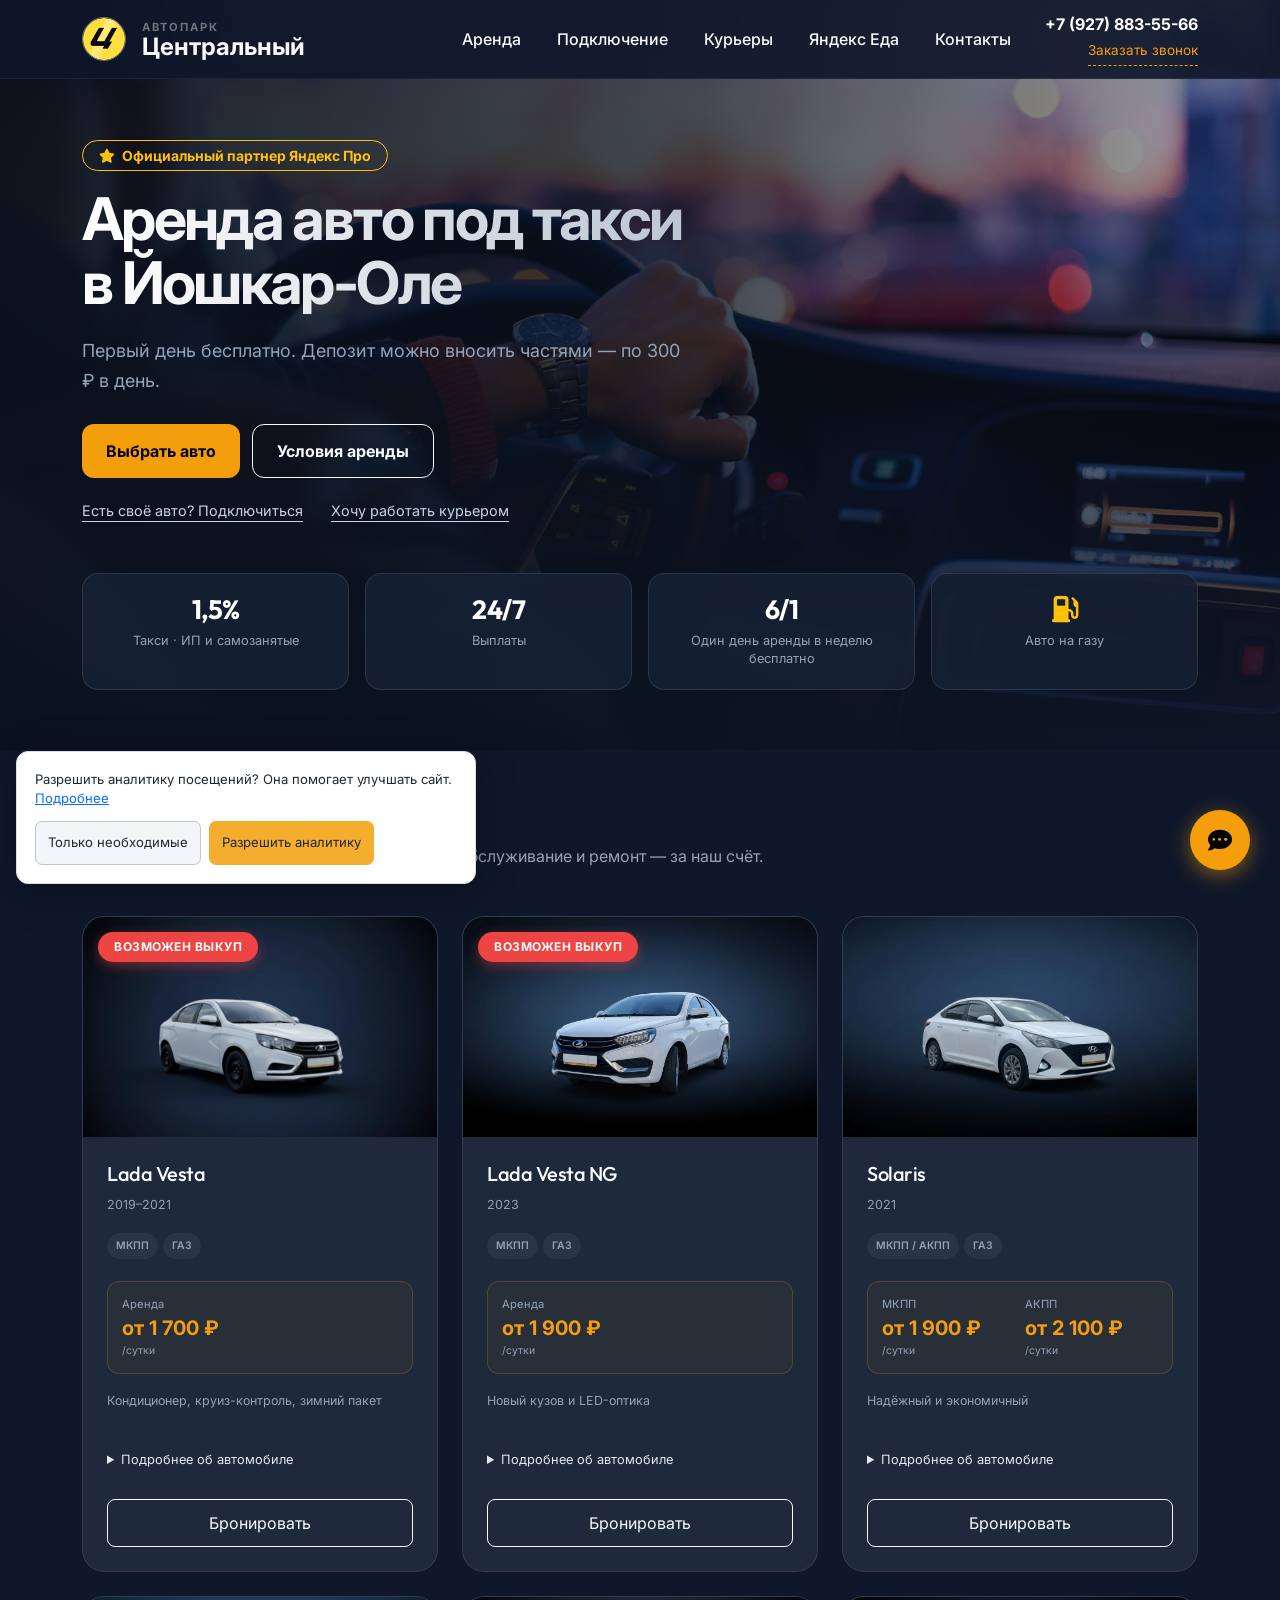
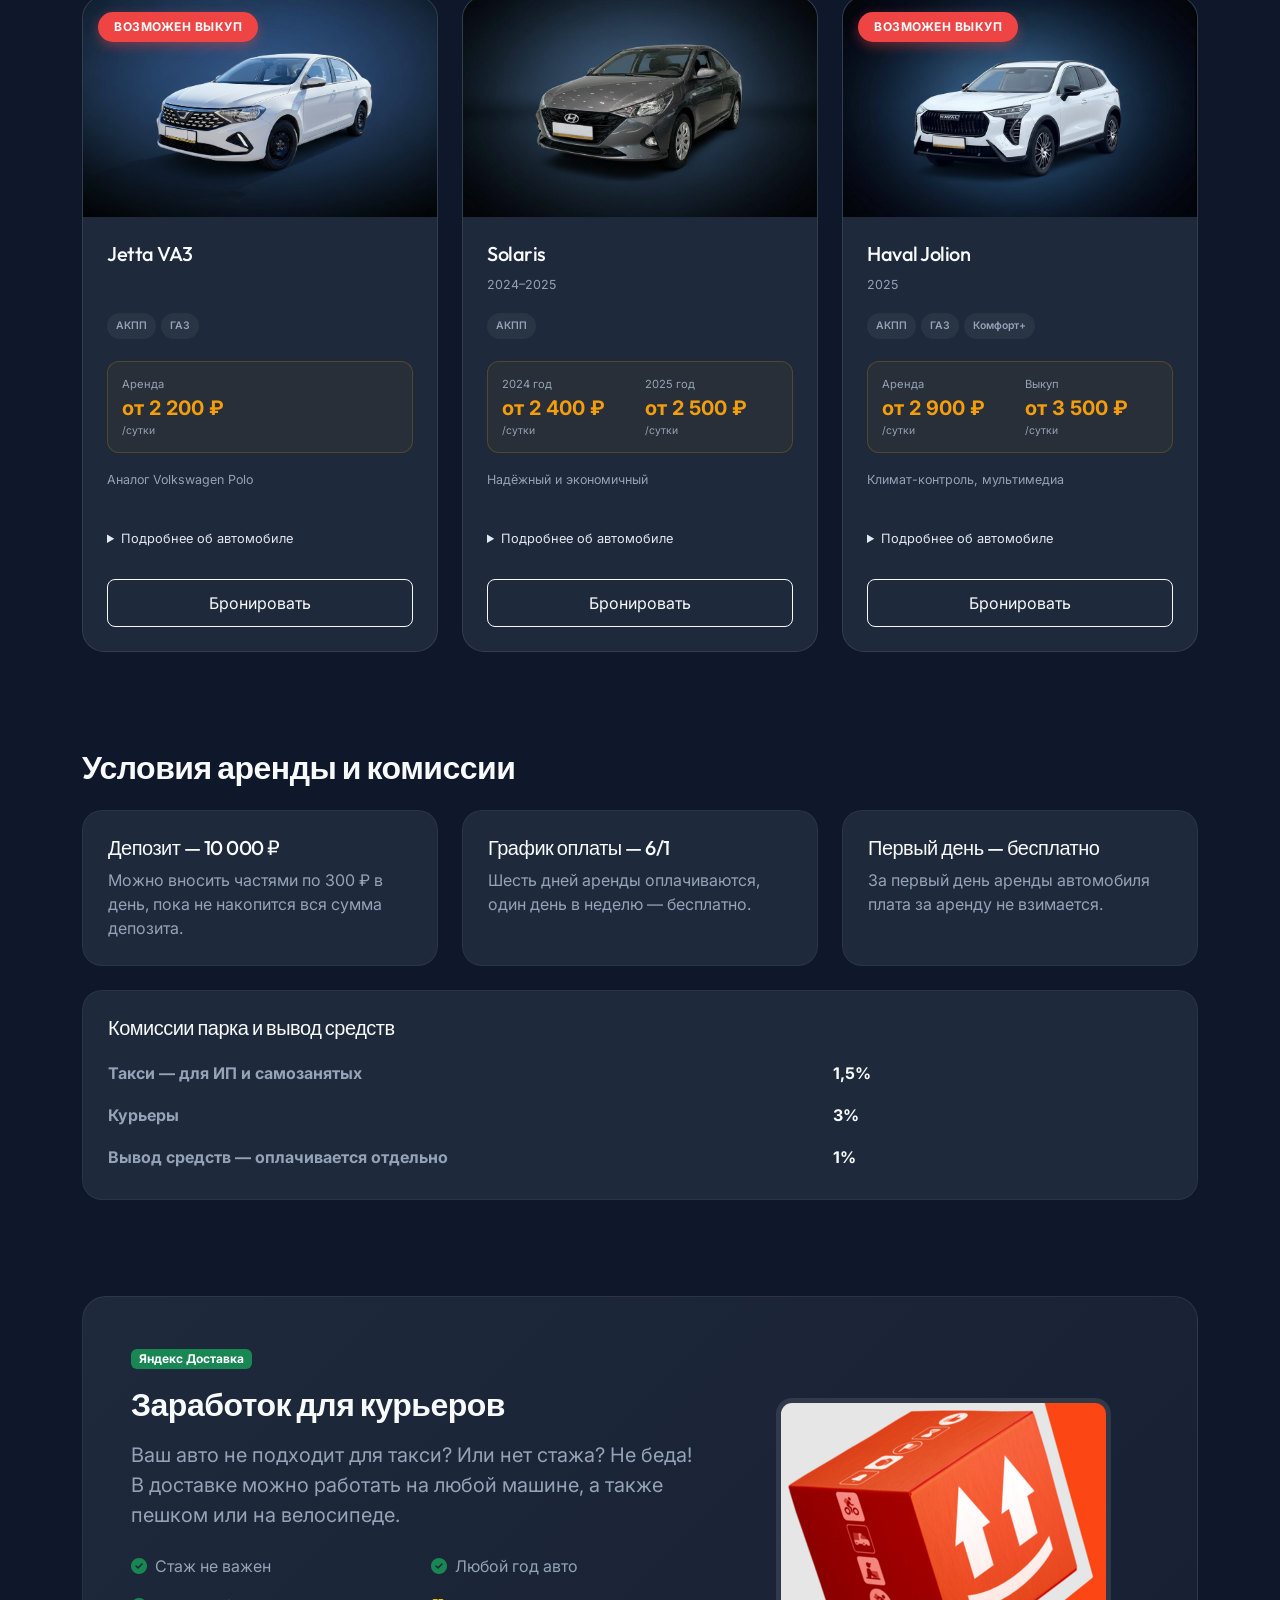
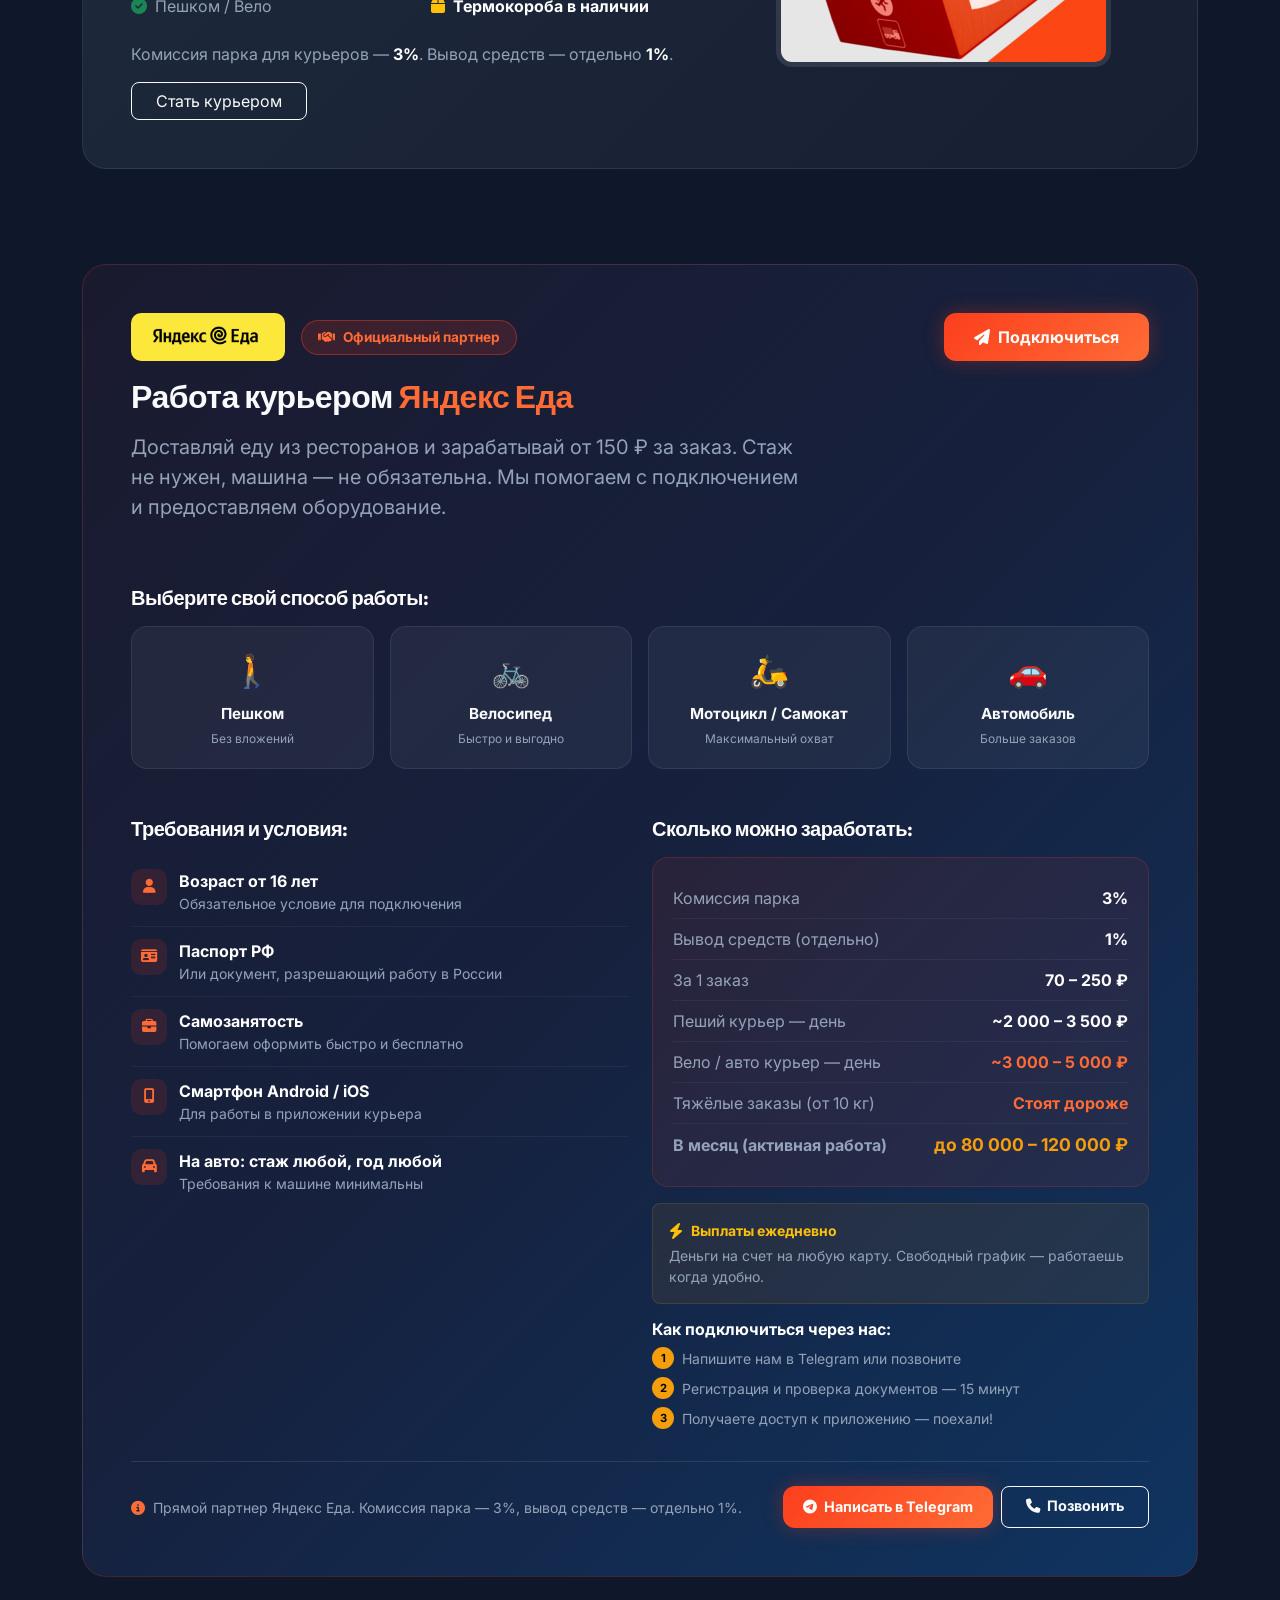
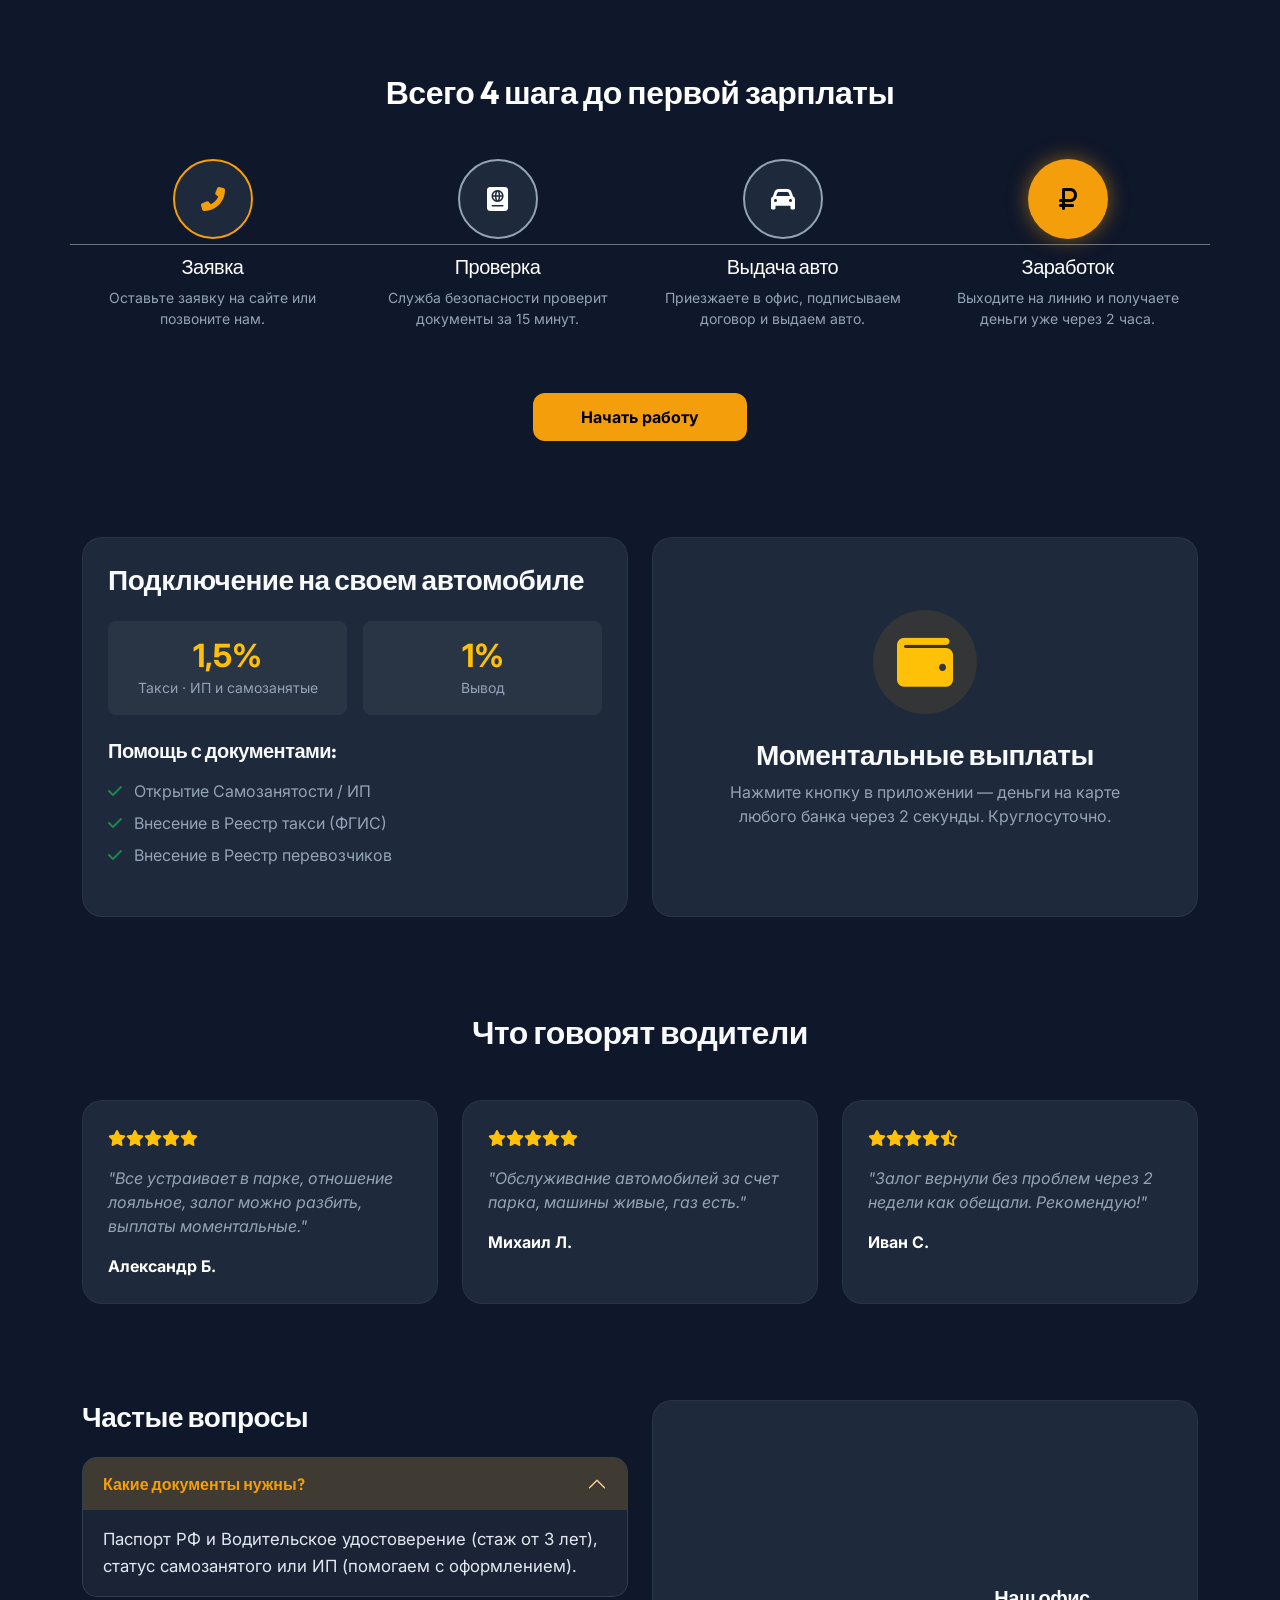
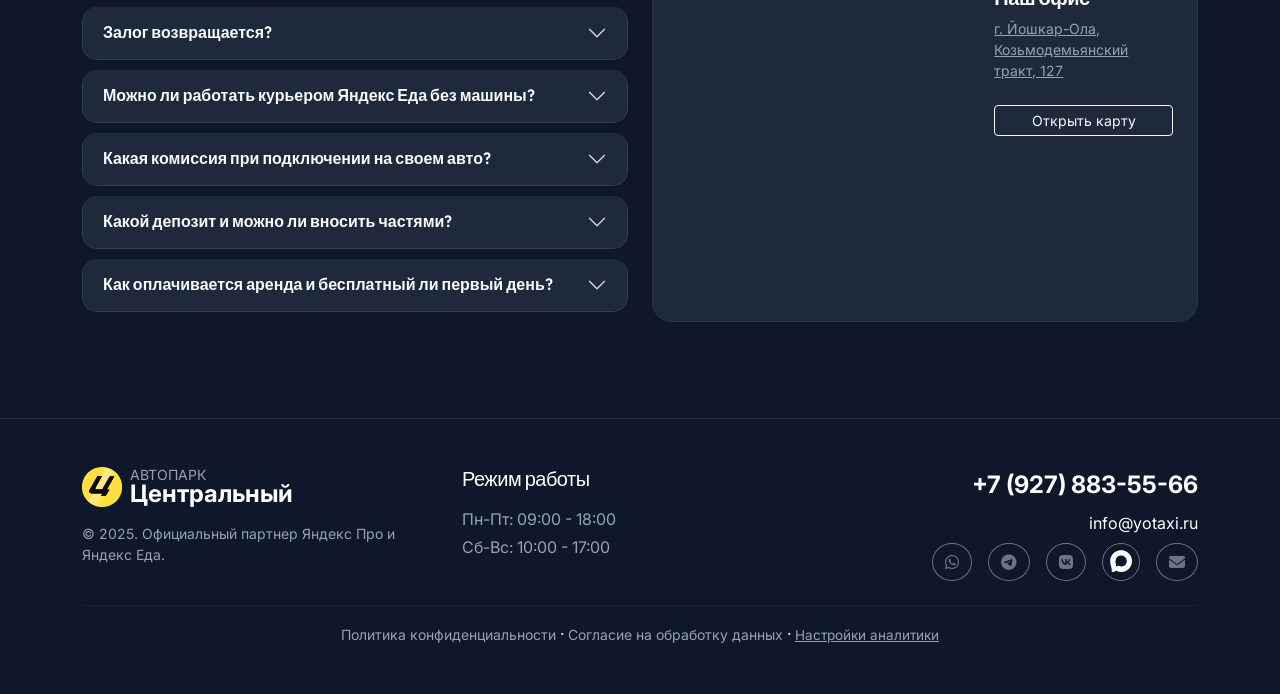
==== index.html @ 9d8510b1 "Stage booking endpoint separately to preserve existing website forms" ====
<!DOCTYPE html>
<html lang="ru">
<head>
    <meta charset="UTF-8">
    <meta name="viewport" content="width=device-width, initial-scale=1.0">
    <meta name="theme-color" content="#f59e0b">

    <!-- ====== SEO ====== -->
    <!-- ИСПРАВЛЕНО: убран дубль title/description -->
    <title>Аренда авто под такси Йошкар-Ола | Подключение водителей и курьеров Яндекс — Автопарк Центральный</title>
    <meta name="description" content="Аренда автомобилей для такси в Йошкар-Оле: Lada Vesta, Solaris, Haval от 1700 ₽/сутки. Подключение водителей на своем авто к Яндекс Про (комиссия 1,5%). Курьеры Яндекс Еда пешком, вело, авто. Выкуп авто, ремонт за счет парка. Выплаты 24/7.">
    <meta name="keywords" content="аренда авто под такси Йошкар-Ола, подключение Яндекс Такси на своем авто, работа курьером Яндекс Еда пешком велосипедом, автопарк Центральный, выкуп авто для такси, Яндекс Еда Йошкар-Ола">
    <meta name="robots" content="index, follow">
    <link rel="canonical" href="https://yotaxi.ru/">
    <link rel="sitemap" type="application/xml" href="https://yotaxi.ru/sitemap.xml">

    <!-- ДОБАВЛЕНО: preconnect для ускорения загрузки шрифтов и CDN -->
    <link rel="preconnect" href="https://fonts.googleapis.com">
    <link rel="preconnect" href="https://fonts.gstatic.com" crossorigin>
    <link rel="preconnect" href="https://cdn.jsdelivr.net">


    <!-- Open Graph -->
    <meta property="og:title" content="Аренда авто под такси в Йошкар-Оле | Автопарк Центральный">
    <meta property="og:description" content="Честная аренда, новые авто, моментальные выплаты. Подключение водителей и курьеров Яндекс Еда.">
    <meta property="og:type" content="website">
    <meta property="og:url" content="https://yotaxi.ru/">
    <meta property="og:site_name" content="Автопарк Центральный">
    <meta property="og:image" content="https://yotaxi.ru/og-image.jpg">
    <meta property="og:image:width" content="1200">
    <meta property="og:image:height" content="630">
    <meta property="og:locale" content="ru_RU">

    <!-- Twitter Card -->
    <meta name="twitter:card" content="summary_large_image">
    <meta name="twitter:title" content="Аренда авто под такси Йошкар-Ола | Автопарк Центральный">
    <meta name="twitter:description" content="Аренда Lada Vesta, Solaris, Haval для Яндекс Такси. Подключение курьеров Яндекс Еда.">
    <meta name="twitter:image" content="https://yotaxi.ru/og-image.jpg">

    <!-- Schema.org: LocalBusiness + TaxiService (РАСШИРЕНО) -->
    <script type="application/ld+json">
{
  "@context": "https://schema.org",
  "@type": [
    "LocalBusiness",
    "TaxiService"
  ],
  "name": "Автопарк Центральный",
  "description": "Аренда автомобилей под такси и подключение водителей/курьеров к Яндекс Про и Яндекс Еда в Йошкар-Оле",
  "url": "https://yotaxi.ru",
  "telephone": "+79278835566",
  "email": "info@yotaxi.ru",
  "image": "https://yotaxi.ru/logo.png",
  "logo": "https://yotaxi.ru/logo.png",
  "priceRange": "от 1700 ₽/сутки",
  "currenciesAccepted": "RUB",
  "paymentAccepted": "Наличные, банковская карта",
  "areaServed": {
    "@type": "City",
    "name": "Йошкар-Ола"
  },
  "address": {
    "@type": "PostalAddress",
    "streetAddress": "Козьмодемьянский тракт 127",
    "addressLocality": "Йошкар-Ола",
    "addressRegion": "Республика Марий Эл",
    "postalCode": "424000",
    "addressCountry": "RU"
  },
  "geo": {
    "@type": "GeoCoordinates",
    "latitude": 56.6255,
    "longitude": 47.8658
  },
  "openingHoursSpecification": [
    {
      "@type": "OpeningHoursSpecification",
      "dayOfWeek": [
        "Monday",
        "Tuesday",
        "Wednesday",
        "Thursday",
        "Friday"
      ],
      "opens": "09:00",
      "closes": "18:00"
    },
    {
      "@type": "OpeningHoursSpecification",
      "dayOfWeek": [
        "Saturday",
        "Sunday"
      ],
      "opens": "10:00",
      "closes": "17:00"
    }
  ],
  "sameAs": [
    "https://t.me/yotaxi",
    "https://vk.com/yotaxi12",
    "https://wa.me/79278835566"
  ],
  "hasOfferCatalog": {
    "@type": "OfferCatalog",
    "name": "Услуги автопарка",
    "itemListElement": [
      {
        "@type": "Offer",
        "itemOffered": {
          "@type": "Service",
          "name": "Аренда Lada Vesta под такси",
          "description": "Аренда Lada Vesta 2019-2023 под такси Яндекс Про от 1700 руб/сутки"
        }
      },
      {
        "@type": "Offer",
        "itemOffered": {
          "@type": "Service",
          "name": "Аренда Hyundai Solaris под такси",
          "description": "Аренда Solaris МКПП/АКПП на газу от 1900 руб/сутки"
        }
      },
      {
        "@type": "Offer",
        "itemOffered": {
          "@type": "Service",
          "name": "Аренда Haval Jolion под такси",
          "description": "Аренда кроссовера Haval Jolion 2025 от 2900 руб/сутки"
        }
      },
      {
        "@type": "Offer",
        "itemOffered": {
          "@type": "Service",
          "name": "Подключение на своем авто к Яндекс Про",
          "description": "Комиссия парка для ИП и самозанятых — 1,5%, вывод средств — отдельно 1%. Выплаты 24/7, помощь с документами."
        }
      },
      {
        "@type": "Offer",
        "itemOffered": {
          "@type": "Service",
          "name": "Подключение курьеров Яндекс Еда",
          "description": "Работа курьером Яндекс Еда пешком, на велосипеде или авто. Комиссия парка — 3%, вывод средств — отдельно 1%."
        }
      }
    ]
  }
}
    </script>

    <!-- Schema.org: FAQPage (ДОБАВЛЕНО — FAQ уже есть на странице) -->
    <script type="application/ld+json">
{
  "@context": "https://schema.org",
  "@type": "FAQPage",
  "mainEntity": [
    {
      "@type": "Question",
      "name": "Какие документы нужны для аренды авто под такси?",
      "acceptedAnswer": {
        "@type": "Answer",
        "text": "Паспорт РФ и водительское удостоверение (стаж от 3 лет), статус самозанятого или ИП. Помогаем с оформлением самозанятости и внесением в реестр такси."
      }
    },
    {
      "@type": "Question",
      "name": "Возвращается ли залог при аренде авто под такси?",
      "acceptedAnswer": {
        "@type": "Answer",
        "text": "Да, депозит полностью возвратный. Удерживаем 14 дней после сдачи автомобиля для проверки штрафов ГИБДД. Если штрафов нет — возвращаем всю сумму."
      }
    },
    {
      "@type": "Question",
      "name": "Можно ли работать курьером Яндекс Еда без машины?",
      "acceptedAnswer": {
        "@type": "Answer",
        "text": "Да! В Яндекс Еда можно работать пешком, на велосипеде или самокате. Стаж и автомобиль не нужны. Нужны паспорт, самозанятость и смартфон. Помогаем с оформлением."
      }
    },
    {
      "@type": "Question",
      "name": "Какая комиссия при подключении на своем авто к Яндекс Про?",
      "acceptedAnswer": {
        "@type": "Answer",
        "text": "Комиссия парка для водителей такси со статусом ИП или самозанятого — 1,5%. Для курьеров — 3%. Вывод средств оплачивается отдельно — 1%."
      }
    },
    {
      "@type": "Question",
      "name": "Какой депозит и можно ли вносить частями?",
      "acceptedAnswer": {
        "@type": "Answer",
        "text": "Депозит — 10 000 ₽. Можно вносить по 300 ₽ в день, пока не накопится вся сумма."
      }
    },
    {
      "@type": "Question",
      "name": "Как оплачивается аренда и бесплатный ли первый день?",
      "acceptedAnswer": {
        "@type": "Answer",
        "text": "График оплаты — 6/1: шесть дней оплачиваются, один день в неделю — бесплатно. Первый день аренды также бесплатный."
      }
    }
  ]
}
    </script>

    <link rel="icon" type="image/png" href="logo.png">
    <!-- Шрифты -->
    <link href="https://fonts.googleapis.com/css2?family=Outfit:wght@300;400;600;800&family=Inter:wght@400;500&display=swap" rel="stylesheet">
    <link href="https://cdn.jsdelivr.net/npm/bootstrap@5.3.0/dist/css/bootstrap.min.css" rel="stylesheet">
    <link rel="stylesheet" href="https://cdnjs.cloudflare.com/ajax/libs/font-awesome/6.4.0/css/all.min.css">
    <link href="https://unpkg.com/aos@2.3.1/dist/aos.css" rel="stylesheet">

    <style>
        :root {
            --bg-body: #0f172a;
            --bg-card: #1e293b;
            --accent: #f59e0b;
            --accent-hover: #d97706;
            --text-light: #f8fafc;
            --text-dim: #94a3b8;
            /* Яндекс Еда цвет */
            --yeda-green: #FC3F1D;
            --yeda-bg: rgba(252, 63, 29, 0.08);
        }

        body { font-family: 'Inter', sans-serif; background-color: var(--bg-body); color: var(--text-light); overflow-x: hidden; }
        h1, h2, h3, h4, h5, .modal-title { font-family: 'Outfit', sans-serif; letter-spacing: -0.5px; }

        /* Навигация */
        .navbar { background-color: rgba(15,23,42,0.9) !important; backdrop-filter: blur(15px); border-bottom: 1px solid rgba(255,255,255,0.05); padding: 15px 0; }
        .nav-link { color: var(--text-light) !important; font-weight: 500; margin: 0 10px; position: relative; }
        .nav-link::after { content: ''; position: absolute; width: 0; height: 2px; bottom: 0; left: 0; background-color: var(--accent); transition: 0.3s; }
        .nav-link:hover::after { width: 100%; }
        .callback-link { color: var(--accent); font-size: 0.85rem; text-decoration: none; border-bottom: 1px dashed var(--accent); transition: 0.3s; cursor: pointer; }
        .callback-link:hover { color: #fff; border-color: #fff; }

        /* Кнопки */
        .btn-primary-custom { background: var(--accent); color: #000; font-weight: 700; padding: 12px 30px; border-radius: 12px; border: none; box-shadow: 0 0 20px rgba(245,158,11,0.4); transition: 0.3s; }
        .btn-primary-custom:hover { background: var(--accent-hover); transform: translateY(-3px); box-shadow: 0 0 30px rgba(245,158,11,0.6); color: #000; }

        /* Поля ввода */
        .form-control { background-color: rgba(255,255,255,0.08) !important; border: 1px solid rgba(255,255,255,0.1) !important; color: #ffffff !important; padding: 12px; }
        .form-control:focus { background-color: rgba(255,255,255,0.15) !important; border-color: var(--accent) !important; box-shadow: none !important; }
        .form-control::placeholder { color: rgba(255,255,255,0.5) !important; opacity: 1; }

        /* Герой */
        .hero-section {
            position: relative; padding: 180px 0 120px;
            background: radial-gradient(circle at top right, rgba(245,158,11,0.15), transparent 40%),
                        linear-gradient(to bottom, rgba(15,23,42,0.6), var(--bg-body)),
                        url('./photo.avif');
            background-size: cover; background-position: center; overflow: hidden;
        }

        /* Bento & Cards */
        .bento-box { background: var(--bg-card); border: 1px solid rgba(255,255,255,0.05); border-radius: 20px; padding: 25px; height: 100%; transition: 0.3s; }
        .bento-box:hover { transform: translateY(-5px); border-color: rgba(255,255,255,0.2); }
        .car-card { background: var(--bg-card); border-radius: 24px; overflow: hidden; border: 1px solid rgba(255,255,255,0.05); transition: 0.4s cubic-bezier(0.175,0.885,0.32,1.275); height: 100%; position: relative; }
        .car-card:hover { transform: translateY(-10px) scale(1.02); box-shadow: 0 20px 40px rgba(0,0,0,0.3); border-color: rgba(245,158,11,0.3); }
        .car-img-wrapper { height: 240px; background: #253045; position: relative; overflow: hidden; }
        .car-img-wrapper img { width: 100%; height: 100%; object-fit: cover; transition: 0.5s; }
        .car-card:hover .car-img-wrapper img { transform: scale(1.1); }
        .car-body { padding: 30px; display: flex; flex-direction: column; height: 100%; }
        .price-tag { background: rgba(245,158,11,0.15); color: var(--accent); padding: 8px 16px; border-radius: 12px; font-weight: 700; font-size: 1.1rem; border: 1px solid rgba(245,158,11,0.3); }
        .tag { font-size: 0.75rem; font-weight: 600; padding: 6px 12px; border-radius: 50px; background: rgba(255,255,255,0.05); color: var(--text-dim); display: inline-block; margin-right: 5px; margin-bottom: 5px; }
        .tag-accent { background: rgba(245,158,11,0.15); color: var(--accent); }
        .badge-buyout { position: absolute; top: 15px; left: 15px; background: #ef4444; color: white; padding: 6px 16px; border-radius: 50px; font-weight: 700; font-size: 0.75rem; z-index: 10; text-transform: uppercase; letter-spacing: 0.5px; box-shadow: 0 4px 12px rgba(239,68,68,0.4); }

        /* FAQ */
        .accordion-item { background-color: var(--bg-card); border: 1px solid rgba(255,255,255,0.1); border-radius: 15px !important; margin-bottom: 10px; overflow: hidden; }
        .accordion-button { background-color: var(--bg-card); color: var(--text-light); font-weight: 600; box-shadow: none !important; }
        .accordion-button:not(.collapsed) { background-color: rgba(245,158,11,0.15); color: var(--accent); }
        .accordion-button::after { filter: invert(1); }
        .accordion-body { color: #e2e8f0; background-color: #1a2436; font-size: 1.05rem; line-height: 1.6; }

        /* ===== СЕКЦИЯ КУРЬЕРЫ (ИСПРАВЛЕНО: добавлен стиль courier-section) ===== */
        .courier-section {
            background: linear-gradient(135deg, #1e293b 0%, #162032 100%);
            border: 1px solid rgba(255,255,255,0.08);
            border-radius: 24px;
        }

        /* ===== НОВЫЙ БЛОК: ЯНДЕКС ЕДА ===== */
        .yeda-section {
            background: linear-gradient(135deg, #1a1a2e 0%, #16213e 50%, #0f3460 100%);
            border-radius: 24px;
            border: 1px solid rgba(252, 63, 29, 0.2);
            position: relative;
            overflow: hidden;
        }
        .yeda-section::before {
            content: '';
            position: absolute;
            top: -50%;
            right: -20%;
            width: 400px;
            height: 400px;
            background: radial-gradient(circle, rgba(252,63,29,0.1) 0%, transparent 70%);
            pointer-events: none;
        }
        .yeda-badge {
            display: inline-flex;
            align-items: center;
            gap: 8px;
            background: rgba(252,63,29,0.15);
            border: 1px solid rgba(252,63,29,0.4);
            color: #FF6B35;
            padding: 6px 16px;
            border-radius: 50px;
            font-weight: 700;
            font-size: 0.85rem;
            margin-bottom: 16px;
        }
        .yeda-transport-card {
            background: rgba(255,255,255,0.05);
            border: 1px solid rgba(255,255,255,0.08);
            border-radius: 16px;
            padding: 20px;
            text-align: center;
            transition: 0.3s;
            cursor: default;
        }
        .yeda-transport-card:hover {
            background: rgba(252,63,29,0.1);
            border-color: rgba(252,63,29,0.3);
            transform: translateY(-4px);
        }
        .yeda-transport-card .icon { font-size: 2rem; margin-bottom: 8px; }
        .yeda-transport-card .label { font-weight: 700; color: var(--text-light); font-size: 0.95rem; }
        .yeda-transport-card .sub { font-size: 0.75rem; color: var(--text-dim); margin-top: 4px; }
        .yeda-condition-row {
            display: flex;
            align-items: flex-start;
            gap: 12px;
            padding: 12px 0;
            border-bottom: 1px solid rgba(255,255,255,0.05);
        }
        .yeda-condition-row:last-child { border-bottom: none; }
        .yeda-condition-icon {
            width: 36px;
            height: 36px;
            background: rgba(252,63,29,0.12);
            border-radius: 10px;
            display: flex;
            align-items: center;
            justify-content: center;
            flex-shrink: 0;
            color: #FF6B35;
            font-size: 0.9rem;
        }
        .yeda-earnings-block {
            background: rgba(252,63,29,0.08);
            border: 1px solid rgba(252,63,29,0.2);
            border-radius: 16px;
            padding: 20px;
        }
        .yeda-earn-item {
            display: flex;
            justify-content: space-between;
            align-items: center;
            padding: 8px 0;
            border-bottom: 1px solid rgba(255,255,255,0.05);
        }
        .yeda-earn-item:last-child { border-bottom: none; }
        .btn-yeda {
            background: linear-gradient(135deg, #FC3F1D, #ff6b35);
            color: white;
            font-weight: 700;
            padding: 12px 30px;
            border-radius: 12px;
            border: none;
            box-shadow: 0 0 20px rgba(252,63,29,0.3);
            transition: 0.3s;
            text-decoration: none;
            display: inline-block;
        }
        .btn-yeda:hover { transform: translateY(-3px); box-shadow: 0 0 30px rgba(252,63,29,0.5); color: white; }

        /* Chat Widget */
        .chat-widget { position: fixed; bottom: 30px; right: 30px; z-index: 2000; display: flex; flex-direction: column-reverse; align-items: center; gap: 10px; }
        @media (max-width: 768px) { .chat-widget { bottom: 90px; right: 20px; } }
        .chat-toggle { width: 60px; height: 60px; background: var(--accent); border-radius: 50%; border: none; box-shadow: 0 5px 20px rgba(245,158,11,0.5); color: #000; font-size: 24px; cursor: pointer; transition: 0.3s; display: flex; align-items: center; justify-content: center; animation: pulse-gold 2s infinite; }
        .chat-toggle.active { animation: none; background: #fff; color: #000; }
        .chat-buttons { display: flex; flex-direction: column; gap: 10px; opacity: 0; visibility: hidden; transform: translateY(20px); transition: all 0.3s ease; pointer-events: none; }
        .chat-buttons.active { opacity: 1; visibility: visible; transform: translateY(0); pointer-events: auto; }
        .chat-btn { width: 50px; height: 50px; border-radius: 50%; display: flex; align-items: center; justify-content: center; color: white !important; text-decoration: none; font-size: 22px; box-shadow: 0 5px 15px rgba(0,0,0,0.3); transition: 0.3s; }
        .chat-btn:hover { transform: scale(1.1); color: white !important; }
        .chat-btn.wa { background: #25D366; }
        .chat-btn.tg { background: #0088cc; }
        .chat-btn.vk { background: #0077FF; }
        .chat-btn.max { background: #FF6B35; }
        @keyframes pulse-gold { 0% { box-shadow: 0 0 0 0 rgba(245,158,11,0.7); } 70% { box-shadow: 0 0 0 15px rgba(245,158,11,0); } 100% { box-shadow: 0 0 0 0 rgba(245,158,11,0); } }

        /* Mobile Nav */
        .mobile-nav { position: fixed; bottom: 20px; left: 50%; transform: translateX(-50%); width: 90%; max-width: 400px; background: rgba(15,23,42,0.8); backdrop-filter: blur(15px); border: 1px solid rgba(255,255,255,0.1); border-radius: 50px; padding: 10px; display: flex; gap: 10px; z-index: 1000; box-shadow: 0 10px 30px rgba(0,0,0,0.5); }
        .mobile-btn { flex: 1; text-align: center; padding: 12px; border-radius: 40px; font-weight: 700; text-decoration: none; font-size: 0.9rem; }
        @media (min-width: 768px) { .mobile-nav { display: none; } }
        .text-gradient { background: linear-gradient(to right, #fff, #94a3b8); -webkit-background-clip: text; -webkit-text-fill-color: transparent; }
    </style>
    <link rel="stylesheet" href="site.css?v=20261109-5">
</head>
<body>
    <!-- Шапка -->
    <nav class="navbar navbar-expand-lg navbar-dark fixed-top">
        <div class="container">
            <a class="navbar-brand d-flex align-items-center" href="#">
                <img src="logo.png" alt="Логотип Автопарк Центральный" width="50" height="50" class="me-3 rounded-circle border border-secondary">
                <div class="d-flex flex-column">
                    <span class="text-secondary text-uppercase fw-bold" style="font-size:0.7rem;letter-spacing:2px;">Автопарк</span>
                    <span class="fw-bold text-light" style="font-size:1.5rem;line-height:1;">Центральный</span>
                </div>
            </a>
            <button class="navbar-toggler border-0" type="button" data-bs-toggle="collapse" data-bs-target="#navbarNav" aria-controls="navbarNav" aria-expanded="false" aria-label="Открыть меню">
                <span class="navbar-toggler-icon"></span>
            </button>
            <div class="collapse navbar-collapse" id="navbarNav">
                <ul class="navbar-nav ms-auto align-items-center">
                    <li class="nav-item"><a class="nav-link" href="#catalog">Аренда</a></li>
                    <li class="nav-item"><a class="nav-link" href="#connect">Подключение</a></li>
                    <li class="nav-item"><a class="nav-link" href="#courier">Курьеры</a></li>
                    <li class="nav-item"><a class="nav-link" href="#yeda">Яндекс Еда</a></li>
                    <li class="nav-item"><a class="nav-link" href="#contacts">Контакты</a></li>
                    <li class="nav-item ms-lg-3 mt-3 mt-lg-0">
                        <div class="text-end">
                            <a href="tel:+79278835566" class="d-block text-white fw-bold text-decoration-none">+7 (927) 883-55-66</a>
                            <button type="button" class="callback-link" data-bs-toggle="modal" data-bs-target="#callbackModal">Заказать звонок</button>
                        </div>
                    </li>
                </ul>
            </div>
        </div>
    </nav>

    <!-- Герой -->
    <section class="hero-section d-flex align-items-center">
        <div class="container position-relative z-2">
            <div class="row">
                <div class="col-lg-8" data-aos="fade-up">
                    <div class="d-inline-block px-3 py-1 border border-warning rounded-pill text-warning mb-3 small fw-bold">
                        <i class="fas fa-star me-1"></i> Официальный партнер Яндекс Про
                    </div>
                    <h1 class="display-3 fw-bold mb-4 text-gradient">Аренда авто под такси<br>в Йошкар-Оле</h1>
                    <p class="fs-5 text-dim mb-5" style="max-width:600px;">
                        Первый день бесплатно. Депозит можно вносить частями — по 300 ₽ в день.
                    </p>
                    <div class="hero-actions d-flex gap-3 flex-wrap">
                        <a href="#catalog" class="btn btn-primary-custom">Выбрать авто</a>
                        <a href="#terms" class="btn btn-outline-light rounded-3 px-4 py-3 fw-bold">Условия аренды</a>
                    </div>
                    <div class="hero-paths">
                        <a href="#connect">Есть своё авто? Подключиться</a>
                        <a href="#courier">Хочу работать курьером</a>
                    </div>
                </div>
            </div>
            <div class="row mt-5 g-3" data-aos="fade-up" data-aos-delay="200">
                <div class="col-6 col-md-3">
                    <div class="bento-box text-center">
                        <h3 class="text-white fw-bold mb-0">1,5%</h3>
                        <small class="text-dim">Такси · ИП и самозанятые</small>
                    </div>
                </div>
                <div class="col-6 col-md-3">
                    <div class="bento-box text-center">
                        <h3 class="text-white fw-bold mb-0">24/7</h3>
                        <small class="text-dim">Выплаты</small>
                    </div>
                </div>
                <div class="col-6 col-md-3">
                    <div class="bento-box text-center">
                        <h3 class="text-white fw-bold mb-0">6/1</h3>
                        <small class="text-dim">Один день аренды в неделю бесплатно</small>
                    </div>
                </div>
                <div class="col-6 col-md-3">
                    <div class="bento-box text-center">
                        <h3 class="text-white fw-bold mb-0"><i class="fas fa-gas-pump text-warning"></i></h3>
                        <small class="text-dim">Авто на газу</small>
                    </div>
                </div>
            </div>
        </div>
    </section>

    <!-- КАТАЛОГ -->
    <section id="catalog" class="py-5">
        <div class="container">
            <div class="d-flex justify-content-between align-items-end mb-5" data-aos="fade-right">
                <div>
                    <h2 class="fw-bold mb-2">Наш автопарк</h2>
                    <p class="text-dim mb-0">Выберите автомобиль для работы. Техническое обслуживание и ремонт — за наш счёт.</p>
                </div>
            </div>
            <div class="row g-4">
                <div class="col-md-6 col-lg-4" data-aos="fade-up">
                    <article class="car-card">
                        <div class="car-img-wrapper"><span class="badge-buyout">Возможен выкуп</span><img src="vesta21.jpeg" alt="Lada Vesta 2019–2021 — аренда под такси" loading="lazy" width="400" height="240"></div>
                        <div class="car-body">
                            <div class="car-heading"><h3>Lada Vesta</h3><span class="car-year">2019–2021</span></div>
                            <div class="car-tags"><span class="tag">МКПП</span><span class="tag">ГАЗ</span></div>
                            <div class="car-rates car-rates-single"><div class="car-rate"><span class="car-rate-label">Аренда</span><div class="car-rate-value">от 1&nbsp;700&nbsp;₽</div><span class="car-rate-unit">/сутки</span></div></div>
                            <p class="car-description">Кондиционер, круиз-контроль, зимний пакет</p>
                            <details class="car-details"><summary>Подробнее об автомобиле</summary>
                                <p>Кондиционер, круиз-контроль, зимний пакет. Просторный салон.</p>
                                <div class="equipment-list"><details class="equipment-item"><summary><i class="fas fa-snowflake" aria-hidden="true"></i>Кондиционер</summary><p>Охлаждение воздуха в салоне.</p></details><details class="equipment-item"><summary><i class="fas fa-gauge-high" aria-hidden="true"></i>Круиз-контроль</summary><p>Поддержание выбранной скорости движения.</p></details><details class="equipment-item"><summary><i class="fas fa-temperature-low" aria-hidden="true"></i>Зимний пакет</summary><p>Набор опций для холодного времени года. Конкретные обогревы уточните у менеджера.</p></details></div>
                                <figure><a href="vesta21.jpeg" target="_blank" rel="noopener"><img src="vesta21.jpeg" alt="Lada Vesta — внешний вид" loading="lazy" width="400" height="240"></a><figcaption>Внешний вид · нажмите на фото, чтобы увеличить</figcaption></figure>
                                <p class="small text-dim">Комплектацию и наличие конкретного автомобиля подтвердит менеджер.</p>
                            </details>
                            <button type="button" class="btn btn-outline-light booking-trigger mt-auto" data-bs-toggle="modal" data-bs-target="#callbackModal" data-vehicle="vesta-2019-21">Бронировать</button>
                        </div>
                    </article>
                </div>
                <div class="col-md-6 col-lg-4" data-aos="fade-up">
                    <article class="car-card">
                        <div class="car-img-wrapper"><span class="badge-buyout">Возможен выкуп</span><img src="vesta23.jpg" alt="Lada Vesta NG 2023 — аренда под такси" loading="lazy" width="400" height="240"></div>
                        <div class="car-body">
                            <div class="car-heading"><h3>Lada Vesta NG</h3><span class="car-year">2023</span></div>
                            <div class="car-tags"><span class="tag">МКПП</span><span class="tag">ГАЗ</span></div>
                            <div class="car-rates car-rates-single"><div class="car-rate"><span class="car-rate-label">Аренда</span><div class="car-rate-value">от 1&nbsp;900&nbsp;₽</div><span class="car-rate-unit">/сутки</span></div></div>
                            <p class="car-description">Новый кузов и LED-оптика</p>
                            <details class="car-details"><summary>Подробнее об автомобиле</summary>
                                <p>Новый кузов и LED-оптика. Кондиционер, зимний пакет.</p>
                                <div class="equipment-list"><details class="equipment-item"><summary><i class="fas fa-snowflake" aria-hidden="true"></i>Кондиционер</summary><p>Охлаждение воздуха в салоне.</p></details><details class="equipment-item"><summary><i class="fas fa-lightbulb" aria-hidden="true"></i>LED-оптика</summary><p>Светодиодная оптика.</p></details><details class="equipment-item"><summary><i class="fas fa-temperature-low" aria-hidden="true"></i>Зимний пакет</summary><p>Набор опций для холодного времени года. Конкретные обогревы уточните у менеджера.</p></details></div>
                                <figure><a href="vesta23.jpg" target="_blank" rel="noopener"><img src="vesta23.jpg" alt="Lada Vesta NG — внешний вид" loading="lazy" width="400" height="240"></a><figcaption>Внешний вид · нажмите на фото, чтобы увеличить</figcaption></figure>
                                <p class="small text-dim">Комплектацию и наличие конкретного автомобиля подтвердит менеджер.</p>
                            </details>
                            <button type="button" class="btn btn-outline-light booking-trigger mt-auto" data-bs-toggle="modal" data-bs-target="#callbackModal" data-vehicle="vesta-2023">Бронировать</button>
                        </div>
                    </article>
                </div>
                <div class="col-md-6 col-lg-4" data-aos="fade-up">
                    <article class="car-card">
                        <div class="car-img-wrapper"><img src="solaris.jpeg" alt="Solaris 2021 — аренда под такси" loading="lazy" width="400" height="240"></div>
                        <div class="car-body">
                            <div class="car-heading"><h3>Solaris</h3><span class="car-year">2021</span></div>
                            <div class="car-tags"><span class="tag">МКПП / АКПП</span><span class="tag">ГАЗ</span></div>
                            <div class="car-rates"><div class="car-rate"><span class="car-rate-label">МКПП</span><div class="car-rate-value">от 1&nbsp;900&nbsp;₽</div><span class="car-rate-unit">/сутки</span></div><div class="car-rate"><span class="car-rate-label">АКПП</span><div class="car-rate-value">от 2&nbsp;100&nbsp;₽</div><span class="car-rate-unit">/сутки</span></div></div>
                            <p class="car-description">Надёжный и экономичный</p>
                            <details class="car-details"><summary>Подробнее об автомобиле</summary>
                                <p>Надёжный и экономичный. Комфорт и простота в управлении.</p>
                                <div class="equipment-list"></div>
                                <figure><a href="solaris.jpeg" target="_blank" rel="noopener"><img src="solaris.jpeg" alt="Solaris — внешний вид" loading="lazy" width="400" height="240"></a><figcaption>Внешний вид · нажмите на фото, чтобы увеличить</figcaption></figure>
                                <p class="small text-dim">Комплектацию и наличие конкретного автомобиля подтвердит менеджер.</p>
                            </details>
                            <button type="button" class="btn btn-outline-light booking-trigger mt-auto" data-bs-toggle="modal" data-bs-target="#callbackModal" data-vehicle="solaris-manual">Бронировать</button>
                        </div>
                    </article>
                </div>
                <div class="col-md-6 col-lg-4" data-aos="fade-up">
                    <article class="car-card">
                        <div class="car-img-wrapper"><span class="badge-buyout">Возможен выкуп</span><img src="jetta.jpeg" alt="Jetta VA3  — аренда под такси" loading="lazy" width="400" height="240"></div>
                        <div class="car-body">
                            <div class="car-heading"><h3>Jetta VA3</h3><span class="car-year">&nbsp;</span></div>
                            <div class="car-tags"><span class="tag">АКПП</span><span class="tag">ГАЗ</span></div>
                            <div class="car-rates car-rates-single"><div class="car-rate"><span class="car-rate-label">Аренда</span><div class="car-rate-value">от 2&nbsp;200&nbsp;₽</div><span class="car-rate-unit">/сутки</span></div></div>
                            <p class="car-description">Аналог Volkswagen Polo</p>
                            <details class="car-details"><summary>Подробнее об автомобиле</summary>
                                <p>Аналог Volkswagen Polo. Экономичный, высокий клиренс.</p>
                                <div class="equipment-list"></div>
                                <figure><a href="jetta.jpeg" target="_blank" rel="noopener"><img src="jetta.jpeg" alt="Jetta VA3 — внешний вид" loading="lazy" width="400" height="240"></a><figcaption>Внешний вид · нажмите на фото, чтобы увеличить</figcaption></figure>
                                <p class="small text-dim">Комплектацию и наличие конкретного автомобиля подтвердит менеджер.</p>
                            </details>
                            <button type="button" class="btn btn-outline-light booking-trigger mt-auto" data-bs-toggle="modal" data-bs-target="#callbackModal" data-vehicle="jetta">Бронировать</button>
                        </div>
                    </article>
                </div>
                <div class="col-md-6 col-lg-4" data-aos="fade-up">
                    <article class="car-card">
                        <div class="car-img-wrapper"><img src="solaris24.jpeg" alt="Solaris 2024–2025 — аренда под такси" loading="lazy" width="400" height="240"></div>
                        <div class="car-body">
                            <div class="car-heading"><h3>Solaris</h3><span class="car-year">2024–2025</span></div>
                            <div class="car-tags"><span class="tag">АКПП</span></div>
                            <div class="car-rates"><div class="car-rate"><span class="car-rate-label">2024 год</span><div class="car-rate-value">от 2&nbsp;400&nbsp;₽</div><span class="car-rate-unit">/сутки</span></div><div class="car-rate"><span class="car-rate-label">2025 год</span><div class="car-rate-value">от 2&nbsp;500&nbsp;₽</div><span class="car-rate-unit">/сутки</span></div></div>
                            <p class="car-description">Надёжный и экономичный</p>
                            <details class="car-details"><summary>Подробнее об автомобиле</summary>
                                <p>Надёжный и экономичный. Максимальный комфорт.</p>
                                <div class="equipment-list"></div>
                                <figure><a href="solaris24.jpeg" target="_blank" rel="noopener"><img src="solaris24.jpeg" alt="Solaris — внешний вид" loading="lazy" width="400" height="240"></a><figcaption>Внешний вид · нажмите на фото, чтобы увеличить</figcaption></figure>
                                <p class="small text-dim">Комплектацию и наличие конкретного автомобиля подтвердит менеджер.</p>
                            </details>
                            <button type="button" class="btn btn-outline-light booking-trigger mt-auto" data-bs-toggle="modal" data-bs-target="#callbackModal" data-vehicle="solaris-2024">Бронировать</button>
                        </div>
                    </article>
                </div>
                <div class="col-md-6 col-lg-4" data-aos="fade-up">
                    <article class="car-card">
                        <div class="car-img-wrapper"><span class="badge-buyout">Возможен выкуп</span><img src="haval.jpeg" alt="Haval Jolion 2025 — аренда под такси" loading="lazy" width="400" height="240"></div>
                        <div class="car-body">
                            <div class="car-heading"><h3>Haval Jolion</h3><span class="car-year">2025</span></div>
                            <div class="car-tags"><span class="tag">АКПП</span><span class="tag">ГАЗ</span><span class="tag">Комфорт+</span></div>
                            <div class="car-rates"><div class="car-rate"><span class="car-rate-label">Аренда</span><div class="car-rate-value">от 2&nbsp;900&nbsp;₽</div><span class="car-rate-unit">/сутки</span></div><div class="car-rate"><span class="car-rate-label">Выкуп</span><div class="car-rate-value">от 3&nbsp;500&nbsp;₽</div><span class="car-rate-unit">/сутки</span></div></div>
                            <p class="car-description">Климат-контроль, мультимедиа</p>
                            <details class="car-details"><summary>Подробнее об автомобиле</summary>
                                <p>Климат-контроль, мультимедиа. Белый кузов без наклеек.</p>
                                <div class="equipment-list"><details class="equipment-item"><summary><i class="fas fa-snowflake" aria-hidden="true"></i>Климат-контроль</summary><p>Автоматическое поддержание заданной температуры в салоне.</p></details><details class="equipment-item"><summary><i class="fas fa-music" aria-hidden="true"></i>Мультимедиа</summary><p>Мультимедийная система. Поддержку Bluetooth в конкретной машине уточните у менеджера.</p></details></div>
                                <figure><a href="haval.jpeg" target="_blank" rel="noopener"><img src="haval.jpeg" alt="Haval Jolion — внешний вид" loading="lazy" width="400" height="240"></a><figcaption>Внешний вид · нажмите на фото, чтобы увеличить</figcaption></figure>
                                <p class="small text-dim">Комплектацию и наличие конкретного автомобиля подтвердит менеджер.</p>
                            </details>
                            <button type="button" class="btn btn-outline-light booking-trigger mt-auto" data-bs-toggle="modal" data-bs-target="#callbackModal" data-vehicle="haval-rent">Бронировать</button>
                        </div>
                    </article>
                </div>
            </div>
        </div>
    </section>

    <section id="terms" class="py-5" aria-labelledby="terms-heading">
        <div class="container">
            <h2 id="terms-heading" class="fw-bold mb-4">Условия аренды и комиссии</h2>
            <div class="row g-4 mb-4">
                <div class="col-md-4">
                    <div class="bento-box">
                        <h3 class="h5">Депозит — 10 000 ₽</h3>
                        <p class="text-dim mb-0">Можно вносить частями по 300 ₽ в день, пока не накопится вся сумма депозита.</p>
                    </div>
                </div>
                <div class="col-md-4">
                    <div class="bento-box">
                        <h3 class="h5">График оплаты — 6/1</h3>
                        <p class="text-dim mb-0">Шесть дней аренды оплачиваются, один день в неделю — бесплатно.</p>
                    </div>
                </div>
                <div class="col-md-4">
                    <div class="bento-box">
                        <h3 class="h5">Первый день — бесплатно</h3>
                        <p class="text-dim mb-0">За первый день аренды автомобиля плата за аренду не взимается.</p>
                    </div>
                </div>
            </div>
            <div class="bento-box">
                <h3 class="h5 mb-3">Комиссии парка и вывод средств</h3>
                <dl class="row mb-0">
                    <dt class="col-sm-8 text-dim">Такси — для ИП и самозанятых</dt>
                    <dd class="col-sm-4 fw-bold">1,5%</dd>
                    <dt class="col-sm-8 text-dim">Курьеры</dt>
                    <dd class="col-sm-4 fw-bold">3%</dd>
                    <dt class="col-sm-8 text-dim">Вывод средств — оплачивается отдельно</dt>
                    <dd class="col-sm-4 fw-bold mb-0">1%</dd>
                </dl>
            </div>
        </div>
    </section>

    <!-- Курьеры Яндекс Доставка (существующий блок) -->
    <section id="courier" class="py-5">
        <div class="container">
            <div class="courier-section p-5" data-aos="flip-up">
                <div class="row align-items-center">
                    <div class="col-lg-7">
                        <span class="badge bg-success mb-3">Яндекс Доставка</span>
                        <h2 class="fw-bold mb-3">Заработок для курьеров</h2>
                        <p class="text-dim fs-5 mb-4">
                            Ваш авто не подходит для такси? Или нет стажа? Не беда! <br>
                            В доставке можно работать на любой машине, а также пешком или на велосипеде.
                        </p>
                        <div class="row g-3 mb-4">
                            <div class="col-sm-6"><div class="d-flex align-items-center text-dim"><i class="fas fa-check-circle text-success me-2"></i> Стаж не важен</div></div>
                            <div class="col-sm-6"><div class="d-flex align-items-center text-dim"><i class="fas fa-check-circle text-success me-2"></i> Любой год авто</div></div>
                            <div class="col-sm-6"><div class="d-flex align-items-center text-dim"><i class="fas fa-check-circle text-success me-2"></i> Пешком / Вело</div></div>
                            <div class="col-sm-6"><div class="d-flex align-items-center text-white fw-bold"><i class="fas fa-box text-warning me-2"></i> Термокороба в наличии</div></div>
                        </div>
                        <p class="text-dim">Комиссия парка для курьеров — <strong class="text-white">3%</strong>. Вывод средств — отдельно <strong class="text-white">1%</strong>.</p>
                        <a href="https://t.me/yotaxi" class="btn btn-outline-light rounded-3 px-4" rel="noopener noreferrer" target="_blank">Стать курьером</a>
                    </div>
                    <div class="col-lg-5 text-center mt-4 mt-lg-0">
                        <img src="dostavka.png" alt="Подключение курьеров Яндекс Доставка в Йошкар-Оле: пешком, велосипед, авто" class="img-fluid" style="border:5px solid rgba(255,255,255,0.1);border-radius:16px;" loading="lazy">
                    </div>
                </div>
            </div>
        </div>
    </section>

    <!-- ===== НОВЫЙ БЛОК: ЯНДЕКС ЕДА ===== -->
    <section id="yeda" class="py-5">
        <div class="container">
            <div class="yeda-section p-4 p-lg-5" data-aos="fade-up">
                <!-- Заголовок -->
                <div class="row align-items-start mb-5">
                    <div class="col-lg-8">
                        <div class="d-flex align-items-center gap-3 mb-3 flex-wrap">
                            <img src="yeda-logo.png" alt="Яндекс Еда — официальный партнер" style="height:48px;border-radius:10px;" loading="lazy">
                            <div class="yeda-badge mb-0">
                                <i class="fas fa-handshake"></i>
                                Официальный партнер
                            </div>
                        </div>
                        <h2 class="fw-bold mb-3">Работа курьером <span style="color:#FF6B35;">Яндекс Еда</span></h2>
                        <p class="text-dim fs-5">
                            Доставляй еду из ресторанов и зарабатывай от 150 ₽ за заказ. Стаж не нужен,
                            машина — не обязательна. Мы помогаем с подключением и предоставляем оборудование.
                        </p>
                    </div>
                    <div class="col-lg-4 text-lg-end mt-3 mt-lg-0">
                        <a href="https://t.me/yotaxi" class="btn-yeda" target="_blank" rel="noopener noreferrer">
                            <i class="fas fa-paper-plane me-2"></i>Подключиться
                        </a>
                    </div>
                </div>

                <!-- Способы передвижения -->
                <div class="mb-5">
                    <h5 class="fw-bold text-white mb-3">Выберите свой способ работы:</h5>
                    <div class="row g-3">
                        <div class="col-6 col-md-3">
                            <div class="yeda-transport-card">
                                <div class="icon">🚶</div>
                                <div class="label">Пешком</div>
                                <div class="sub">Без вложений</div>
                            </div>
                        </div>
                        <div class="col-6 col-md-3">
                            <div class="yeda-transport-card">
                                <div class="icon">🚲</div>
                                <div class="label">Велосипед</div>
                                <div class="sub">Быстро и выгодно</div>
                            </div>
                        </div>
                        <div class="col-6 col-md-3">
                            <div class="yeda-transport-card">
                                <div class="icon">🛵</div>
                                <div class="label">Мотоцикл / Самокат</div>
                                <div class="sub">Максимальный охват</div>
                            </div>
                        </div>
                        <div class="col-6 col-md-3">
                            <div class="yeda-transport-card">
                                <div class="icon">🚗</div>
                                <div class="label">Автомобиль</div>
                                <div class="sub">Больше заказов</div>
                            </div>
                        </div>
                    </div>
                </div>

                <div class="row g-4">
                    <!-- Условия -->
                    <div class="col-lg-6">
                        <h5 class="fw-bold text-white mb-3">Требования и условия:</h5>
                        <div class="yeda-condition-row">
                            <div class="yeda-condition-icon"><i class="fas fa-user"></i></div>
                            <div>
                                <div class="text-white fw-bold">Возраст от 16 лет</div>
                                <div class="text-dim small">Обязательное условие для подключения</div>
                            </div>
                        </div>
                        <div class="yeda-condition-row">
                            <div class="yeda-condition-icon"><i class="fas fa-id-card"></i></div>
                            <div>
                                <div class="text-white fw-bold">Паспорт РФ</div>
                                <div class="text-dim small">Или документ, разрешающий работу в России</div>
                            </div>
                        </div>
                        <div class="yeda-condition-row">
                            <div class="yeda-condition-icon"><i class="fas fa-briefcase"></i></div>
                            <div>
                                <div class="text-white fw-bold">Самозанятость</div>
                                <div class="text-dim small">Помогаем оформить быстро и бесплатно</div>
                            </div>
                        </div>
                        <div class="yeda-condition-row">
                            <div class="yeda-condition-icon"><i class="fas fa-mobile-alt"></i></div>
                            <div>
                                <div class="text-white fw-bold">Смартфон Android / iOS</div>
                                <div class="text-dim small">Для работы в приложении курьера</div>
                            </div>
                        </div>
                        <div class="yeda-condition-row">
                            <div class="yeda-condition-icon"><i class="fas fa-car"></i></div>
                            <div>
                                <div class="text-white fw-bold">На авто: стаж любой, год любой</div>
                                <div class="text-dim small">Требования к машине минимальны</div>
                            </div>
                        </div>
                    </div>

                    <!-- Заработок -->
                    <div class="col-lg-6">
                        <h5 class="fw-bold text-white mb-3">Сколько можно заработать:</h5>
                        <div class="yeda-earnings-block">
                            <div class="yeda-earn-item">
                                <span class="text-dim">Комиссия парка</span>
                                <span class="text-white fw-bold">3%</span>
                            </div>
                            <div class="yeda-earn-item">
                                <span class="text-dim">Вывод средств (отдельно)</span>
                                <span class="text-white fw-bold">1%</span>
                            </div>
                            <div class="yeda-earn-item">
                                <span class="text-dim">За 1 заказ</span>
                                <span class="text-white fw-bold">70 – 250 ₽</span>
                            </div>
                            <div class="yeda-earn-item">
                                <span class="text-dim">Пеший курьер — день</span>
                                <span class="text-white fw-bold">~2 000 – 3 500 ₽</span>
                            </div>
                            <div class="yeda-earn-item">
                                <span class="text-dim">Вело / авто курьер — день</span>
                                <span style="color:#FF6B35;" class="fw-bold">~3 000 – 5 000 ₽</span>
                            </div>
                            <div class="yeda-earn-item">
                                <span class="text-dim">Тяжёлые заказы (от 10 кг)</span>
                                <span style="color:#FF6B35;" class="fw-bold">Стоят дороже</span>
                            </div>
                            <div class="yeda-earn-item" style="border:none;">
                                <span class="text-dim fw-bold">В месяц (активная работа)</span>
                                <span class="fw-bold" style="color:var(--accent);font-size:1.1rem;">до 80 000 – 120 000 ₽</span>
                            </div>
                        </div>

                        <div class="mt-3 p-3 rounded-3" style="background:rgba(245,158,11,0.08);border:1px solid rgba(245,158,11,0.15);">
                            <div class="d-flex align-items-center gap-2 text-warning">
                                <i class="fas fa-bolt"></i>
                                <span class="fw-bold small">Выплаты ежедневно</span>
                            </div>
                            <p class="text-dim small mb-0 mt-1">Деньги на счет на любую карту. Свободный график — работаешь когда удобно.</p>
                        </div>

                        <div class="mt-3">
                            <h6 class="text-white fw-bold mb-2">Как подключиться через нас:</h6>
                            <div class="d-flex align-items-center gap-2 mb-2 text-dim small">
                                <span class="badge rounded-circle" style="background:var(--accent);color:#000;width:22px;height:22px;display:inline-flex;align-items:center;justify-content:center;font-size:0.7rem;flex-shrink:0;">1</span>
                                Напишите нам в Telegram или позвоните
                            </div>
                            <div class="d-flex align-items-center gap-2 mb-2 text-dim small">
                                <span class="badge rounded-circle" style="background:var(--accent);color:#000;width:22px;height:22px;display:inline-flex;align-items:center;justify-content:center;font-size:0.7rem;flex-shrink:0;">2</span>
                                Регистрация и проверка документов — 15 минут
                            </div>
                            <div class="d-flex align-items-center gap-2 mb-2 text-dim small">
                                <span class="badge rounded-circle" style="background:var(--accent);color:#000;width:22px;height:22px;display:inline-flex;align-items:center;justify-content:center;font-size:0.7rem;flex-shrink:0;">3</span>
                                Получаете доступ к приложению — поехали!
                            </div>
                        </div>
                    </div>
                </div>

                <!-- Нижняя плашка -->
                <div class="mt-4 pt-4 border-top border-white border-opacity-10 d-flex flex-wrap align-items-center justify-content-between gap-3">
                    <div class="text-dim small">
                        <i class="fas fa-info-circle me-1" style="color:#FF6B35;"></i>
                        Прямой партнер Яндекс Еда. Комиссия парка — 3%, вывод средств — отдельно 1%.
                    </div>
                    <div class="d-flex gap-2 flex-wrap">
                        <a href="https://t.me/yotaxi" class="btn-yeda" target="_blank" rel="noopener noreferrer" style="padding:10px 20px;font-size:0.9rem;">
                            <i class="fab fa-telegram me-1"></i> Написать в Telegram
                        </a>
                        <a href="tel:+79278835566" class="btn btn-outline-light rounded-3 px-4 py-2 fw-bold" style="font-size:0.9rem;">
                            <i class="fas fa-phone me-1"></i> Позвонить
                        </a>
                    </div>
                </div>
            </div>
        </div>
    </section>
    <!-- ===== КОНЕЦ БЛОКА ЯНДЕКС ЕДА ===== -->

    <!-- КАК НАЧАТЬ -->
    <section class="py-5">
        <div class="container">
            <h2 class="fw-bold text-center text-white mb-5" data-aos="fade-up">Всего 4 шага до первой зарплаты</h2>
            <div class="row g-4 justify-content-center position-relative">
                <div class="d-none d-lg-block position-absolute top-50 start-0 w-100 border-top border-secondary" style="z-index:0;transform:translateY(-20px);"></div>
                <div class="col-6 col-lg-3 text-center position-relative z-1" data-aos="fade-up" data-aos-delay="0">
                    <div class="d-inline-flex align-items-center justify-content-center rounded-circle mb-3" style="width:80px;height:80px;background:var(--bg-card);border:2px solid var(--accent);color:var(--accent);font-size:24px;"><i class="fas fa-phone-alt"></i></div>
                    <h5 class="text-white">Заявка</h5>
                    <p class="text-dim small px-2">Оставьте заявку на сайте или позвоните нам.</p>
                </div>
                <div class="col-6 col-lg-3 text-center position-relative z-1" data-aos="fade-up" data-aos-delay="100">
                    <div class="d-inline-flex align-items-center justify-content-center rounded-circle mb-3" style="width:80px;height:80px;background:var(--bg-card);border:2px solid var(--text-dim);color:white;font-size:24px;"><i class="fas fa-passport"></i></div>
                    <h5 class="text-white">Проверка</h5>
                    <p class="text-dim small px-2">Служба безопасности проверит документы за 15 минут.</p>
                </div>
                <div class="col-6 col-lg-3 text-center position-relative z-1" data-aos="fade-up" data-aos-delay="200">
                    <div class="d-inline-flex align-items-center justify-content-center rounded-circle mb-3" style="width:80px;height:80px;background:var(--bg-card);border:2px solid var(--text-dim);color:white;font-size:24px;"><i class="fas fa-car"></i></div>
                    <h5 class="text-white">Выдача авто</h5>
                    <p class="text-dim small px-2">Приезжаете в офис, подписываем договор и выдаем авто.</p>
                </div>
                <div class="col-6 col-lg-3 text-center position-relative z-1" data-aos="fade-up" data-aos-delay="300">
                    <div class="d-inline-flex align-items-center justify-content-center rounded-circle mb-3" style="width:80px;height:80px;background:var(--accent);color:black;font-size:24px;box-shadow:0 0 20px rgba(245,158,11,0.5);"><i class="fas fa-ruble-sign"></i></div>
                    <h5 class="text-white">Заработок</h5>
                    <p class="text-dim small px-2">Выходите на линию и получаете деньги уже через 2 часа.</p>
                </div>
            </div>
            <div class="text-center mt-5">
                <a href="#" data-bs-toggle="modal" data-bs-target="#callbackModal" class="btn btn-primary-custom px-5">Начать работу</a>
            </div>
        </div>
    </section>

    <!-- Подключение на своем авто -->
    <section id="connect" class="py-5">
        <div class="container">
            <div class="row g-4">
                <div class="col-lg-6" data-aos="fade-right">
                    <div class="bento-box h-100 d-flex flex-column justify-content-center">
                        <h3 class="fw-bold mb-4">Подключение на своем автомобиле</h3>
                        <div class="row g-3 mb-4">
                            <div class="col-6"><div class="p-3 rounded-3 text-center" style="background:rgba(255,255,255,0.05);"><div class="h2 fw-bold text-warning mb-0">1,5%</div><small class="text-dim">Такси · ИП и самозанятые</small></div></div>
                            <div class="col-6"><div class="p-3 rounded-3 text-center" style="background:rgba(255,255,255,0.05);"><div class="h2 fw-bold text-warning mb-0">1%</div><small class="text-dim">Вывод</small></div></div>
                        </div>
                        <h5 class="fw-bold mb-3">Помощь с документами:</h5>
                        <ul class="list-unstyled text-dim">
                            <li class="mb-2"><i class="fas fa-check text-success me-2"></i> Открытие Самозанятости / ИП</li>
                            <li class="mb-2"><i class="fas fa-check text-success me-2"></i> Внесение в Реестр такси (ФГИС)</li>
                            <li class="mb-2"><i class="fas fa-check text-success me-2"></i> Внесение в Реестр перевозчиков</li>
                        </ul>
                    </div>
                </div>
                <div class="col-lg-6" data-aos="fade-left">
                    <div class="bento-box h-100 text-center d-flex flex-column align-items-center justify-content-center">
                        <div class="mb-4 p-4 rounded-circle" style="background:rgba(245,158,11,0.1);"><i class="fas fa-wallet text-warning display-4"></i></div>
                        <h3 class="fw-bold">Моментальные выплаты</h3>
                        <p class="text-dim px-4">Нажмите кнопку в приложении — деньги на карте любого банка через 2 секунды. Круглосуточно.</p>
                    </div>
                </div>
            </div>
        </div>
    </section>

    <!-- Отзывы -->
    <section id="reviews" class="py-5">
        <div class="container">
            <h2 class="fw-bold mb-5 text-center">Что говорят водители</h2>
            <div class="row g-4">
                <div class="col-md-4" data-aos="fade-up">
                    <div class="bento-box">
                        <div class="text-warning mb-3"><i class="fas fa-star"></i><i class="fas fa-star"></i><i class="fas fa-star"></i><i class="fas fa-star"></i><i class="fas fa-star"></i></div>
                        <p class="text-dim fst-italic">"Все устраивает в парке, отношение лояльное, залог можно разбить, выплаты моментальные."</p>
                        <div class="fw-bold mt-3 text-white">Александр Б.</div>
                    </div>
                </div>
                <div class="col-md-4" data-aos="fade-up" data-aos-delay="100">
                    <div class="bento-box">
                        <div class="text-warning mb-3"><i class="fas fa-star"></i><i class="fas fa-star"></i><i class="fas fa-star"></i><i class="fas fa-star"></i><i class="fas fa-star"></i></div>
                        <p class="text-dim fst-italic">"Обслуживание автомобилей за счет парка, машины живые, газ есть."</p>
                        <div class="fw-bold mt-3 text-white">Михаил Л.</div>
                    </div>
                </div>
                <div class="col-md-4" data-aos="fade-up" data-aos-delay="200">
                    <div class="bento-box">
                        <div class="text-warning mb-3"><i class="fas fa-star"></i><i class="fas fa-star"></i><i class="fas fa-star"></i><i class="fas fa-star"></i><i class="fas fa-star-half-alt"></i></div>
                        <p class="text-dim fst-italic">"Залог вернули без проблем через 2 недели как обещали. Рекомендую!"</p>
                        <div class="fw-bold mt-3 text-white">Иван С.</div>
                    </div>
                </div>
            </div>
        </div>
    </section>

    <!-- FAQ + Контакты -->
    <section id="contacts" class="py-5">
        <div class="container">
            <div class="row g-4">
                <div class="col-lg-6" data-aos="fade-up">
                    <h3 class="fw-bold mb-4">Частые вопросы</h3>
                    <div class="accordion" id="faqAccordion">
                        <div class="accordion-item">
                            <h2 class="accordion-header">
                                <button class="accordion-button" type="button" data-bs-toggle="collapse" data-bs-target="#faq1">
                                    Какие документы нужны?
                                </button>
                            </h2>
                            <div id="faq1" class="accordion-collapse collapse show" data-bs-parent="#faqAccordion">
                                <div class="accordion-body">Паспорт РФ и Водительское удостоверение (стаж от 3 лет), статус самозанятого или ИП (помогаем с оформлением).</div>
                            </div>
                        </div>
                        <div class="accordion-item">
                            <h2 class="accordion-header">
                                <button class="accordion-button collapsed" type="button" data-bs-toggle="collapse" data-bs-target="#faq2">
                                    Залог возвращается?
                                </button>
                            </h2>
                            <div id="faq2" class="accordion-collapse collapse" data-bs-parent="#faqAccordion">
                                <div class="accordion-body">Да, депозит полностью возвратный. Мы удерживаем его всего 14 дней после сдачи автомобиля для проверки наличия штрафов ГИБДД. Если штрафов нет — возвращаем всю сумму вам.</div>
                            </div>
                        </div>
                        <div class="accordion-item">
                            <h2 class="accordion-header">
                                <button class="accordion-button collapsed" type="button" data-bs-toggle="collapse" data-bs-target="#faq3">
                                    Можно ли работать курьером Яндекс Еда без машины?
                                </button>
                            </h2>
                            <div id="faq3" class="accordion-collapse collapse" data-bs-parent="#faqAccordion">
                                <div class="accordion-body">Да! В Яндекс Еда можно работать пешком, на велосипеде или самокате. Стаж и автомобиль не нужны. Нужны паспорт, самозанятость и смартфон — помогаем с оформлением.</div>
                            </div>
                        </div>
                        <div class="accordion-item">
                            <h2 class="accordion-header">
                                <button class="accordion-button collapsed" type="button" data-bs-toggle="collapse" data-bs-target="#faq4">
                                    Какая комиссия при подключении на своем авто?
                                </button>
                            </h2>
                            <div id="faq4" class="accordion-collapse collapse" data-bs-parent="#faqAccordion">
                                <div class="accordion-body">Комиссия парка для водителей такси со статусом ИП или самозанятого — 1,5%. Для курьеров — 3%. Вывод средств оплачивается отдельно — 1%. Выплаты доступны 24/7 в течение 2 секунд после нажатия кнопки.</div>
                            </div>
                        </div>
                        <div class="accordion-item">
                            <h2 class="accordion-header">
                                <button class="accordion-button collapsed" type="button" data-bs-toggle="collapse" data-bs-target="#faq-deposit">Какой депозит и можно ли вносить частями?</button>
                            </h2>
                            <div id="faq-deposit" class="accordion-collapse collapse" data-bs-parent="#faqAccordion">
                                <div class="accordion-body">Депозит — 10 000 ₽. Можно вносить по 300 ₽ в день, пока не накопится вся сумма.</div>
                            </div>
                        </div>
                        <div class="accordion-item">
                            <h2 class="accordion-header">
                                <button class="accordion-button collapsed" type="button" data-bs-toggle="collapse" data-bs-target="#faq-schedule">Как оплачивается аренда и бесплатный ли первый день?</button>
                            </h2>
                            <div id="faq-schedule" class="accordion-collapse collapse" data-bs-parent="#faqAccordion">
                                <div class="accordion-body">График оплаты — 6/1: шесть дней оплачиваются, один день в неделю — бесплатно. Первый день аренды также бесплатный.</div>
                            </div>
                        </div>
                    </div>
                </div>
                <!-- Карта -->
                <div class="col-lg-6" data-aos="fade-up" data-aos-delay="100">
                    <div class="bento-box p-0 overflow-hidden position-relative h-100">
                        <div class="row h-100 g-0">
                            <div class="col-md-7 h-100">
                                <div class="map-wrapper h-100" style="border:none;">
                                    <iframe src="https://yandex.ru/map-widget/v1/?ll=47.8658%2C56.6255&z=16&text=%D0%93.%20%D0%99%D0%BE%D1%88%D0%BA%D0%B0%D1%80-%D0%9E%D0%BB%D0%B0%2C%20%D0%9A%D0%BE%D0%B7%D1%8C%D0%BC%D0%BE%D0%B4%D0%B5%D0%BC%D1%8C%D1%8F%D0%BD%D1%81%D0%BA%D0%B8%D0%B9%20%D1%82%D1%80%D0%B0%D0%BA%D1%82%2C%20127" width="100%" height="100%" frameborder="0" loading="lazy" title="Карта офиса Автопарк Центральный"></iframe>
                                </div>
                            </div>
                            <div class="col-md-5 bg-card p-4 d-flex flex-column justify-content-center">
                                <h5 class="fw-bold mb-2">Наш офис</h5>
                                <p class="text-dim small mb-4">
                                    <a href="https://yandex.ru/maps/?text=%D0%9A%D0%BE%D0%B7%D1%8C%D0%BC%D0%BE%D0%B4%D0%B5%D0%BC%D1%8C%D1%8F%D0%BD%D1%81%D0%BA%D0%B8%D0%B9%20%D1%82%D1%80%D0%B0%D0%BA%D1%82%2C%20127%2C%20%D0%99%D0%BE%D1%88%D0%BA%D0%B0%D1%80-%D0%9E%D0%BB%D0%B0" class="text-dim" target="_blank" rel="noopener noreferrer">г. Йошкар-Ола, <br>Козьмодемьянский тракт, 127</a>
                                </p>
                                <a href="https://yandex.ru/maps/?text=%D0%9A%D0%BE%D0%B7%D1%8C%D0%BC%D0%BE%D0%B4%D0%B5%D0%BC%D1%8C%D1%8F%D0%BD%D1%81%D0%BA%D0%B8%D0%B9%20%D1%82%D1%80%D0%B0%D0%BA%D1%82%2C%20127%2C%20%D0%99%D0%BE%D1%88%D0%BA%D0%B0%D1%80-%D0%9E%D0%BB%D0%B0" target="_blank" class="btn btn-outline-light btn-sm w-100" rel="noopener noreferrer">Открыть карту</a>
                            </div>
                        </div>
                    </div>
                </div>
            </div>
        </div>
    </section>

    <!-- Футер -->
    <footer class="py-5 mt-5 border-top border-secondary border-opacity-25">
        <div class="container">
            <div class="row gy-4 justify-content-between">
                <div class="col-md-4">
                    <div class="d-flex align-items-center mb-3">
                        <img src="logo.png" alt="Автопарк Центральный — аренда авто под такси Йошкар-Ола" width="40" height="40" loading="lazy" class="me-2">
                        <div style="line-height:1;">
                            <div class="text-dim small text-uppercase">Автопарк</div>
                            <div class="fw-bold fs-4 text-white">Центральный</div>
                        </div>
                    </div>
                    <p class="text-dim small">© 2025. Официальный партнер Яндекс Про и Яндекс Еда.</p>
                </div>
                <div class="col-md-4">
                    <h5 class="text-white mb-3">Режим работы</h5>
                    <p class="text-dim mb-1">Пн-Пт: 09:00 - 18:00</p>
                    <p class="text-dim">Сб-Вс: 10:00 - 17:00</p>
                </div>
                <div class="col-md-4 text-md-end">
                    <a href="tel:+79278835566" class="d-block fs-4 fw-bold text-white text-decoration-none mb-2">+7 (927) 883-55-66</a>
                    <a href="mailto:info@yotaxi.ru" class="d-block text-white text-decoration-none mb-2">info@yotaxi.ru</a>
                    <div class="d-flex gap-3 justify-content-md-end">
                        <a href="https://wa.me/79278835566" target="_blank" rel="noopener noreferrer" class="btn btn-outline-secondary rounded-circle" title="WhatsApp"><i class="fab fa-whatsapp"></i></a>
                        <a href="https://t.me/yotaxi" target="_blank" rel="noopener noreferrer" class="btn btn-outline-secondary rounded-circle" title="Telegram"><i class="fab fa-telegram"></i></a>
                        <a href="https://vk.com/yotaxi12" target="_blank" rel="noopener noreferrer" class="btn btn-outline-secondary rounded-circle" title="ВКонтакте"><i class="fab fa-vk"></i></a>
                        <a href="https://max.ru/u/f9LHodD0cOIqWV7gTFNCZoua1t1hhnSrA0PSkE62GQEwLTT5bFWs73iU22M" target="_blank" rel="noopener noreferrer" class="btn btn-outline-secondary rounded-circle d-inline-flex align-items-center justify-content-center" title="Max" style="width:38px;height:38px;padding:0;overflow:hidden;"><img src="max2.png" alt="Max" style="width:34px;height:34px;object-fit:contain;border-radius:50%;"></a>
                        <a href="mailto:info@yotaxi.ru" class="btn btn-outline-secondary rounded-circle" title="Email"><i class="fas fa-envelope"></i></a>
                    </div>
                </div>
            </div>
            <div class="text-center mt-4 pt-3 border-top border-secondary border-opacity-10">
                <a href="privacy.html" class="text-decoration-none text-dim small" target="_blank" rel="noopener">Политика конфиденциальности</a> · <a href="consent.html" class="text-decoration-none text-dim small" target="_blank" rel="noopener">Согласие на обработку данных</a> · <button type="button" class="analytics-settings" id="analyticsSettings">Настройки аналитики</button>
            </div>
        </div>
    </footer>

    <div class="analytics-notice" id="analyticsNotice" hidden role="region" aria-label="Настройки аналитики">
        <p>Разрешить аналитику посещений? Она помогает улучшать сайт. <a href="privacy.html" target="_blank" rel="noopener">Подробнее</a></p>
        <div><button type="button" id="analyticsDecline">Только необходимые</button><button type="button" id="analyticsAccept">Разрешить аналитику</button></div>
    </div>
    <!-- Mobile Nav -->
    <div class="mobile-nav">
        <a href="https://t.me/yotaxi" class="mobile-btn text-white" style="background:#0088CC;" rel="noopener noreferrer" target="_blank"><i class="fab fa-telegram"></i> Написать</a>
        <a href="tel:+79278835566" class="mobile-btn text-black" style="background:var(--accent);"><i class="fas fa-phone me-1"></i> Позвонить</a>
    </div>

    <!-- Chat Widget -->
    <div class="chat-widget">
        <div class="chat-buttons" id="chatButtons">
            <a href="https://t.me/yotaxi" class="chat-btn tg" target="_blank" rel="noopener noreferrer" title="Telegram"><i class="fab fa-telegram-plane"></i></a>
            <a href="https://wa.me/79278835566" class="chat-btn wa" target="_blank" rel="noopener noreferrer" title="WhatsApp"><i class="fab fa-whatsapp"></i></a>
            <a href="https://vk.com/yotaxi12" class="chat-btn vk" target="_blank" rel="noopener noreferrer" title="ВКонтакте"><i class="fab fa-vk"></i></a>
            <a href="https://max.ru/u/f9LHodD0cOIqWV7gTFNCZoua1t1hhnSrA0PSkE62GQEwLTT5bFWs73iU22M" class="chat-btn max" target="_blank" rel="noopener noreferrer" title="Max" style="background:transparent;box-shadow:none;padding:0;"><img src="max.png" alt="Max" style="width:50px;height:50px;object-fit:contain;border-radius:50%;"></a>
        </div>
        <button type="button" class="chat-toggle" id="chatToggle" aria-label="Выбрать способ связи" aria-controls="chatButtons" aria-expanded="false"><i class="fas fa-comment-dots"></i></button>
    </div>

    <!-- Модальное окно: Заявка -->
    <div class="modal fade" id="callbackModal" tabindex="-1" aria-hidden="true" aria-label="Форма заказа звонка">
        <div class="modal-dialog modal-dialog-centered modal-dialog-scrollable">
            <div class="modal-content" style="background:var(--bg-card);border:1px solid rgba(255,255,255,0.1);">
                <div class="modal-header border-0">
                    <h5 class="modal-title text-white">Заказать звонок</h5>
                    <button type="button" class="btn-close btn-close-white" data-bs-dismiss="modal" aria-label="Закрыть"></button>
                </div>
                <div class="modal-body">
                    <p class="text-dim mb-4">Оставьте номер — менеджер свяжется с вами в рабочее время: пн–пт 09:00–18:00, сб–вс 10:00–17:00.</p>
                    <form id="callbackForm" novalidate>
                        <div id="cb-vehicle-group" class="mb-3" hidden>
                            <label for="cb-vehicle" class="form-label">Автомобиль и вариант</label>
                            <select id="cb-vehicle" name="vehicle" class="form-select" aria-describedby="cb-vehicle-error"><option value="">Без выбора автомобиля</option><option value="vesta-2019-21">Lada Vesta 2019–2021 — Аренда</option><option value="vesta-2023">Lada Vesta NG 2023 — Аренда</option><option value="solaris-manual">Solaris 2021 — МКПП</option><option value="solaris-auto">Solaris 2021 — АКПП</option><option value="jetta">Jetta VA3  — Аренда</option><option value="solaris-2024">Solaris 2024–2025 — 2024 год</option><option value="solaris-2025">Solaris 2024–2025 — 2025 год</option><option value="haval-rent">Haval Jolion 2025 — Аренда</option><option value="haval-buyout">Haval Jolion 2025 — Выкуп</option></select>
                            <div id="cb-vehicle-error" class="invalid-feedback"></div>
                        </div>
                        <div class="mb-3">
                            <label for="cb-name" class="form-label">Ваше имя</label>
                            <input type="text" id="cb-name" name="name" class="form-control" autocomplete="given-name" maxlength="80" required aria-describedby="cb-name-error">
                            <div id="cb-name-error" class="invalid-feedback"></div>
                        </div>
                        <div class="mb-3">
                            <label for="cb-phone" class="form-label">Телефон</label>
                            <input type="tel" id="cb-phone" name="phone" class="form-control" autocomplete="tel" inputmode="tel" placeholder="+7 (999) 123-45-67" maxlength="40" required aria-describedby="cb-phone-help cb-phone-error">
                            <div id="cb-phone-help" class="form-text text-dim">Российский номер, начиная с +7 или 8.</div>
                            <div id="cb-phone-error" class="invalid-feedback"></div>
                        </div>
                        <div class="visually-hidden" aria-hidden="true">
                            <label for="cb-website">Оставьте это поле пустым</label>
                            <input type="text" id="cb-website" name="website" tabindex="-1" autocomplete="off">
                        </div>
                        <div class="form-check mb-3">
                            <input type="checkbox" class="form-check-input" id="cb-consent" name="consent" value="2026-11-09" required aria-describedby="cb-consent-error">
                            <label class="form-check-label small" for="cb-consent">Даю <a href="consent.html" target="_blank" rel="noopener">согласие на обработку персональных данных</a> для ответа на заявку. Ознакомлен(а) с <a href="privacy.html" target="_blank" rel="noopener">политикой конфиденциальности</a>.</label>
                            <div id="cb-consent-error" class="invalid-feedback"></div>
                        </div>
                        <button type="submit" id="callbackSubmit" class="btn btn-primary-custom w-100">Жду звонка</button>
                        <p id="callbackStatus" class="mt-3 mb-0" role="status" aria-live="polite" aria-atomic="true"></p>
                    </form>
                    <p class="text-center mt-3 small text-dim">Отправка заявки не подтверждает бронирование. Наличие и условия уточнит менеджер.</p>
                </div>
            </div>
        </div>
    </div>

    <script src="https://cdn.jsdelivr.net/npm/bootstrap@5.3.0/dist/js/bootstrap.bundle.min.js"></script>
    <script src="https://unpkg.com/aos@2.3.1/dist/aos.js"></script>
    <script>
        if (window.AOS) {
            AOS.init({duration:800, once:true, offset:50});
        } else {
            // Keep the page visible if the animation CDN is unavailable.
            document.querySelectorAll('[data-aos]').forEach(el => el.removeAttribute('data-aos'));
        }

        // Chat Widget Toggle
        document.addEventListener('DOMContentLoaded', function() {
            const chatToggle = document.getElementById('chatToggle');
            const chatButtons = document.getElementById('chatButtons');
            if (chatToggle && chatButtons) {
                const icon = chatToggle.querySelector('i');
                chatToggle.addEventListener('click', function(e) {
                    e.stopPropagation();
                    const expanded = chatButtons.classList.toggle('active');
                    chatToggle.classList.toggle('active');
                    chatToggle.setAttribute('aria-expanded', String(expanded));
                    if (icon) {
                        icon.classList.toggle('fa-comment-dots');
                        icon.classList.toggle('fa-times');
                    }
                });
                document.addEventListener('click', function(e) {
                    if (!chatToggle.contains(e.target) && !chatButtons.contains(e.target)) {
                        chatButtons.classList.remove('active');
                        chatToggle.classList.remove('active');
                        chatToggle.setAttribute('aria-expanded', 'false');
                        if (icon) {
                            icon.classList.add('fa-comment-dots');
                            icon.classList.remove('fa-times');
                        }
                    }
                });
            }
        });
    </script>
    <script src="privacy.js?v=20261109-1" defer></script>
    <script src="callback.js?v=20261109-3" defer></script>
</body>
</html>
---- site.css ----
/* Shared refinements for the rental landing page. */
:root {
    --page-gutter: clamp(16px, 3vw, 40px);
}
html { scroll-behavior: smooth; overflow-x: clip; }
body { min-width: 320px; overflow-x: clip; }
section[id] { scroll-margin-top: 105px; }
a, button, input, select { -webkit-tap-highlight-color: transparent; }
a:focus-visible, button:focus-visible, input:focus-visible, select:focus-visible {
    outline: 3px solid var(--accent);
    outline-offset: 4px;
}
.navbar { padding: 12px 0; }
.navbar-brand img { width: 44px; height: 44px; }
.callback-link {
    display: inline-block;
    padding: 4px 0;
    border: 0;
    border-bottom: 1px dashed currentColor;
    border-radius: 0;
    background: transparent;
}
.hero-section {
    padding: 140px 0 60px;
    background-image:
        linear-gradient(90deg, rgba(10, 17, 30, .95), rgba(10, 17, 30, .76) 55%, rgba(10, 17, 30, .35)),
        linear-gradient(0deg, var(--bg-body), transparent 60%),
        url('photo.avif');
    background-position: center;
}
.hero-section h1 {
    max-width: 960px;
    margin-bottom: 22px !important;
    font-family: Inter, sans-serif;
    font-size: clamp(2.25rem, 4.6vw, 4rem);
    line-height: 1.08;
    letter-spacing: -.045em;
    text-wrap: balance;
}
.hero-section .col-lg-8 { width: 100%; max-width: 1000px; }
.hero-section p.fs-5 {
    max-width: 600px;
    margin-bottom: 28px !important;
    color: #d2dae6;
    font-size: 1.125rem !important;
    line-height: 1.65;
}
.hero-actions { gap: 12px !important; }
.hero-actions .btn {
    display: inline-flex;
    align-items: center;
    justify-content: center;
    min-height: 54px;
    padding: 14px 24px !important;
    border-radius: 12px !important;
}
.btn-primary-custom { box-shadow: none; transition: background-color .2s, transform .2s; }
.btn-primary-custom:hover { box-shadow: none; transform: translateY(-2px); }
.hero-paths { display: flex; flex-wrap: wrap; gap: 12px 28px; margin-top: 22px; }
.hero-paths a { color: #c9d3e1; font-size: .9rem; text-underline-offset: 5px; }
.hero-paths a:hover { color: white; }
.hero-section .row.mt-5 { margin-top: 36px !important; }
.hero-section .bento-box {
    padding: 20px 16px;
    border-color: rgba(255, 255, 255, .1);
    background: rgba(22, 33, 51, .9);
    border-radius: 16px;
}
.hero-section .bento-box h3 { margin-bottom: 6px !important; font-size: 1.65rem; }
.hero-section .bento-box small { display: block; font-size: .8rem; line-height: 1.45; }
#terms dt, #terms dd { padding-top: 5px; padding-bottom: 5px; }
#callbackModal .modal-content { border-radius: 20px; }
#callbackModal .modal-body, #callbackModal .modal-header { padding: 24px; }
#callbackModal .modal-header { padding-bottom: 0; }
#callbackModal .form-label { font-size: .9rem; font-weight: 600; }
#callbackStatus { overflow-wrap: anywhere; }
@media (max-width: 767px) {
    body { padding-bottom: calc(92px + env(safe-area-inset-bottom)); }
    .navbar { padding: 10px 0; }
    .hero-section { padding: 112px 0 36px; background-position: 58% center; }
    .hero-section h1 { font-size: clamp(2rem, 8.8vw, 2.5rem); margin-bottom: 18px !important; }
    .hero-section p.fs-5 { font-size: 1rem !important; line-height: 1.6; margin-bottom: 22px !important; }
    .hero-section .rounded-pill { font-size: .75rem !important; }
    .hero-actions { display: grid !important; grid-template-columns: 1fr 1fr; }
    .hero-actions .btn { min-width: 0; padding: 12px 8px !important; min-height: 50px; font-size: .88rem; }
    .hero-paths { gap: 10px 18px; margin-top: 18px; }
    .hero-paths a { font-size: .8rem; }
    .hero-section .row.mt-5 { margin-top: 24px !important; }
    .hero-section .bento-box { padding: 14px 10px; min-height: 104px; }
    .hero-section .bento-box h3 { font-size: 1.45rem; }
    .hero-section .bento-box small { font-size: .74rem; }
    .mobile-nav { bottom: calc(12px + env(safe-area-inset-bottom)); width: calc(100% - 24px); padding: 8px; }
    .mobile-nav .mobile-btn { min-height: 44px; display: flex; align-items: center; justify-content: center; }
    .chat-widget { right: 14px; bottom: calc(90px + env(safe-area-inset-bottom)); }
    .chat-toggle { width: 50px; height: 50px; }
    #callbackModal .modal-body, #callbackModal .modal-header { padding: 20px; }
    #callbackModal .modal-header { padding-bottom: 0; }
}
@media (prefers-reduced-motion: reduce) {
    html { scroll-behavior: auto; }
    *, *::before, *::after { animation: none !important; transition: none !important; }
    [data-aos] { opacity: 1 !important; transform: none !important; }
}
/* Position hidden chat choices above the toggle without reserving layout space. */
.chat-widget { display: block; }
.chat-buttons { position: absolute; right: 0; bottom: calc(100% + 12px); width: max-content; }



/* Original dark catalog with a fixed place for every price. */
#catalog .car-card { display: flex; flex-direction: column; border-radius: 22px; border-color: #ffffff18; }
#catalog .car-card:hover { transform: translateY(-4px); box-shadow: 0 12px 30px #0003; }
#catalog .car-img-wrapper { position: relative; height: 220px; flex: 0 0 220px; }
#catalog .car-body { height: auto; flex: 1; padding: 24px; }
#catalog .car-heading { min-height: 58px; }
#catalog .car-heading h3 { font-size: 1.25rem; line-height: 1.3; margin: 0 0 4px; }
#catalog .car-year { color: var(--text-dim); font-size: .78rem; }
#catalog .car-tags { min-height: 38px; margin: 12px 0; }
#catalog .tag { font-size: .65rem; padding: 5px 9px; }
#catalog .car-rates { display: grid; grid-template-columns: repeat(2, minmax(0,1fr)); gap: 10px; padding: 14px; background: #f59e0b0c; border: 1px solid #f59e0b38; border-radius: 12px; }
#catalog .car-rates-single .car-rate { grid-column: 1 / -1; }
#catalog .car-rate-label { display: block; font-size: .7rem; color: var(--text-dim); }
#catalog .car-rate-value { color: var(--accent); font-weight: 700; font-size: 1.25rem; white-space: nowrap; }
#catalog .car-rate-unit { display: block; color: var(--text-dim); font-size: .65rem; }
#catalog .car-description { font-size: .78rem; color: var(--text-dim); margin: 18px 0 12px; min-height: 38px; }
#catalog .car-details { margin: 0 0 22px; font-size: .8rem; }
#catalog .car-details > summary { color: #e4e8f0; padding: 8px 0; cursor: pointer; text-underline-offset: 4px; }
#catalog .car-details[open] > summary { margin-bottom: 10px; }
#catalog .car-details p { line-height: 1.6; }
#catalog .car-details figure { margin: 16px 0; }
#catalog .car-details figure img { display: block; width: 100%; height: auto; border-radius: 10px; }
#catalog .car-details figcaption { margin-top: 8px; color: var(--text-dim); font-size: .7rem; }
#catalog .equipment-list { display: grid; gap: 8px; }
#catalog .equipment-item { background: #ffffff08; border: 1px solid #ffffff18; border-radius: 8px; }
#catalog .equipment-item summary { cursor: pointer; padding: 12px; min-height: 44px; }
#catalog .equipment-item i { width: 24px; color: var(--accent); }
#catalog .equipment-item p { padding: 0 12px 12px; margin: 0; color: var(--text-dim); }
#catalog .booking-trigger { width: 100%; min-height: 48px; border-radius: 8px; }
#callbackModal .form-select { color: #fff; background-color: #253045; border-color: #506078; }
#callbackModal .form-check a { color: #ffd078; text-underline-offset: 3px; }
#callbackModal .form-check-input { margin-top: .35em; }
@media (min-width: 768px) { #catalog .row { align-items: start; } }
@media (max-width: 767px) { #catalog .car-body { padding: 22px; } }
.analytics-notice { position: fixed; z-index: 1050; left: 16px; bottom: 16px; width: min(460px, calc(100% - 32px)); padding: 18px; background: #fff; color: #202733; border: 1px solid #d8dee7; border-radius: 12px; box-shadow: 0 8px 40px #0005; font-size: .82rem; }
.analytics-notice[hidden] { display: none; }
.analytics-notice p { margin: 0 0 12px; }
.analytics-notice > div { display: flex; flex-wrap: wrap; gap: 8px; }
.analytics-notice button { min-height: 44px; padding: 8px 12px; border-radius: 7px; border: 1px solid #bdc6d1; background: #f3f5f8; color: #202733; }
.analytics-notice #analyticsAccept { background: #f5ad2e; border-color: #f5ad2e; }
.analytics-settings { padding: 0; background: none; border: 0; color: var(--text-dim); font-size: .85rem; text-decoration: underline; }
@media(max-width:767px) { .analytics-notice { bottom: 88px; } }
.text-dim { color: var(--text-dim) !important; }
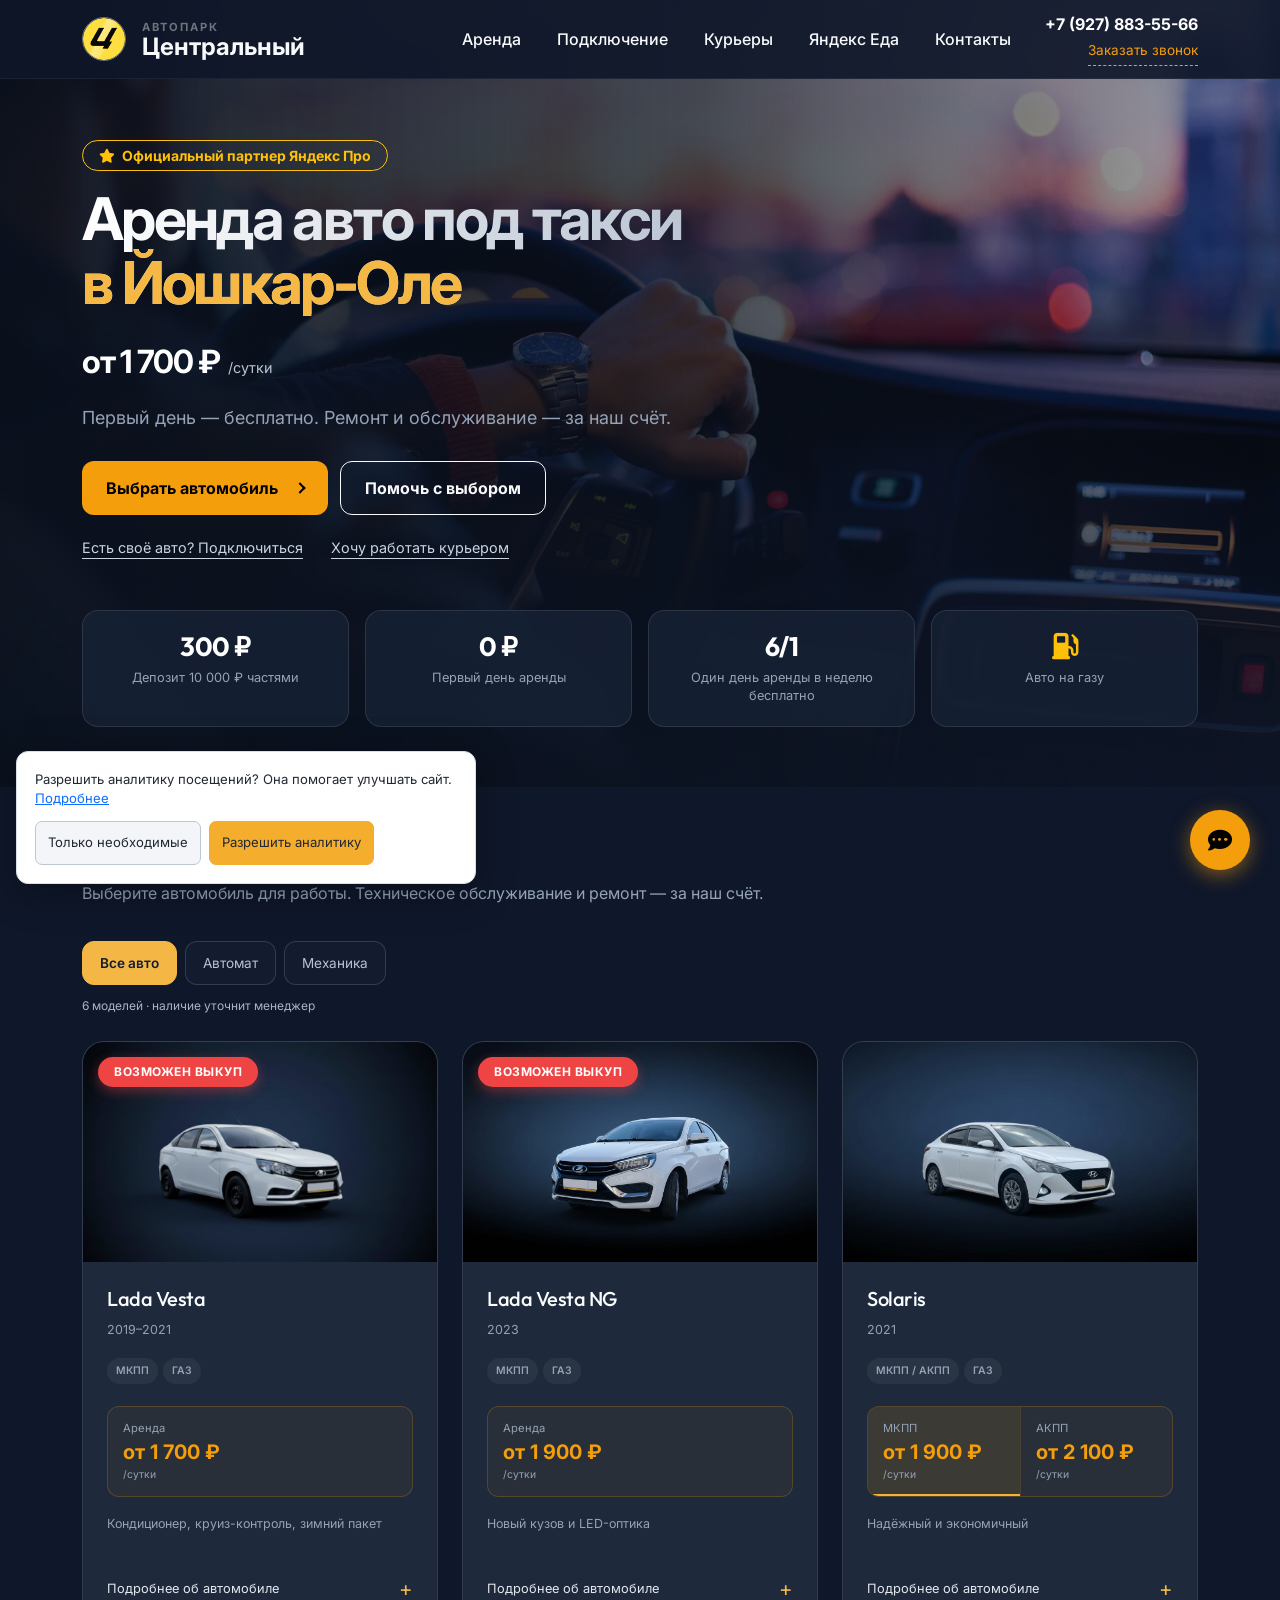
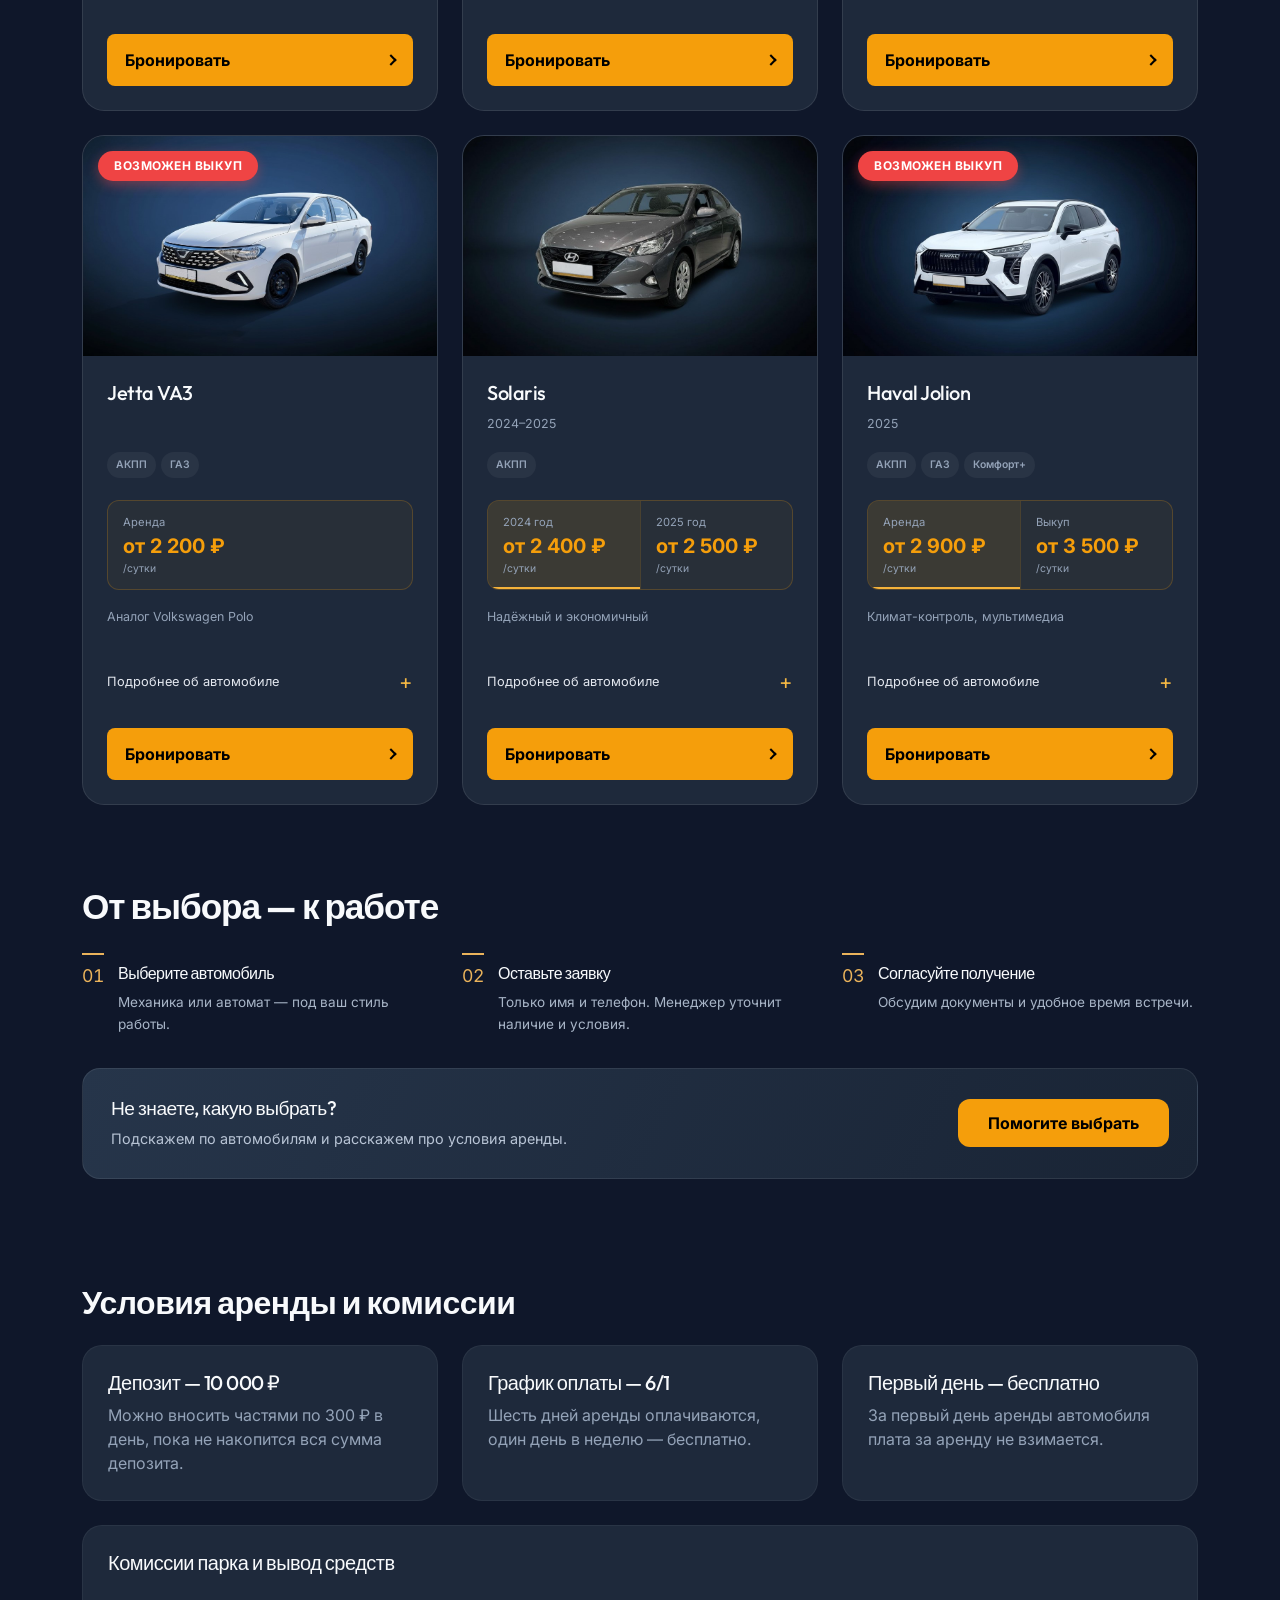
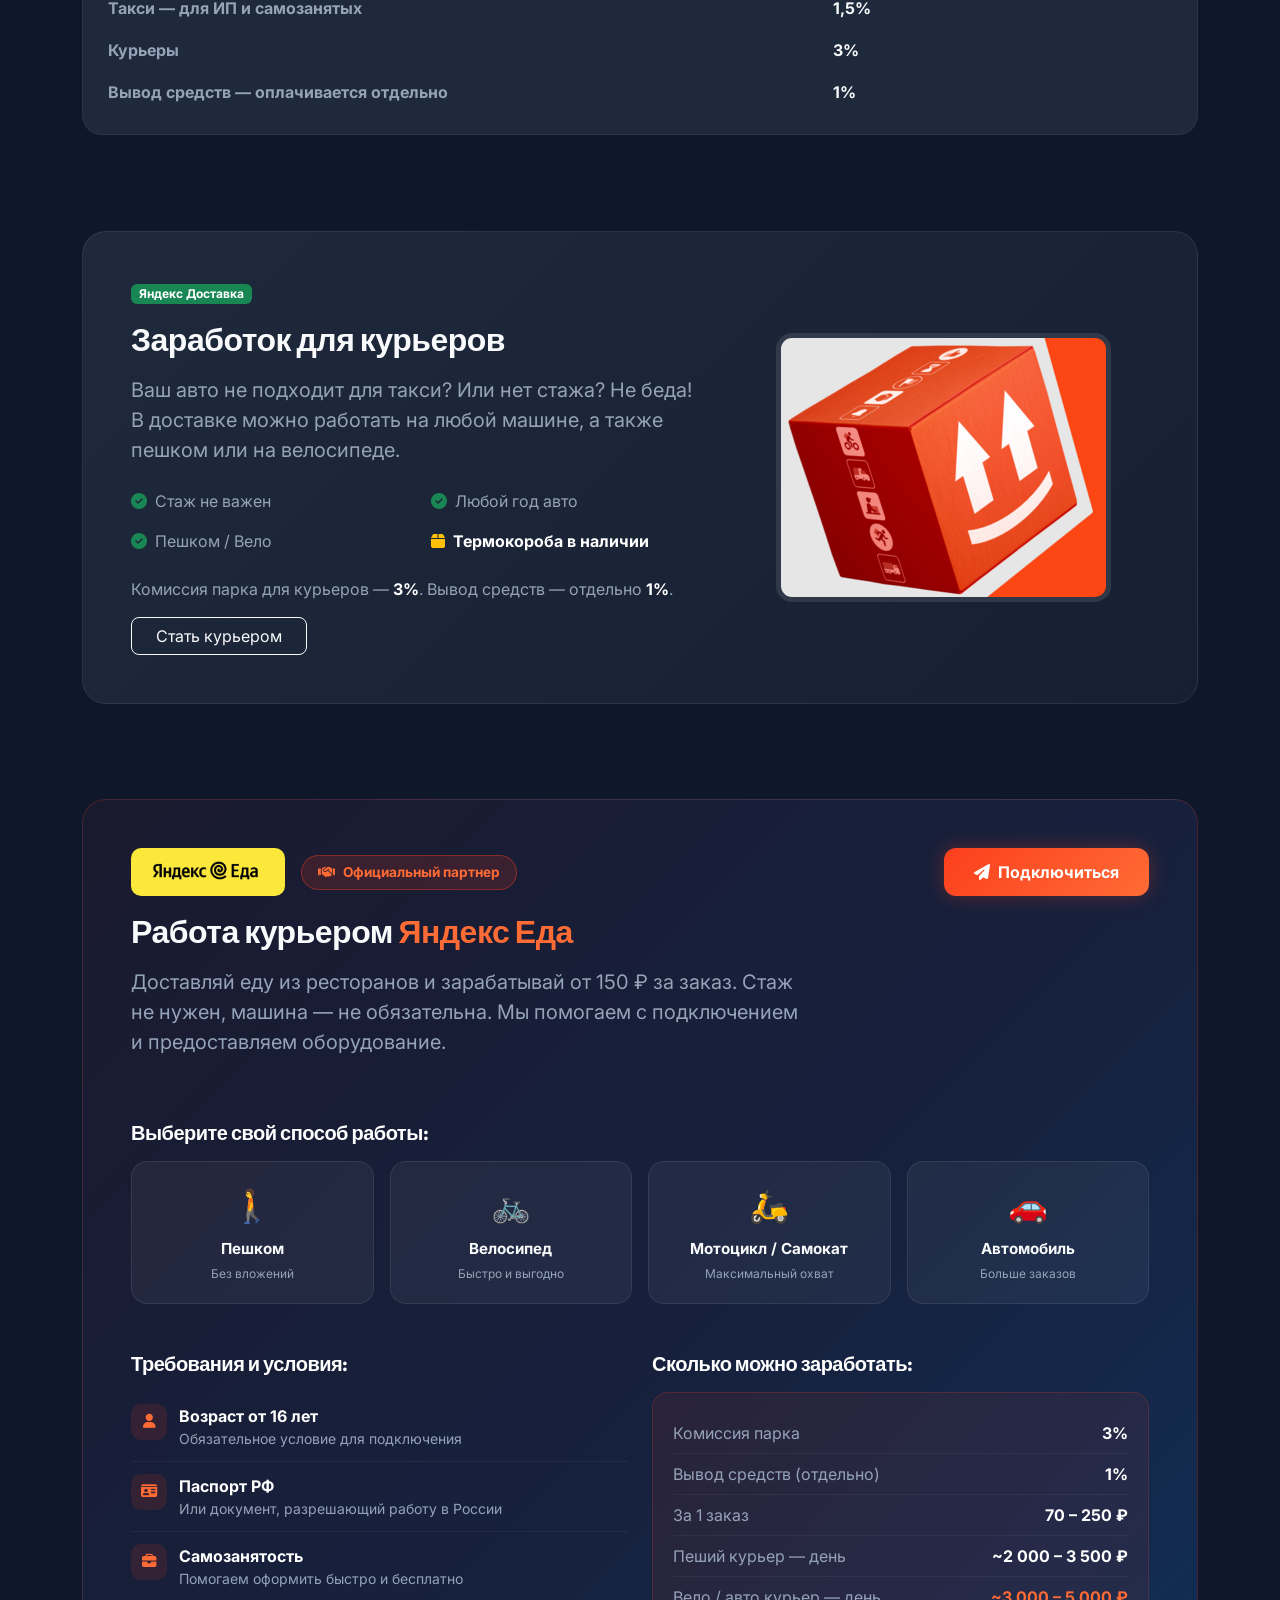
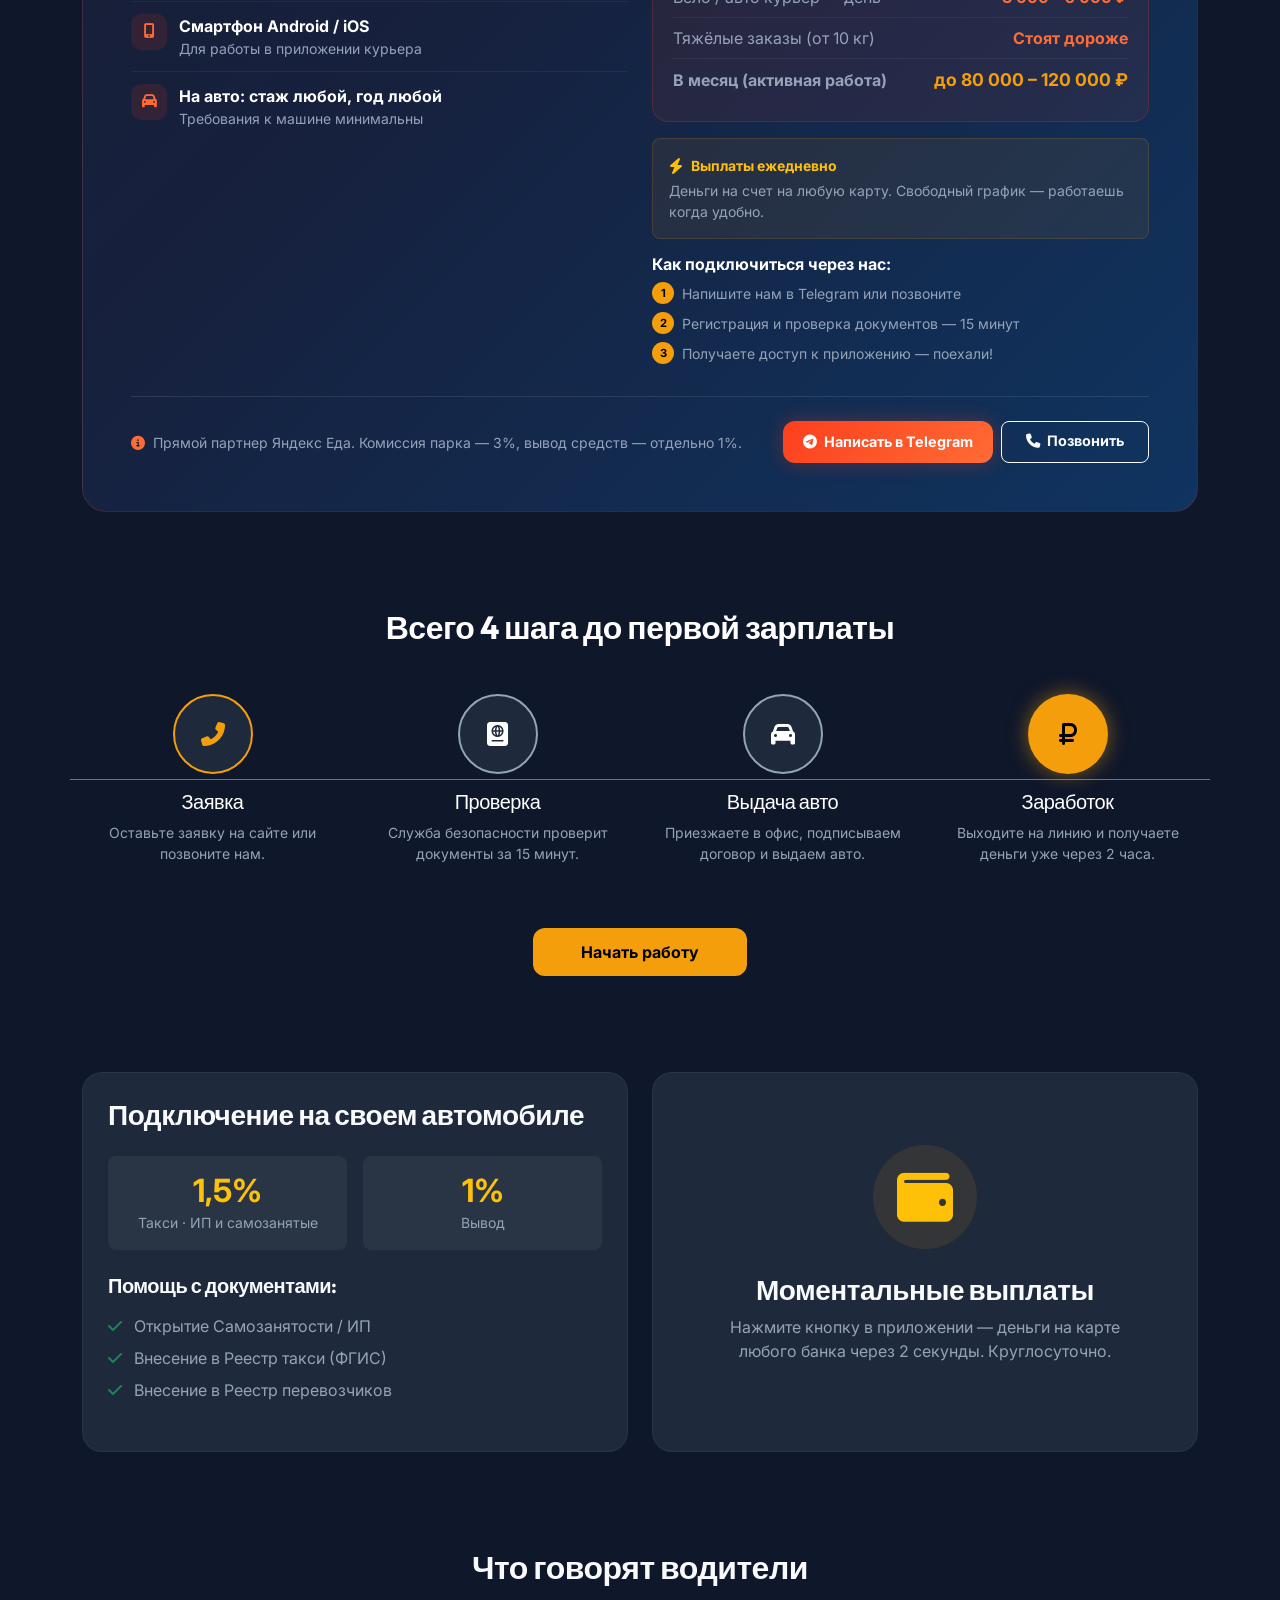
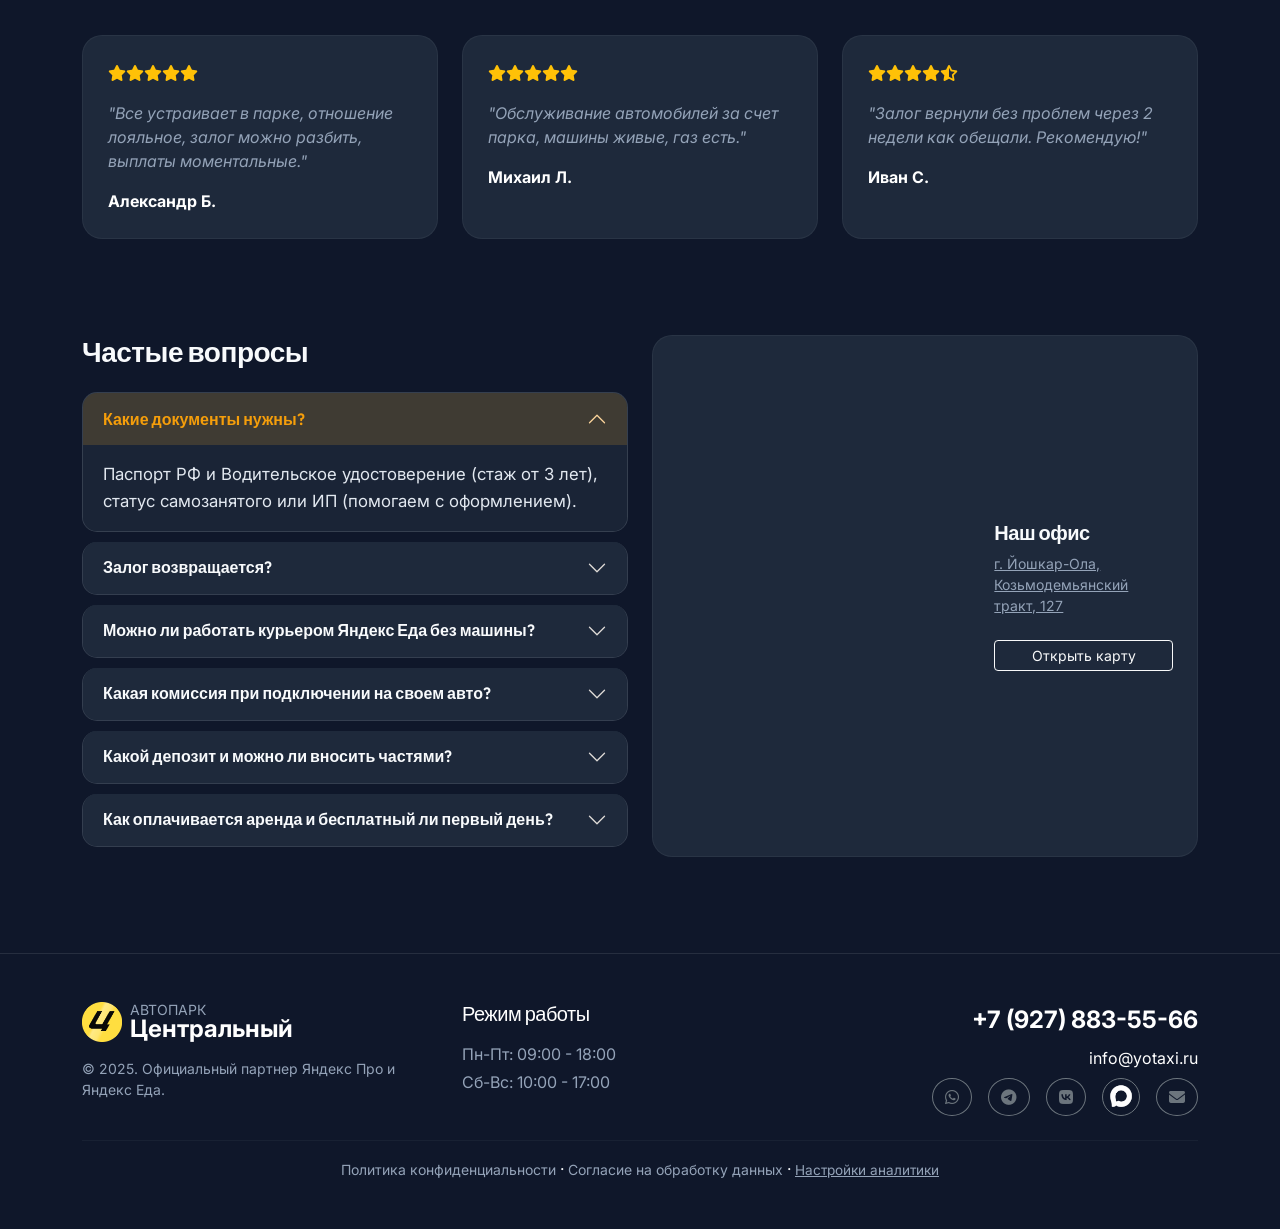
==== commit ea9b6fed: "Improve mobile rental journey, tariff selection and booking feedback" ====
--- a/index.html
+++ b/index.html
@@ -401,7 +401,7 @@
         @media (min-width: 768px) { .mobile-nav { display: none; } }
         .text-gradient { background: linear-gradient(to right, #fff, #94a3b8); -webkit-background-clip: text; -webkit-text-fill-color: transparent; }
     </style>
-    <link rel="stylesheet" href="site.css?v=20261109-5">
+    <link rel="stylesheet" href="site.css?v=20261109-mobile-1">
 </head>
 <body>
     <!-- Шапка -->
@@ -443,13 +443,14 @@
                     <div class="d-inline-block px-3 py-1 border border-warning rounded-pill text-warning mb-3 small fw-bold">
                         <i class="fas fa-star me-1"></i> Официальный партнер Яндекс Про
                     </div>
-                    <h1 class="display-3 fw-bold mb-4 text-gradient">Аренда авто под такси<br>в Йошкар-Оле</h1>
+                    <h1 class="display-3 fw-bold mb-4 text-gradient">Аренда авто под такси<br><span class="hero-location">в Йошкар-Оле</span></h1>
                     <p class="fs-5 text-dim mb-5" style="max-width:600px;">
-                        Первый день бесплатно. Депозит можно вносить частями — по 300 ₽ в день.
+                        <span class="hero-start-price">от 1 700 ₽<small>/сутки</small></span>
+                        Первый день — бесплатно. Ремонт и обслуживание — за наш счёт.
                     </p>
                     <div class="hero-actions d-flex gap-3 flex-wrap">
-                        <a href="#catalog" class="btn btn-primary-custom">Выбрать авто</a>
-                        <a href="#terms" class="btn btn-outline-light rounded-3 px-4 py-3 fw-bold">Условия аренды</a>
+                        <a href="#catalog" class="btn btn-primary-custom">Выбрать автомобиль <span class="cta-arrow" aria-hidden="true"></span></a>
+                        <button type="button" data-bs-toggle="modal" data-bs-target="#callbackModal" class="btn btn-outline-light rounded-3 px-4 py-3 fw-bold">Помочь с выбором</button>
                     </div>
                     <div class="hero-paths">
                         <a href="#connect">Есть своё авто? Подключиться</a>
@@ -457,17 +458,17 @@
                     </div>
                 </div>
             </div>
-            <div class="row mt-5 g-3" data-aos="fade-up" data-aos-delay="200">
+            <div class="row mt-5 g-3 hero-benefits" data-aos="fade-up" data-aos-delay="200">
                 <div class="col-6 col-md-3">
                     <div class="bento-box text-center">
-                        <h3 class="text-white fw-bold mb-0">1,5%</h3>
-                        <small class="text-dim">Такси · ИП и самозанятые</small>
+                        <h3 class="text-white fw-bold mb-0">300 ₽</h3>
+                        <small class="text-dim">Депозит 10 000 ₽ частями</small>
                     </div>
                 </div>
                 <div class="col-6 col-md-3">
                     <div class="bento-box text-center">
-                        <h3 class="text-white fw-bold mb-0">24/7</h3>
-                        <small class="text-dim">Выплаты</small>
+                        <h3 class="text-white fw-bold mb-0">0 ₽</h3>
+                        <small class="text-dim">Первый день аренды</small>
                     </div>
                 </div>
                 <div class="col-6 col-md-3">
@@ -495,9 +496,17 @@
                     <p class="text-dim mb-0">Выберите автомобиль для работы. Техническое обслуживание и ремонт — за наш счёт.</p>
                 </div>
             </div>
+            <div class="catalog-toolbar">
+                <div class="catalog-filters" role="group" aria-label="Коробка передач">
+                    <button type="button" data-filter="all" aria-pressed="true">Все авто</button>
+                    <button type="button" data-filter="auto" aria-pressed="false">Автомат</button>
+                    <button type="button" data-filter="manual" aria-pressed="false">Механика</button>
+                </div>
+                <p id="catalogCount" class="catalog-count" aria-live="polite">6 моделей · наличие уточнит менеджер</p>
+            </div>
             <div class="row g-4">
                 <div class="col-md-6 col-lg-4" data-aos="fade-up">
-                    <article class="car-card">
+                    <article class="car-card" data-gearbox="manual">
                         <div class="car-img-wrapper"><span class="badge-buyout">Возможен выкуп</span><img src="vesta21.jpeg" alt="Lada Vesta 2019–2021 — аренда под такси" loading="lazy" width="400" height="240"></div>
                         <div class="car-body">
                             <div class="car-heading"><h3>Lada Vesta</h3><span class="car-year">2019–2021</span></div>
@@ -510,12 +519,12 @@
                                 <figure><a href="vesta21.jpeg" target="_blank" rel="noopener"><img src="vesta21.jpeg" alt="Lada Vesta — внешний вид" loading="lazy" width="400" height="240"></a><figcaption>Внешний вид · нажмите на фото, чтобы увеличить</figcaption></figure>
                                 <p class="small text-dim">Комплектацию и наличие конкретного автомобиля подтвердит менеджер.</p>
                             </details>
-                            <button type="button" class="btn btn-outline-light booking-trigger mt-auto" data-bs-toggle="modal" data-bs-target="#callbackModal" data-vehicle="vesta-2019-21">Бронировать</button>
+                            <button type="button" class="btn btn-primary-custom booking-trigger mt-auto" data-bs-toggle="modal" data-bs-target="#callbackModal" data-vehicle="vesta-2019-21">Бронировать <span class="cta-arrow" aria-hidden="true"></span></button>
                         </div>
                     </article>
                 </div>
                 <div class="col-md-6 col-lg-4" data-aos="fade-up">
-                    <article class="car-card">
+                    <article class="car-card" data-gearbox="manual">
                         <div class="car-img-wrapper"><span class="badge-buyout">Возможен выкуп</span><img src="vesta23.jpg" alt="Lada Vesta NG 2023 — аренда под такси" loading="lazy" width="400" height="240"></div>
                         <div class="car-body">
                             <div class="car-heading"><h3>Lada Vesta NG</h3><span class="car-year">2023</span></div>
@@ -528,17 +537,17 @@
                                 <figure><a href="vesta23.jpg" target="_blank" rel="noopener"><img src="vesta23.jpg" alt="Lada Vesta NG — внешний вид" loading="lazy" width="400" height="240"></a><figcaption>Внешний вид · нажмите на фото, чтобы увеличить</figcaption></figure>
                                 <p class="small text-dim">Комплектацию и наличие конкретного автомобиля подтвердит менеджер.</p>
                             </details>
-                            <button type="button" class="btn btn-outline-light booking-trigger mt-auto" data-bs-toggle="modal" data-bs-target="#callbackModal" data-vehicle="vesta-2023">Бронировать</button>
+                            <button type="button" class="btn btn-primary-custom booking-trigger mt-auto" data-bs-toggle="modal" data-bs-target="#callbackModal" data-vehicle="vesta-2023">Бронировать <span class="cta-arrow" aria-hidden="true"></span></button>
                         </div>
                     </article>
                 </div>
                 <div class="col-md-6 col-lg-4" data-aos="fade-up">
-                    <article class="car-card">
+                    <article class="car-card" data-gearbox="manual auto">
                         <div class="car-img-wrapper"><img src="solaris.jpeg" alt="Solaris 2021 — аренда под такси" loading="lazy" width="400" height="240"></div>
                         <div class="car-body">
                             <div class="car-heading"><h3>Solaris</h3><span class="car-year">2021</span></div>
                             <div class="car-tags"><span class="tag">МКПП / АКПП</span><span class="tag">ГАЗ</span></div>
-                            <div class="car-rates"><div class="car-rate"><span class="car-rate-label">МКПП</span><div class="car-rate-value">от 1&nbsp;900&nbsp;₽</div><span class="car-rate-unit">/сутки</span></div><div class="car-rate"><span class="car-rate-label">АКПП</span><div class="car-rate-value">от 2&nbsp;100&nbsp;₽</div><span class="car-rate-unit">/сутки</span></div></div>
+                            <div class="car-rates" role="group" aria-label="Выберите вариант автомобиля"><button type="button" class="car-rate car-rate-choice" data-variant="solaris-manual" aria-pressed="true"><span class="car-rate-label">МКПП</span><span class="car-rate-value">от 1&nbsp;900&nbsp;₽</span><span class="car-rate-unit">/сутки</span></button><button type="button" class="car-rate car-rate-choice" data-variant="solaris-auto" aria-pressed="false"><span class="car-rate-label">АКПП</span><span class="car-rate-value">от 2&nbsp;100&nbsp;₽</span><span class="car-rate-unit">/сутки</span></button></div>
                             <p class="car-description">Надёжный и экономичный</p>
                             <details class="car-details"><summary>Подробнее об автомобиле</summary>
                                 <p>Надёжный и экономичный. Комфорт и простота в управлении.</p>
@@ -546,12 +555,12 @@
                                 <figure><a href="solaris.jpeg" target="_blank" rel="noopener"><img src="solaris.jpeg" alt="Solaris — внешний вид" loading="lazy" width="400" height="240"></a><figcaption>Внешний вид · нажмите на фото, чтобы увеличить</figcaption></figure>
                                 <p class="small text-dim">Комплектацию и наличие конкретного автомобиля подтвердит менеджер.</p>
                             </details>
-                            <button type="button" class="btn btn-outline-light booking-trigger mt-auto" data-bs-toggle="modal" data-bs-target="#callbackModal" data-vehicle="solaris-manual">Бронировать</button>
+                            <button type="button" class="btn btn-primary-custom booking-trigger mt-auto" data-bs-toggle="modal" data-bs-target="#callbackModal" data-vehicle="solaris-manual">Бронировать <span class="cta-arrow" aria-hidden="true"></span></button>
                         </div>
                     </article>
                 </div>
                 <div class="col-md-6 col-lg-4" data-aos="fade-up">
-                    <article class="car-card">
+                    <article class="car-card" data-gearbox="auto">
                         <div class="car-img-wrapper"><span class="badge-buyout">Возможен выкуп</span><img src="jetta.jpeg" alt="Jetta VA3  — аренда под такси" loading="lazy" width="400" height="240"></div>
                         <div class="car-body">
                             <div class="car-heading"><h3>Jetta VA3</h3><span class="car-year">&nbsp;</span></div>
@@ -564,17 +573,17 @@
                                 <figure><a href="jetta.jpeg" target="_blank" rel="noopener"><img src="jetta.jpeg" alt="Jetta VA3 — внешний вид" loading="lazy" width="400" height="240"></a><figcaption>Внешний вид · нажмите на фото, чтобы увеличить</figcaption></figure>
                                 <p class="small text-dim">Комплектацию и наличие конкретного автомобиля подтвердит менеджер.</p>
                             </details>
-                            <button type="button" class="btn btn-outline-light booking-trigger mt-auto" data-bs-toggle="modal" data-bs-target="#callbackModal" data-vehicle="jetta">Бронировать</button>
+                            <button type="button" class="btn btn-primary-custom booking-trigger mt-auto" data-bs-toggle="modal" data-bs-target="#callbackModal" data-vehicle="jetta">Бронировать <span class="cta-arrow" aria-hidden="true"></span></button>
                         </div>
                     </article>
                 </div>
                 <div class="col-md-6 col-lg-4" data-aos="fade-up">
-                    <article class="car-card">
+                    <article class="car-card" data-gearbox="auto">
                         <div class="car-img-wrapper"><img src="solaris24.jpeg" alt="Solaris 2024–2025 — аренда под такси" loading="lazy" width="400" height="240"></div>
                         <div class="car-body">
                             <div class="car-heading"><h3>Solaris</h3><span class="car-year">2024–2025</span></div>
                             <div class="car-tags"><span class="tag">АКПП</span></div>
-                            <div class="car-rates"><div class="car-rate"><span class="car-rate-label">2024 год</span><div class="car-rate-value">от 2&nbsp;400&nbsp;₽</div><span class="car-rate-unit">/сутки</span></div><div class="car-rate"><span class="car-rate-label">2025 год</span><div class="car-rate-value">от 2&nbsp;500&nbsp;₽</div><span class="car-rate-unit">/сутки</span></div></div>
+                            <div class="car-rates" role="group" aria-label="Выберите вариант автомобиля"><button type="button" class="car-rate car-rate-choice" data-variant="solaris-2024" aria-pressed="true"><span class="car-rate-label">2024 год</span><span class="car-rate-value">от 2&nbsp;400&nbsp;₽</span><span class="car-rate-unit">/сутки</span></button><button type="button" class="car-rate car-rate-choice" data-variant="solaris-2025" aria-pressed="false"><span class="car-rate-label">2025 год</span><span class="car-rate-value">от 2&nbsp;500&nbsp;₽</span><span class="car-rate-unit">/сутки</span></button></div>
                             <p class="car-description">Надёжный и экономичный</p>
                             <details class="car-details"><summary>Подробнее об автомобиле</summary>
                                 <p>Надёжный и экономичный. Максимальный комфорт.</p>
@@ -582,17 +591,17 @@
                                 <figure><a href="solaris24.jpeg" target="_blank" rel="noopener"><img src="solaris24.jpeg" alt="Solaris — внешний вид" loading="lazy" width="400" height="240"></a><figcaption>Внешний вид · нажмите на фото, чтобы увеличить</figcaption></figure>
                                 <p class="small text-dim">Комплектацию и наличие конкретного автомобиля подтвердит менеджер.</p>
                             </details>
-                            <button type="button" class="btn btn-outline-light booking-trigger mt-auto" data-bs-toggle="modal" data-bs-target="#callbackModal" data-vehicle="solaris-2024">Бронировать</button>
+                            <button type="button" class="btn btn-primary-custom booking-trigger mt-auto" data-bs-toggle="modal" data-bs-target="#callbackModal" data-vehicle="solaris-2024">Бронировать <span class="cta-arrow" aria-hidden="true"></span></button>
                         </div>
                     </article>
                 </div>
                 <div class="col-md-6 col-lg-4" data-aos="fade-up">
-                    <article class="car-card">
+                    <article class="car-card" data-gearbox="auto">
                         <div class="car-img-wrapper"><span class="badge-buyout">Возможен выкуп</span><img src="haval.jpeg" alt="Haval Jolion 2025 — аренда под такси" loading="lazy" width="400" height="240"></div>
                         <div class="car-body">
                             <div class="car-heading"><h3>Haval Jolion</h3><span class="car-year">2025</span></div>
                             <div class="car-tags"><span class="tag">АКПП</span><span class="tag">ГАЗ</span><span class="tag">Комфорт+</span></div>
-                            <div class="car-rates"><div class="car-rate"><span class="car-rate-label">Аренда</span><div class="car-rate-value">от 2&nbsp;900&nbsp;₽</div><span class="car-rate-unit">/сутки</span></div><div class="car-rate"><span class="car-rate-label">Выкуп</span><div class="car-rate-value">от 3&nbsp;500&nbsp;₽</div><span class="car-rate-unit">/сутки</span></div></div>
+                            <div class="car-rates" role="group" aria-label="Выберите вариант автомобиля"><button type="button" class="car-rate car-rate-choice" data-variant="haval-rent" aria-pressed="true"><span class="car-rate-label">Аренда</span><span class="car-rate-value">от 2&nbsp;900&nbsp;₽</span><span class="car-rate-unit">/сутки</span></button><button type="button" class="car-rate car-rate-choice" data-variant="haval-buyout" aria-pressed="false"><span class="car-rate-label">Выкуп</span><span class="car-rate-value">от 3&nbsp;500&nbsp;₽</span><span class="car-rate-unit">/сутки</span></button></div>
                             <p class="car-description">Климат-контроль, мультимедиа</p>
                             <details class="car-details"><summary>Подробнее об автомобиле</summary>
                                 <p>Климат-контроль, мультимедиа. Белый кузов без наклеек.</p>
@@ -600,11 +609,23 @@
                                 <figure><a href="haval.jpeg" target="_blank" rel="noopener"><img src="haval.jpeg" alt="Haval Jolion — внешний вид" loading="lazy" width="400" height="240"></a><figcaption>Внешний вид · нажмите на фото, чтобы увеличить</figcaption></figure>
                                 <p class="small text-dim">Комплектацию и наличие конкретного автомобиля подтвердит менеджер.</p>
                             </details>
-                            <button type="button" class="btn btn-outline-light booking-trigger mt-auto" data-bs-toggle="modal" data-bs-target="#callbackModal" data-vehicle="haval-rent">Бронировать</button>
+                            <button type="button" class="btn btn-primary-custom booking-trigger mt-auto" data-bs-toggle="modal" data-bs-target="#callbackModal" data-vehicle="haval-rent">Бронировать <span class="cta-arrow" aria-hidden="true"></span></button>
                         </div>
                     </article>
                 </div>
             </div>
+        </div>
+    </section>
+
+    <section class="rental-steps" aria-labelledby="stepsTitle">
+        <div class="container">
+            <h2 id="stepsTitle">От выбора — к работе</h2>
+            <ol class="steps-list">
+                <li><span class="step-number">01</span><div><h3>Выберите автомобиль</h3><p>Механика или автомат — под ваш стиль работы.</p></div></li>
+                <li><span class="step-number">02</span><div><h3>Оставьте заявку</h3><p>Только имя и телефон. Менеджер уточнит наличие и условия.</p></div></li>
+                <li><span class="step-number">03</span><div><h3>Согласуйте получение</h3><p>Обсудим документы и удобное время встречи.</p></div></li>
+            </ol>
+            <div class="selection-help"><div><h3>Не знаете, какую выбрать?</h3><p>Подскажем по автомобилям и расскажем про условия аренды.</p></div><button type="button" class="btn btn-primary-custom" data-bs-toggle="modal" data-bs-target="#callbackModal">Помогите выбрать</button></div>
         </div>
     </section>
 
@@ -1064,7 +1085,7 @@
                         <a href="https://wa.me/79278835566" target="_blank" rel="noopener noreferrer" class="btn btn-outline-secondary rounded-circle" title="WhatsApp"><i class="fab fa-whatsapp"></i></a>
                         <a href="https://t.me/yotaxi" target="_blank" rel="noopener noreferrer" class="btn btn-outline-secondary rounded-circle" title="Telegram"><i class="fab fa-telegram"></i></a>
                         <a href="https://vk.com/yotaxi12" target="_blank" rel="noopener noreferrer" class="btn btn-outline-secondary rounded-circle" title="ВКонтакте"><i class="fab fa-vk"></i></a>
-                        <a href="https://max.ru/u/f9LHodD0cOIqWV7gTFNCZoua1t1hhnSrA0PSkE62GQEwLTT5bFWs73iU22M" target="_blank" rel="noopener noreferrer" class="btn btn-outline-secondary rounded-circle d-inline-flex align-items-center justify-content-center" title="Max" style="width:38px;height:38px;padding:0;overflow:hidden;"><img src="max2.png" alt="Max" style="width:34px;height:34px;object-fit:contain;border-radius:50%;"></a>
+                        <a href="https://max.ru/u/f9LHodD0cOIqWV7gTFNCZoua1t1hhnSrA0PSkE62GQEwLTT5bFWs73iU22M" target="_blank" rel="noopener noreferrer" class="btn btn-outline-secondary rounded-circle d-inline-flex align-items-center justify-content-center" title="Max" style="width:38px;height:38px;padding:0;overflow:hidden;"><img loading="lazy" decoding="async" src="max2.png" alt="Max" style="width:34px;height:34px;object-fit:contain;border-radius:50%;"></a>
                         <a href="mailto:info@yotaxi.ru" class="btn btn-outline-secondary rounded-circle" title="Email"><i class="fas fa-envelope"></i></a>
                     </div>
                 </div>
@@ -1079,10 +1100,10 @@
         <p>Разрешить аналитику посещений? Она помогает улучшать сайт. <a href="privacy.html" target="_blank" rel="noopener">Подробнее</a></p>
         <div><button type="button" id="analyticsDecline">Только необходимые</button><button type="button" id="analyticsAccept">Разрешить аналитику</button></div>
     </div>
-    <!-- Mobile Nav -->
-    <div class="mobile-nav">
-        <a href="https://t.me/yotaxi" class="mobile-btn text-white" style="background:#0088CC;" rel="noopener noreferrer" target="_blank"><i class="fab fa-telegram"></i> Написать</a>
-        <a href="tel:+79278835566" class="mobile-btn text-black" style="background:var(--accent);"><i class="fas fa-phone me-1"></i> Позвонить</a>
+    <!-- Primary actions stay available without opening a messenger. -->
+    <div class="mobile-nav" aria-label="Связаться с автопарком">
+        <a href="tel:+79278835566" class="mobile-call"><i class="fas fa-phone" aria-hidden="true"></i><span>Позвонить</span></a>
+        <button type="button" class="mobile-request" data-bs-toggle="modal" data-bs-target="#callbackModal">Оставить заявку <span class="cta-arrow" aria-hidden="true"></span></button>
     </div>
 
     <!-- Chat Widget -->
@@ -1091,7 +1112,7 @@
             <a href="https://t.me/yotaxi" class="chat-btn tg" target="_blank" rel="noopener noreferrer" title="Telegram"><i class="fab fa-telegram-plane"></i></a>
             <a href="https://wa.me/79278835566" class="chat-btn wa" target="_blank" rel="noopener noreferrer" title="WhatsApp"><i class="fab fa-whatsapp"></i></a>
             <a href="https://vk.com/yotaxi12" class="chat-btn vk" target="_blank" rel="noopener noreferrer" title="ВКонтакте"><i class="fab fa-vk"></i></a>
-            <a href="https://max.ru/u/f9LHodD0cOIqWV7gTFNCZoua1t1hhnSrA0PSkE62GQEwLTT5bFWs73iU22M" class="chat-btn max" target="_blank" rel="noopener noreferrer" title="Max" style="background:transparent;box-shadow:none;padding:0;"><img src="max.png" alt="Max" style="width:50px;height:50px;object-fit:contain;border-radius:50%;"></a>
+            <a href="https://max.ru/u/f9LHodD0cOIqWV7gTFNCZoua1t1hhnSrA0PSkE62GQEwLTT5bFWs73iU22M" class="chat-btn max" target="_blank" rel="noopener noreferrer" title="Max" style="background:transparent;box-shadow:none;padding:0;"><img loading="lazy" decoding="async" src="max.png" alt="Max" style="width:50px;height:50px;object-fit:contain;border-radius:50%;"></a>
         </div>
         <button type="button" class="chat-toggle" id="chatToggle" aria-label="Выбрать способ связи" aria-controls="chatButtons" aria-expanded="false"><i class="fas fa-comment-dots"></i></button>
     </div>
@@ -1105,7 +1126,9 @@
                     <button type="button" class="btn-close btn-close-white" data-bs-dismiss="modal" aria-label="Закрыть"></button>
                 </div>
                 <div class="modal-body">
-                    <p class="text-dim mb-4">Оставьте номер — менеджер свяжется с вами в рабочее время: пн–пт 09:00–18:00, сб–вс 10:00–17:00.</p>
+                    <p class="callback-intro text-dim">Оставьте имя и телефон — менеджер уточнит наличие и ответит на вопросы.</p>
+                    <div id="bookingSummary" class="booking-summary" hidden><img id="bookingSummaryImage" alt="" width="88" height="60"><div><span id="bookingSummaryName"></span><strong id="bookingSummaryPrice"></strong></div></div>
+                    <div id="bookingSuccess" class="booking-success" hidden><span class="success-mark" aria-hidden="true">✓</span><h3 tabindex="-1">Заявка отправлена</h3><p>Менеджер свяжется с вами в рабочее время. Наличие автомобиля и условия подтвердим по телефону.</p><button type="button" class="btn btn-primary-custom" data-bs-dismiss="modal">Хорошо, спасибо</button></div>
                     <form id="callbackForm" novalidate>
                         <div id="cb-vehicle-group" class="mb-3" hidden>
                             <label for="cb-vehicle" class="form-label">Автомобиль и вариант</label>
@@ -1114,7 +1137,7 @@
                         </div>
                         <div class="mb-3">
                             <label for="cb-name" class="form-label">Ваше имя</label>
-                            <input type="text" id="cb-name" name="name" class="form-control" autocomplete="given-name" maxlength="80" required aria-describedby="cb-name-error">
+                            <input type="text" id="cb-name" name="name" placeholder="Как к вам обращаться" class="form-control" autocomplete="given-name" maxlength="80" required aria-describedby="cb-name-error">
                             <div id="cb-name-error" class="invalid-feedback"></div>
                         </div>
                         <div class="mb-3">
@@ -1129,13 +1152,13 @@
                         </div>
                         <div class="form-check mb-3">
                             <input type="checkbox" class="form-check-input" id="cb-consent" name="consent" value="2026-11-09" required aria-describedby="cb-consent-error">
-                            <label class="form-check-label small" for="cb-consent">Даю <a href="consent.html" target="_blank" rel="noopener">согласие на обработку персональных данных</a> для ответа на заявку. Ознакомлен(а) с <a href="privacy.html" target="_blank" rel="noopener">политикой конфиденциальности</a>.</label>
+                            <label class="form-check-label small" for="cb-consent">Даю <a href="consent.html" target="_blank" rel="noopener">согласие на обработку персональных данных</a>. <a href="privacy.html" target="_blank" rel="noopener">Политика конфиденциальности</a>.</label>
                             <div id="cb-consent-error" class="invalid-feedback"></div>
                         </div>
                         <button type="submit" id="callbackSubmit" class="btn btn-primary-custom w-100">Жду звонка</button>
-                        <p id="callbackStatus" class="mt-3 mb-0" role="status" aria-live="polite" aria-atomic="true"></p>
                     </form>
-                    <p class="text-center mt-3 small text-dim">Отправка заявки не подтверждает бронирование. Наличие и условия уточнит менеджер.</p>
+                    <p id="callbackStatus" class="mt-3 mb-0" role="status" aria-live="polite" aria-atomic="true"></p>
+                    <p id="callbackFootnote" class="text-center mt-3 small text-dim">Отправка заявки не подтверждает бронирование. Наличие и условия уточнит менеджер.</p>
                 </div>
             </div>
         </div>
@@ -1145,7 +1168,7 @@
     <script src="https://unpkg.com/aos@2.3.1/dist/aos.js"></script>
     <script>
         if (window.AOS) {
-            AOS.init({duration:800, once:true, offset:50});
+            AOS.init({duration:450, once:true, offset:30, disable: () => window.matchMedia('(max-width: 767px), (prefers-reduced-motion: reduce)').matches});
         } else {
             // Keep the page visible if the animation CDN is unavailable.
             document.querySelectorAll('[data-aos]').forEach(el => el.removeAttribute('data-aos'));
@@ -1182,6 +1205,7 @@
         });
     </script>
     <script src="privacy.js?v=20261109-1" defer></script>
-    <script src="callback.js?v=20261109-3" defer></script>
+    <script src="callback.js?v=20261109-mobile-1" defer></script>
+    <script src="mobile.js?v=20261109-mobile-1" defer></script>
 </body>
 </html>
--- a/site.css
+++ b/site.css
@@ -150,3 +150,143 @@
 .analytics-settings { padding: 0; background: none; border: 0; color: var(--text-dim); font-size: .85rem; text-decoration: underline; }
 @media(max-width:767px) { .analytics-notice { bottom: 88px; } }
 .text-dim { color: var(--text-dim) !important; }
+/* Mobile rental journey: visible terms, easy choice and one clear primary action. */
+[hidden] { display: none !important; }
+.hero-start-price { display: flex; align-items: baseline; gap: 8px; color: #fff; font-size: 2rem; font-weight: 700; letter-spacing: -.04em; margin-bottom: 14px; }
+.hero-start-price small { font-size: .9rem; font-weight: 400; color: #b8c4d5; letter-spacing: 0; }
+.hero-location { color: #f5b844; -webkit-text-fill-color: #f5b844; }
+.cta-arrow { display: inline-block; width: 8px; height: 8px; border-top: 2px solid currentColor; border-right: 2px solid currentColor; transform: rotate(45deg); flex: 0 0 8px; }
+.hero-actions .btn-primary-custom { gap: 18px; }
+.catalog-toolbar { margin: -12px 0 26px; }
+.catalog-filters { display: flex; gap: 8px; }
+.catalog-filters button { min-height: 44px; border: 1px solid #ffffff24; background: #ffffff05; color: #b7c2d3; border-radius: 12px; padding: 10px 17px; font-size: .85rem; transition: background .2s, color .2s; }
+.catalog-filters button[aria-pressed="true"] { color: #121d2d; background: #f4b746; border-color: #f4b746; font-weight: 600; }
+.catalog-count { margin: 12px 0 0; color: #a8b5c7; font-size: .75rem; }
+#catalog .car-rates { align-items: stretch; padding: 0; gap: 0; overflow: hidden; }
+#catalog .car-rate { padding: 13px 15px; }
+#catalog .car-rate-choice { text-align: left; background: transparent; border: 0; color: inherit; min-width: 0; border-radius: 0; }
+#catalog .car-rate-choice + .car-rate-choice { border-left: 1px solid #f59e0b28; }
+#catalog .car-rate-choice[aria-pressed="true"] { background: #f59e0b18; box-shadow: inset 0 -2px #f5b23a; }
+#catalog .car-rate-choice:hover { background: #f59e0b22; }
+#catalog .car-rate-value { display: block; }
+#catalog .booking-trigger { display: flex; align-items: center; justify-content: space-between; padding: 14px 18px; border-color: var(--accent); }
+#catalog .car-details > summary { min-height: 44px; display: flex; align-items: center; justify-content: space-between; list-style: none; }
+#catalog .car-details > summary::-webkit-details-marker { display: none; }
+#catalog .car-details > summary::after { content: '+'; font-size: 1.3rem; font-weight: 400; color: #f5b844; }
+#catalog .car-details[open] > summary::after { content: '−'; }
+.rental-steps { padding: 32px 0 56px; }
+.rental-steps h2 { font-size: clamp(1.7rem,3vw,2.2rem); font-weight: 700; margin-bottom: 26px; letter-spacing: -.03em; }
+.steps-list { display: grid; grid-template-columns: repeat(3,1fr); list-style: none; gap: 24px; padding: 0; margin: 0 0 32px; }
+.steps-list li { display: flex; gap: 14px; }
+.step-number { color: #eab35b; font-size: 1.1rem; font-variant-numeric: tabular-nums; border-top: 2px solid #eab35b; padding-top: 8px; }
+.steps-list h3 { font-size: 1rem; margin: 11px 0 8px; }
+.steps-list p { color: #a8b5c7; font-size: .85rem; line-height: 1.65; margin: 0; }
+.selection-help { display: flex; align-items: center; justify-content: space-between; gap: 24px; padding: 28px; border-radius: 18px; background: linear-gradient(115deg,#26354a,#192435); border: 1px solid #ffffff15; }
+.selection-help h3 { font-size: 1.2rem; margin: 0 0 8px; }
+.selection-help p { color: #b8c4d5; margin: 0; font-size: .9rem; }
+.selection-help .btn { flex-shrink: 0; min-height: 48px; }
+#callbackModal .callback-intro { font-size: .9rem; margin: 0 0 20px; line-height: 1.6; }
+.booking-summary { display: flex; align-items: center; gap: 14px; background: #101b2c; padding: 12px; border: 1px solid #ffffff12; border-radius: 12px; margin-bottom: 20px; }
+.booking-summary img { flex: 0 0 88px; object-fit: cover; border-radius: 8px; }
+.booking-summary span { display: block; color: #c9d3e3; font-size: .8rem; line-height: 1.45; }
+.booking-summary strong { display: block; color: #ffc86c; font-size: .85rem; margin-top: 4px; }
+#callbackModal .modal-title { font-size: 1.2rem; font-weight: 600; }
+#callbackModal .btn-close { padding: 14px; margin-right: -8px; }
+#callbackModal .form-control, #callbackModal .form-select { min-height: 50px; font-size: 16px; border-radius: 10px; border: 1px solid #ffffff24; }
+#callbackModal .form-control:focus, #callbackModal .form-select:focus { border-color: #f5b844; box-shadow: 0 0 0 3px #f5b84422; }
+#callbackModal .form-check { padding-left: 30px; }
+#callbackModal .form-check-input { width: 20px; height: 20px; margin-left: -30px; }
+#callbackModal #callbackSubmit { min-height: 52px; border-radius: 10px; }
+#callbackFootnote { font-size: .72rem !important; line-height: 1.5; }
+.booking-success { text-align: center; padding: 16px 0; }
+.success-mark { display: inline-flex; width: 64px; height: 64px; justify-content: center; align-items: center; color: #7bdfb7; background: #7bdfb714; border: 1px solid #7bdfb735; border-radius: 50%; font-size: 1.8rem; }
+.booking-success h3 { margin: 20px 0 12px; font-size: 1.5rem; outline: 0; }
+.booking-success p { font-size: .9rem; line-height: 1.65; color: #b9c5d5; }
+.booking-success .btn { width: 100%; margin-top: 10px; }
+body.modal-open .mobile-nav, body.modal-open .analytics-notice, body.modal-open .chat-widget { visibility: hidden; }
+@media (max-width: 767px) {
+    body { padding-bottom: calc(88px + env(safe-area-inset-bottom)); }
+    .container { padding-left: 20px; padding-right: 20px; }
+    section[id] { scroll-margin-top: 86px; }
+    .navbar { padding: 12px 0; }
+    .navbar-brand { margin-right: 0; }
+    .navbar-brand img { width: 38px; height: 38px; margin-right: 10px !important; }
+    .navbar-brand .fw-bold.text-light { font-size: 1.2rem !important; }
+    .navbar-brand .text-uppercase { font-size: .55rem !important; }
+    .navbar-toggler { min-width: 44px; min-height: 44px; padding: 5px; }
+    .navbar-collapse { padding: 16px 0; }
+    .navbar-nav { align-items: stretch !important; }
+    .navbar-nav .nav-link { padding: 12px 0; margin: 0; border-bottom: 1px solid #ffffff0c; }
+    .navbar-nav .text-end { text-align: left !important; }
+    .hero-section { padding: 116px 0 30px; background-position: 60% center; }
+    .hero-section h1 { font-size: clamp(2rem, 8.5vw, 2.7rem); line-height: 1.13; margin-bottom: 22px !important; }
+    .hero-section .rounded-pill { font-size: .62rem !important; padding: 7px 11px !important; }
+    .hero-section p.fs-5 { font-size: .93rem !important; max-width: 340px !important; }
+    .hero-start-price { font-size: 1.8rem; margin-bottom: 10px; }
+    .hero-actions { grid-template-columns: 1fr; gap: 10px !important; }
+    .hero-actions .btn { min-height: 54px; font-size: .95rem; border-radius: 12px !important; }
+    .hero-actions .btn-primary-custom { justify-content: space-between; padding-left: 18px !important; padding-right: 22px !important; }
+    .hero-actions .btn-outline-light { border-color: #ffffff33; background: #ffffff05; min-height: 48px; }
+    .hero-paths { gap: 8px; flex-direction: column; margin-top: 20px; }
+    .hero-paths a { font-size: .76rem; min-height: 32px; padding: 6px 0; color: #b9c6d8; }
+    .hero-section .hero-benefits { --bs-gutter-x: 10px; --bs-gutter-y: 10px; }
+    .hero-section .hero-benefits .bento-box { min-height: 92px; padding: 14px 8px; border-radius: 12px; background: #182539d9; }
+    .hero-section .hero-benefits h3 { font-size: 1.25rem; }
+    .hero-section .hero-benefits small { font-size: .65rem; }
+    #catalog { padding-top: 30px !important; }
+    #catalog > .container > .d-flex { margin-bottom: 30px !important; }
+    #catalog h2 { font-size: 1.8rem; letter-spacing: -.04em; }
+    #catalog > .container > .d-flex p { font-size: .85rem; line-height: 1.65; }
+    .catalog-filters { gap: 7px; }
+    .catalog-filters button { flex: 1; min-width: 0; padding: 11px 8px; font-size: .8rem; border-radius: 10px; }
+    #catalog .row { --bs-gutter-y: 24px; }
+    #catalog .car-card { border-radius: 18px; box-shadow: 0 14px 28px #00000012; }
+    #catalog .car-card:hover { transform: none; }
+    #catalog .car-img-wrapper { height: auto; aspect-ratio: 1.7; flex: 0 0 auto; }
+    #catalog .car-card:hover .car-img-wrapper img { transform: none; }
+    #catalog .badge-buyout { top: 14px; left: 14px; font-size: .56rem; padding: 7px 10px; background: #162236e8; border: 1px solid #ffffff30; box-shadow: none; }
+    #catalog .car-body { padding: 20px; }
+    #catalog .car-heading { min-height: 0; display: flex; justify-content: space-between; align-items: baseline; gap: 10px; }
+    #catalog .car-heading h3 { font-size: 1.4rem; }
+    #catalog .car-year { font-size: .7rem; white-space: nowrap; }
+    #catalog .car-tags { min-height: 0; margin: 12px 0 18px; }
+    #catalog .tag { padding: 5px 8px; margin-bottom: 0; font-size: .6rem; }
+    #catalog .car-rate { padding: 13px 14px; min-height: 85px; }
+    #catalog .car-rate-value { font-size: 1.35rem; margin-top: 3px; }
+    #catalog .car-description { margin: 16px 0 6px; font-size: .8rem; min-height: 0; line-height: 1.6; }
+    #catalog .car-details { margin-bottom: 14px; font-size: .8rem; }
+    #catalog .booking-trigger { min-height: 52px; border-radius: 10px; }
+    .steps-list { grid-template-columns: 1fr; gap: 20px; }
+    .selection-help { flex-direction: column; align-items: stretch; gap: 20px; padding: 24px; }
+    .selection-help .btn { width: 100%; }
+    #terms .bento-box { padding: 22px; border-radius: 16px; }
+    .chat-widget { display: none; }
+    .mobile-nav { left: 0; bottom: 0; transform: none; display: flex; align-items: center; gap: 12px; width: 100%; border: 0; border-top: 1px solid #ffffff17; border-radius: 0; padding: 10px 20px calc(10px + env(safe-area-inset-bottom)); background: #101a2bf2; backdrop-filter: blur(18px); box-shadow: 0 -6px 25px #00000020; }
+    .mobile-call { display: flex; min-height: 48px; flex: 0 0 82px; flex-direction: column; align-items: center; justify-content: center; gap: 5px; color: #e5eaf1; font-size: .65rem; text-decoration: none; }
+    .mobile-call i { font-size: .95rem; color: #f7c36b; }
+    .mobile-request { flex: 1; display: flex; justify-content: space-between; align-items: center; gap: 12px; min-height: 48px; padding: 12px 16px; background: #f5ad2e; color: #111c2d; border: 0; border-radius: 10px; font-size: .85rem; font-weight: 700; }
+    .analytics-notice { bottom: calc(86px + env(safe-area-inset-bottom)); font-size: .75rem; padding: 15px; }
+    #callbackModal .modal-dialog { margin: 6dvh 0 0; max-width: none; min-height: 0; height: calc(94dvh); }
+    #callbackModal .modal-content { max-height: 94dvh; border-radius: 22px 22px 0 0; background: #1b283c !important; }
+    #callbackModal .modal-header { padding: 22px 22px 14px; }
+    #callbackModal .modal-body { padding: 4px 22px calc(24px + env(safe-area-inset-bottom)); }
+    #callbackModal .form-label { font-size: .8rem; }
+    #callbackModal .form-check-label { font-size: .875rem; line-height: 1.55; }
+    .booking-summary img { width: 74px; height: 54px; flex-basis: 74px; }
+    .booking-summary span { font-size: .75rem; }
+    footer { padding-bottom: 30px !important; }
+}
+@media (prefers-reduced-motion: no-preference) {
+    #callbackModal.show .modal-content { animation: sheet-arrive .25s ease-out both; }
+    @keyframes sheet-arrive { from { opacity: .5; transform: translateY(16px); } to { opacity: 1; transform: translateY(0); } }
+}
+@media (max-width: 767px) {
+    .hero-section h1.text-gradient { background: none; -webkit-text-fill-color: #f8fafc; }
+    .hero-section h1 .hero-location { -webkit-text-fill-color: #f5b844; }
+    .hero-paths { display: none; }
+}
+@media (hover: none) { .btn-primary-custom:hover { transform: none; } }
+@media (prefers-reduced-motion: no-preference) {
+    #catalog .car-details[open] > :not(summary) { animation: detail-arrive .2s ease-out; }
+    @keyframes detail-arrive { from { opacity: 0; transform: translateY(4px); } to { opacity: 1; transform: translateY(0); } }
+}
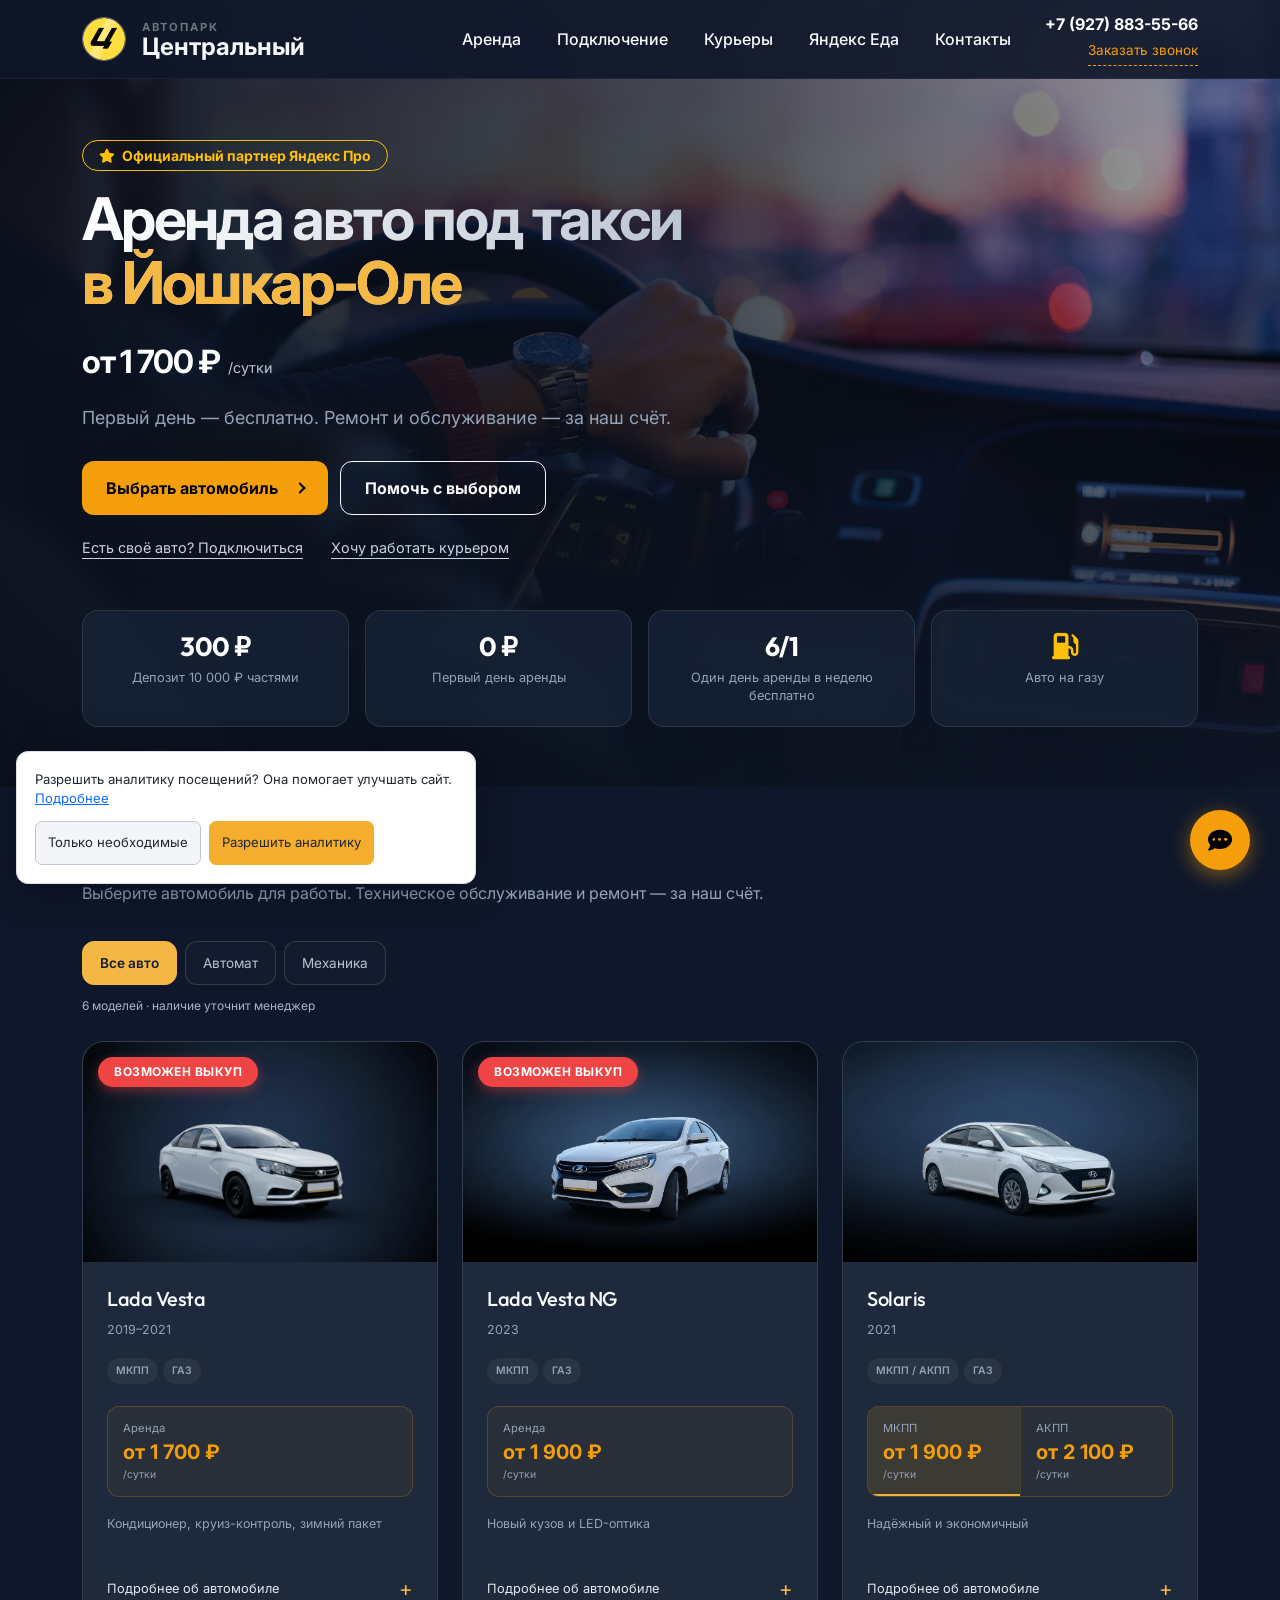
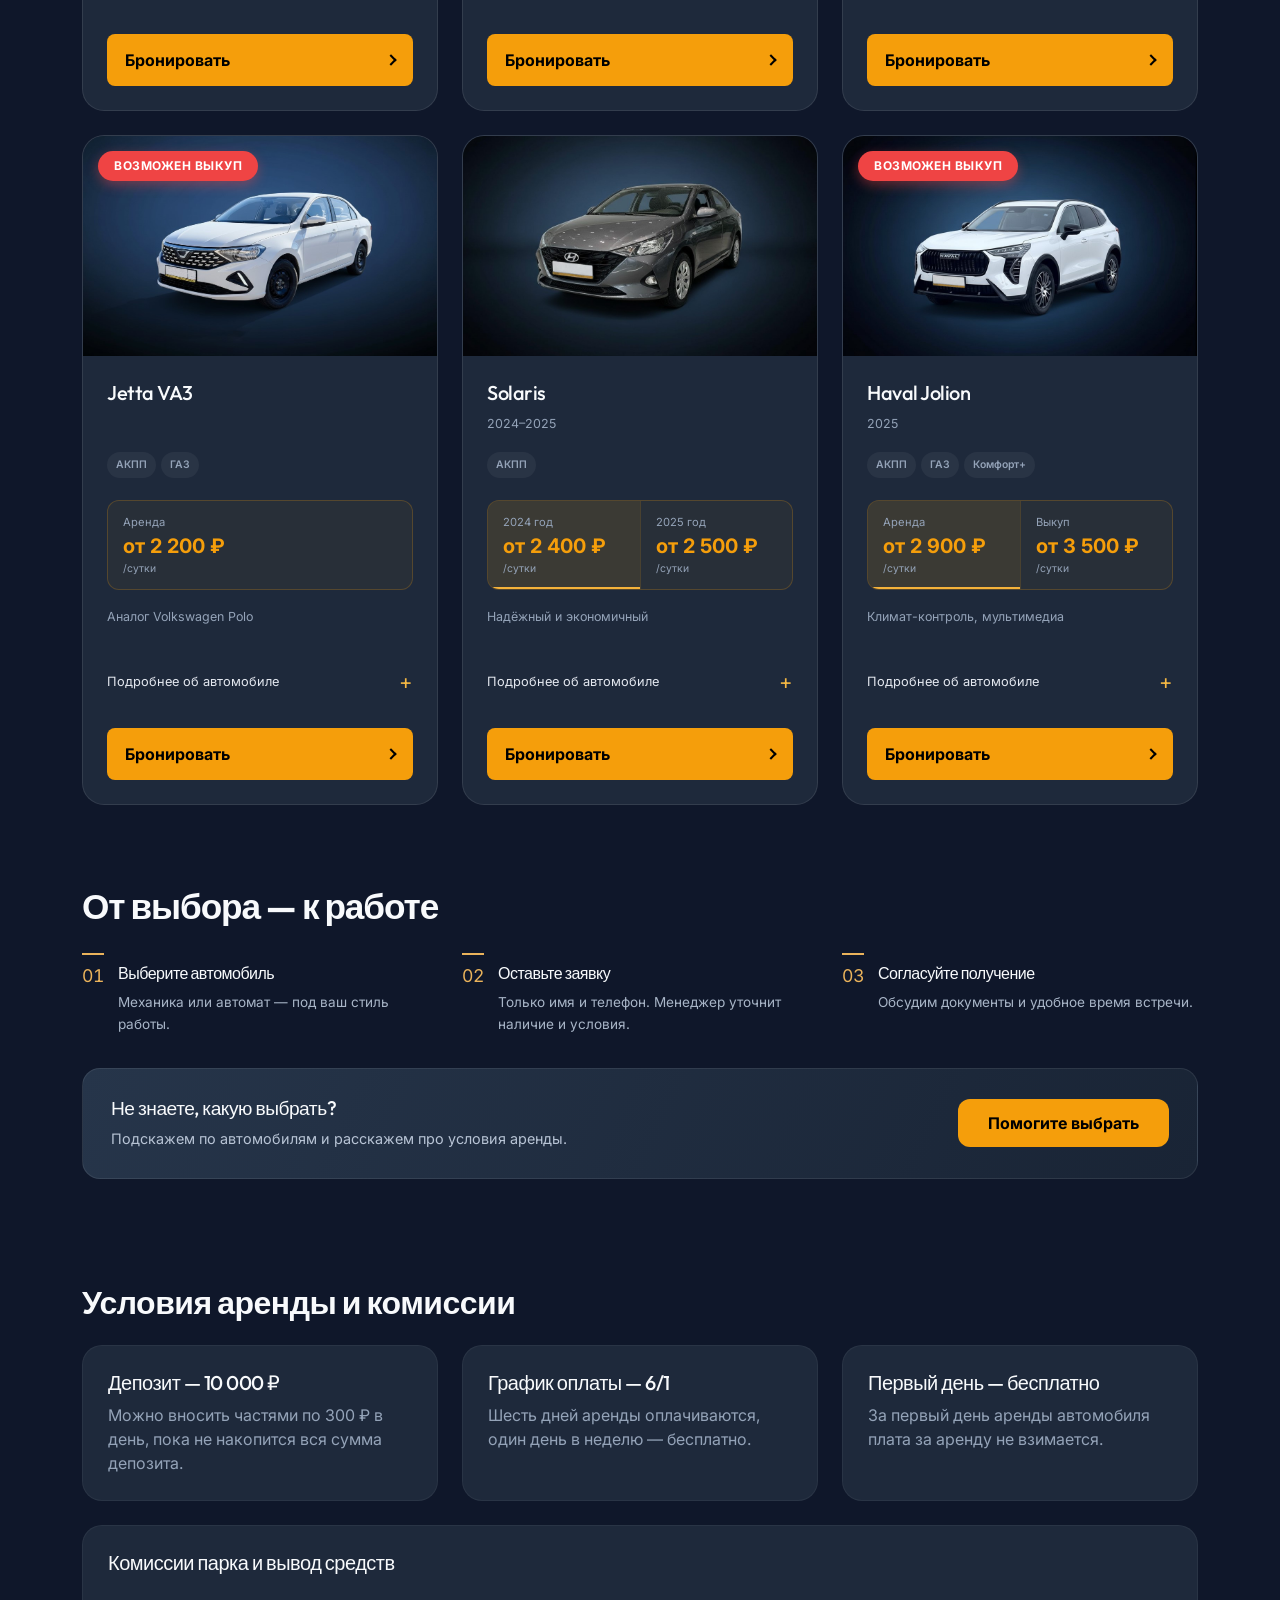
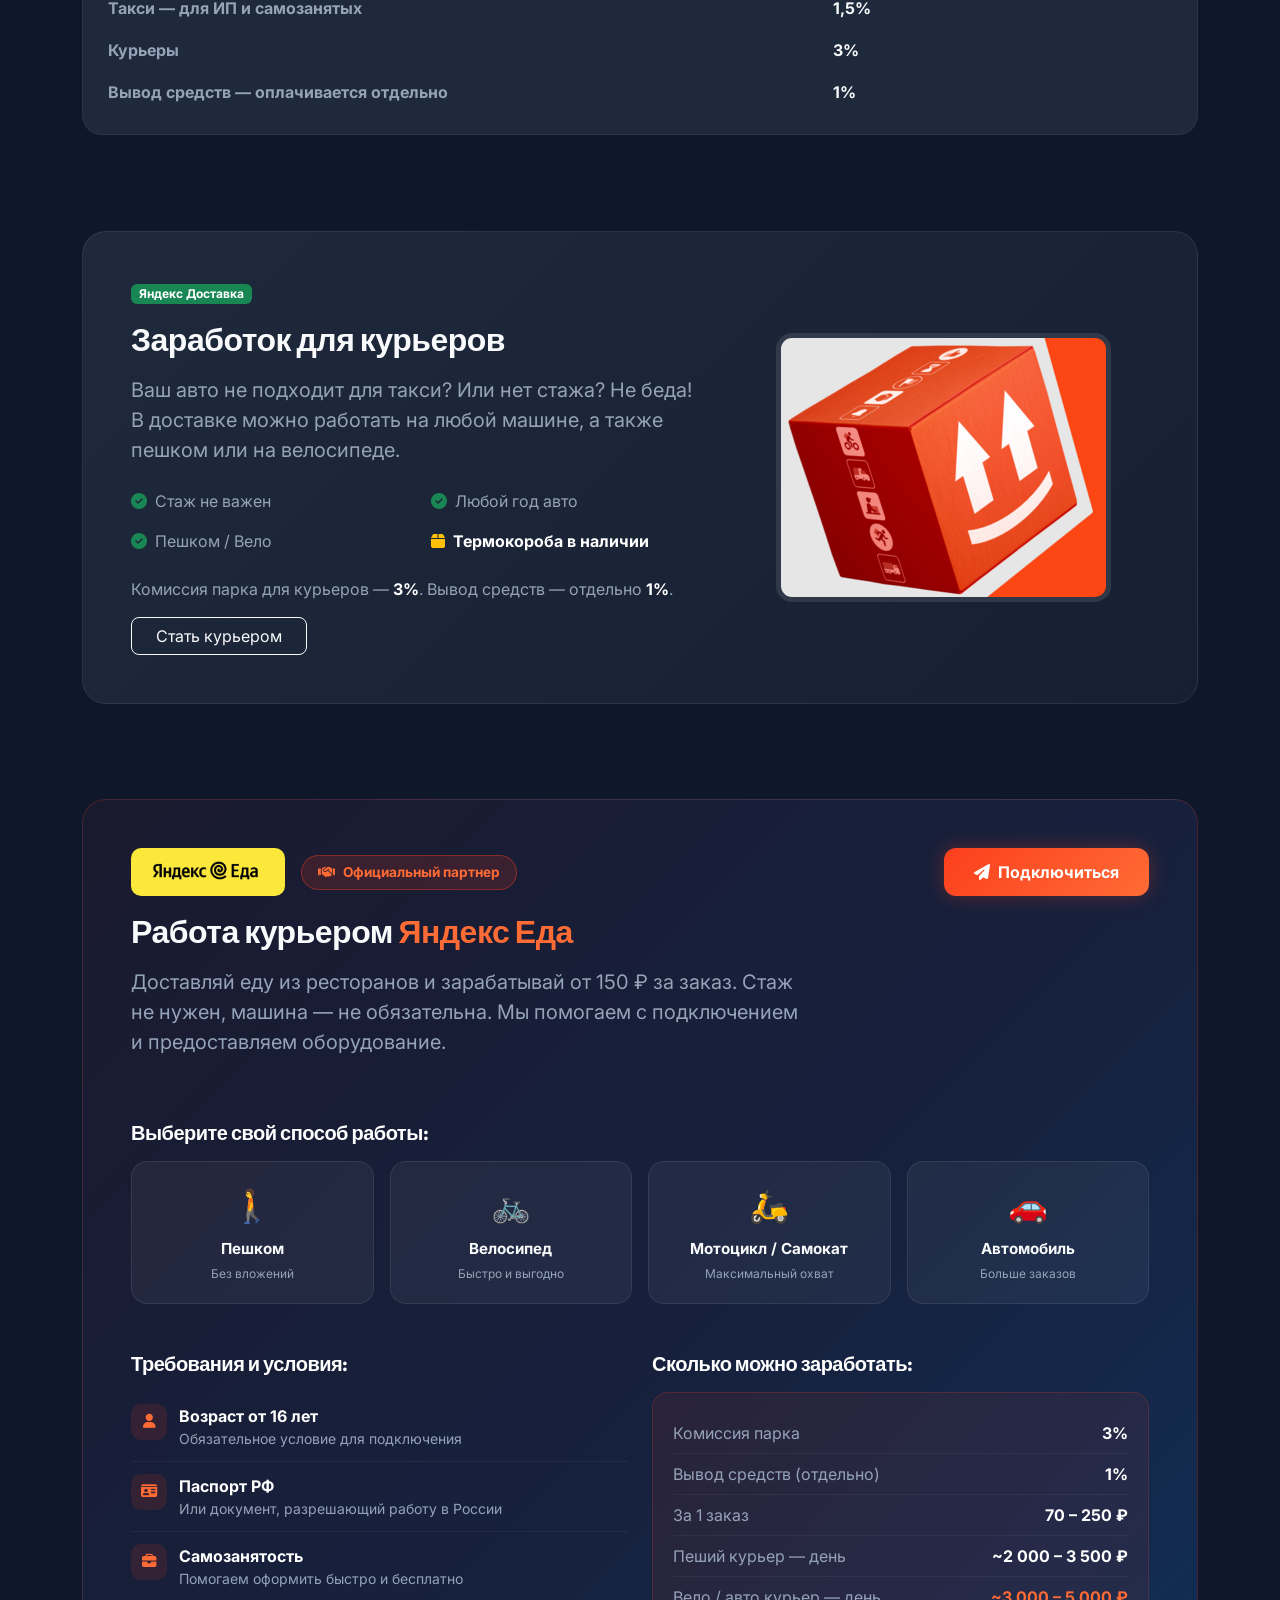
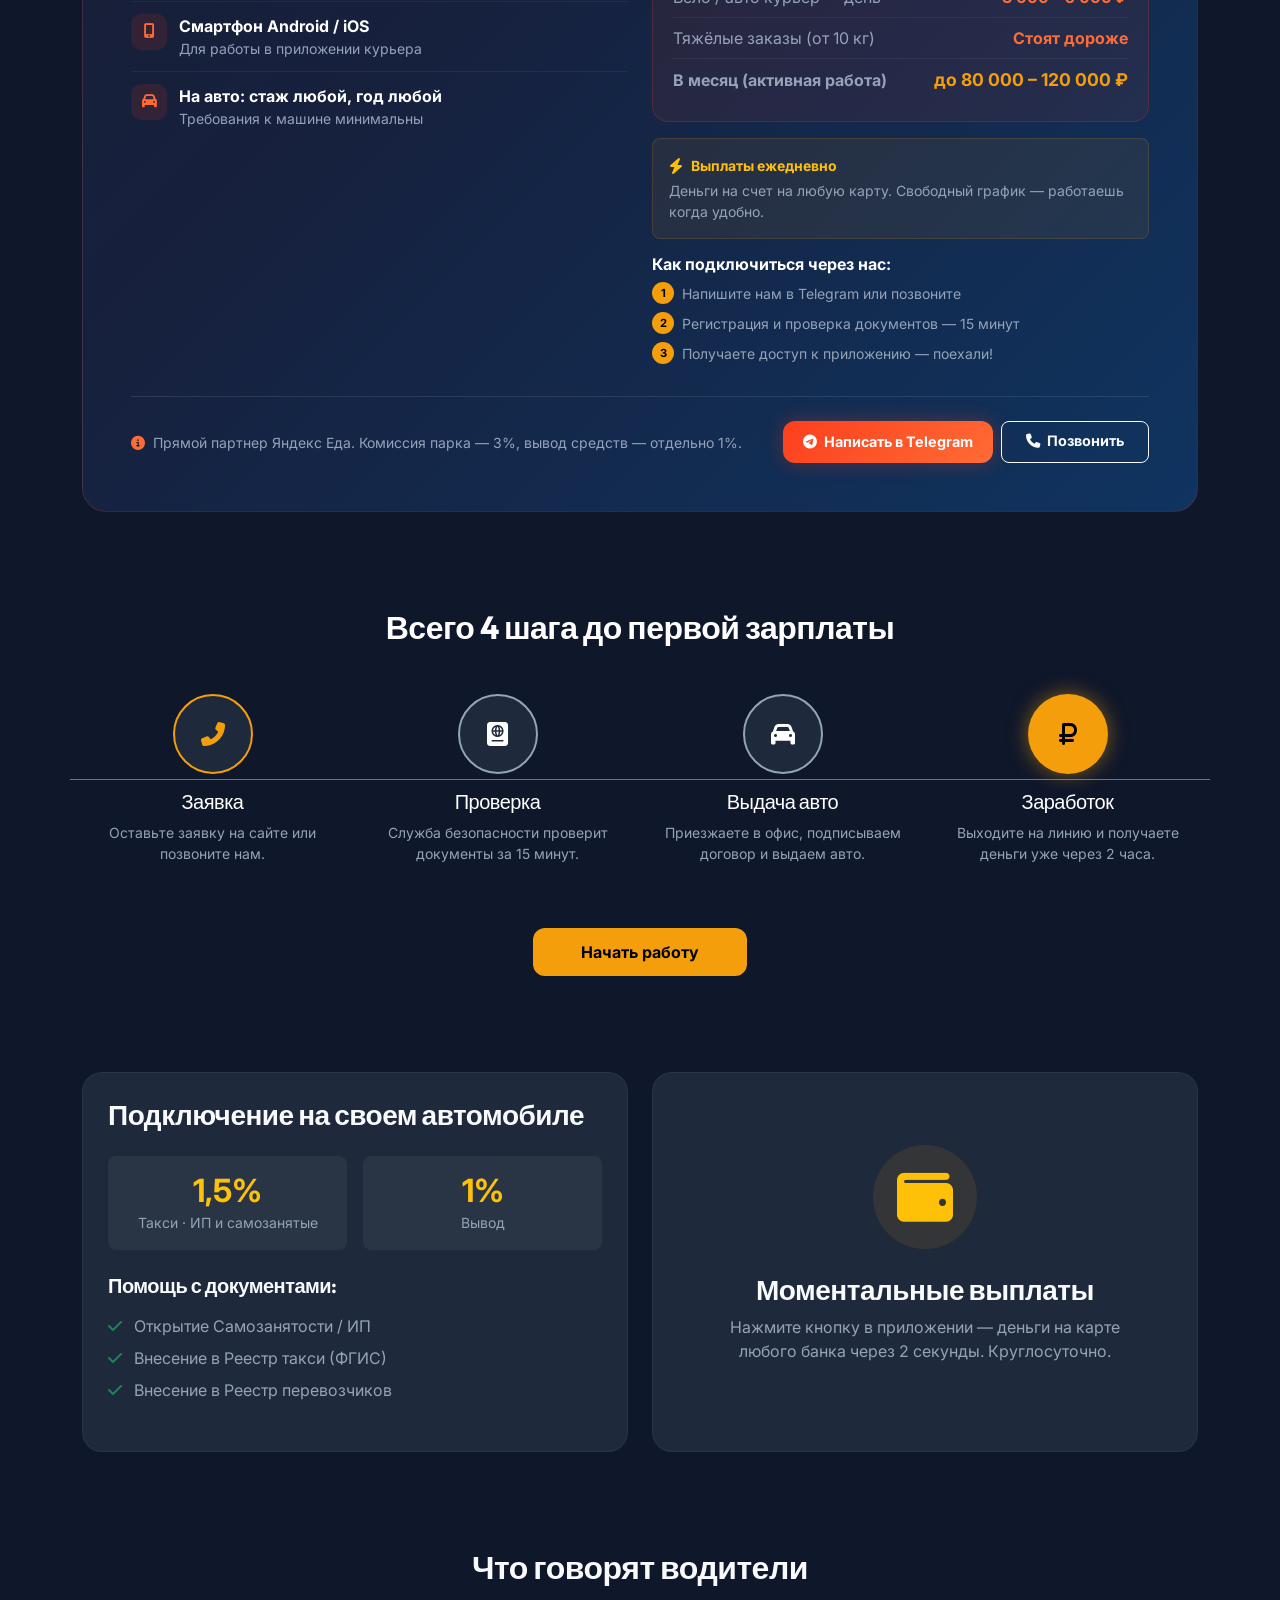
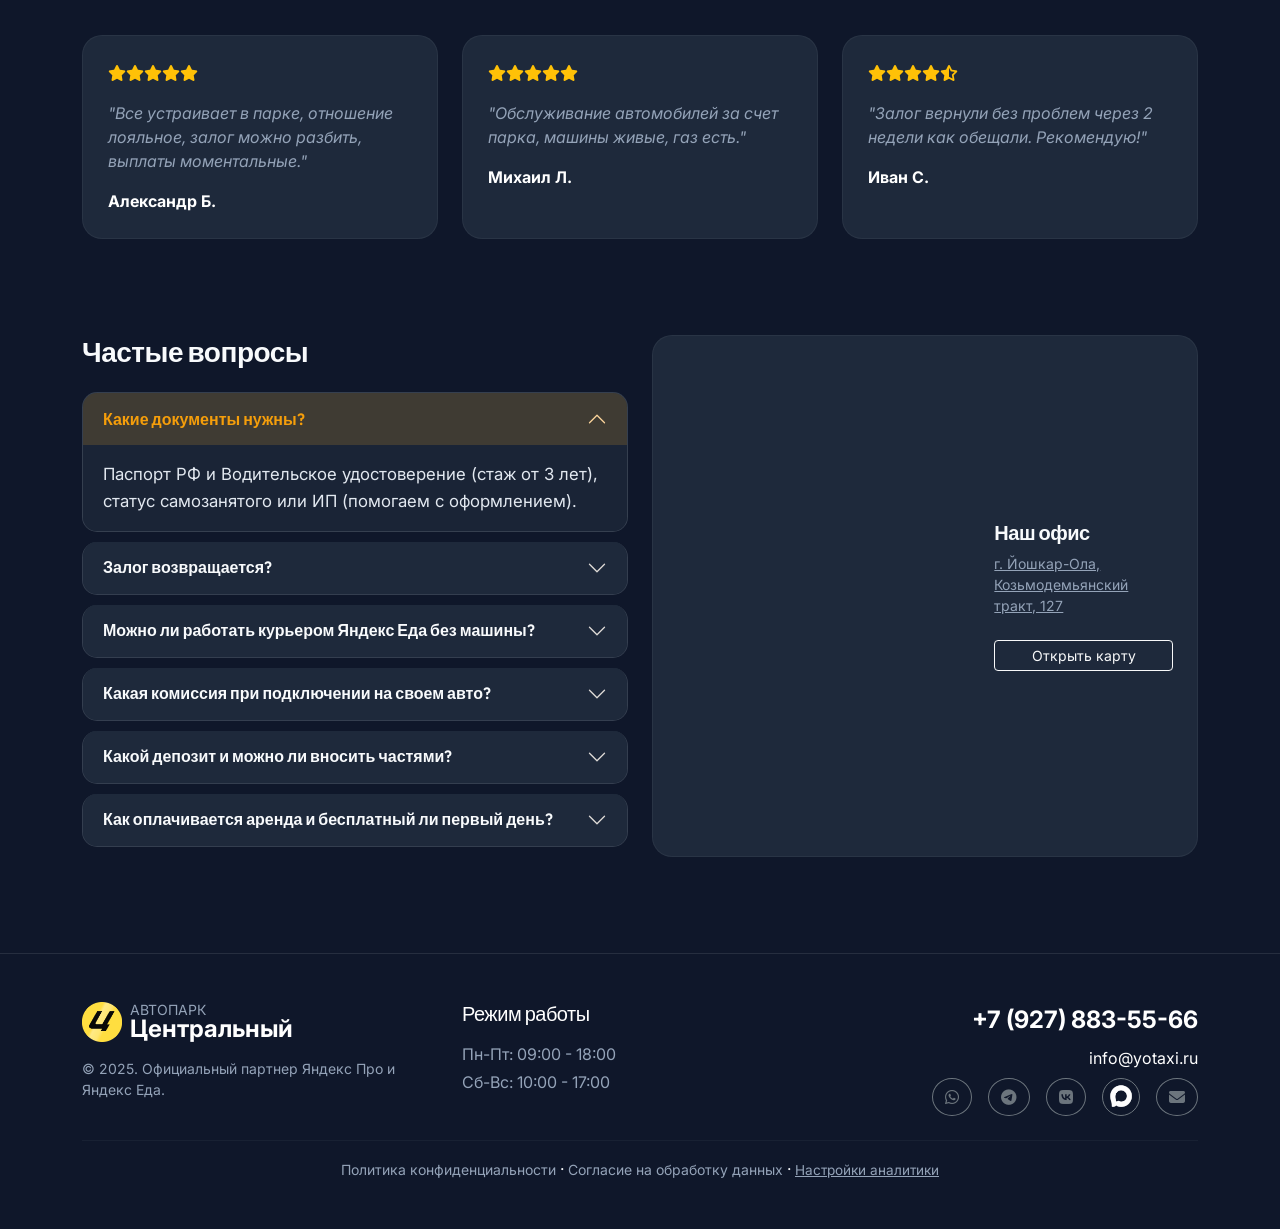
==== commit 6e5917bd: "Start map loading after core page resources before footer scrolling" ====
--- a/index.html
+++ b/index.html
@@ -1206,6 +1206,6 @@
     </script>
     <script src="privacy.js?v=20261109-1" defer></script>
     <script src="callback.js?v=20261109-mobile-1" defer></script>
-    <script src="mobile.js?v=20261109-mobile-1" defer></script>
+    <script src="mobile.js?v=20261110-mobile-2" defer></script>
 </body>
 </html>
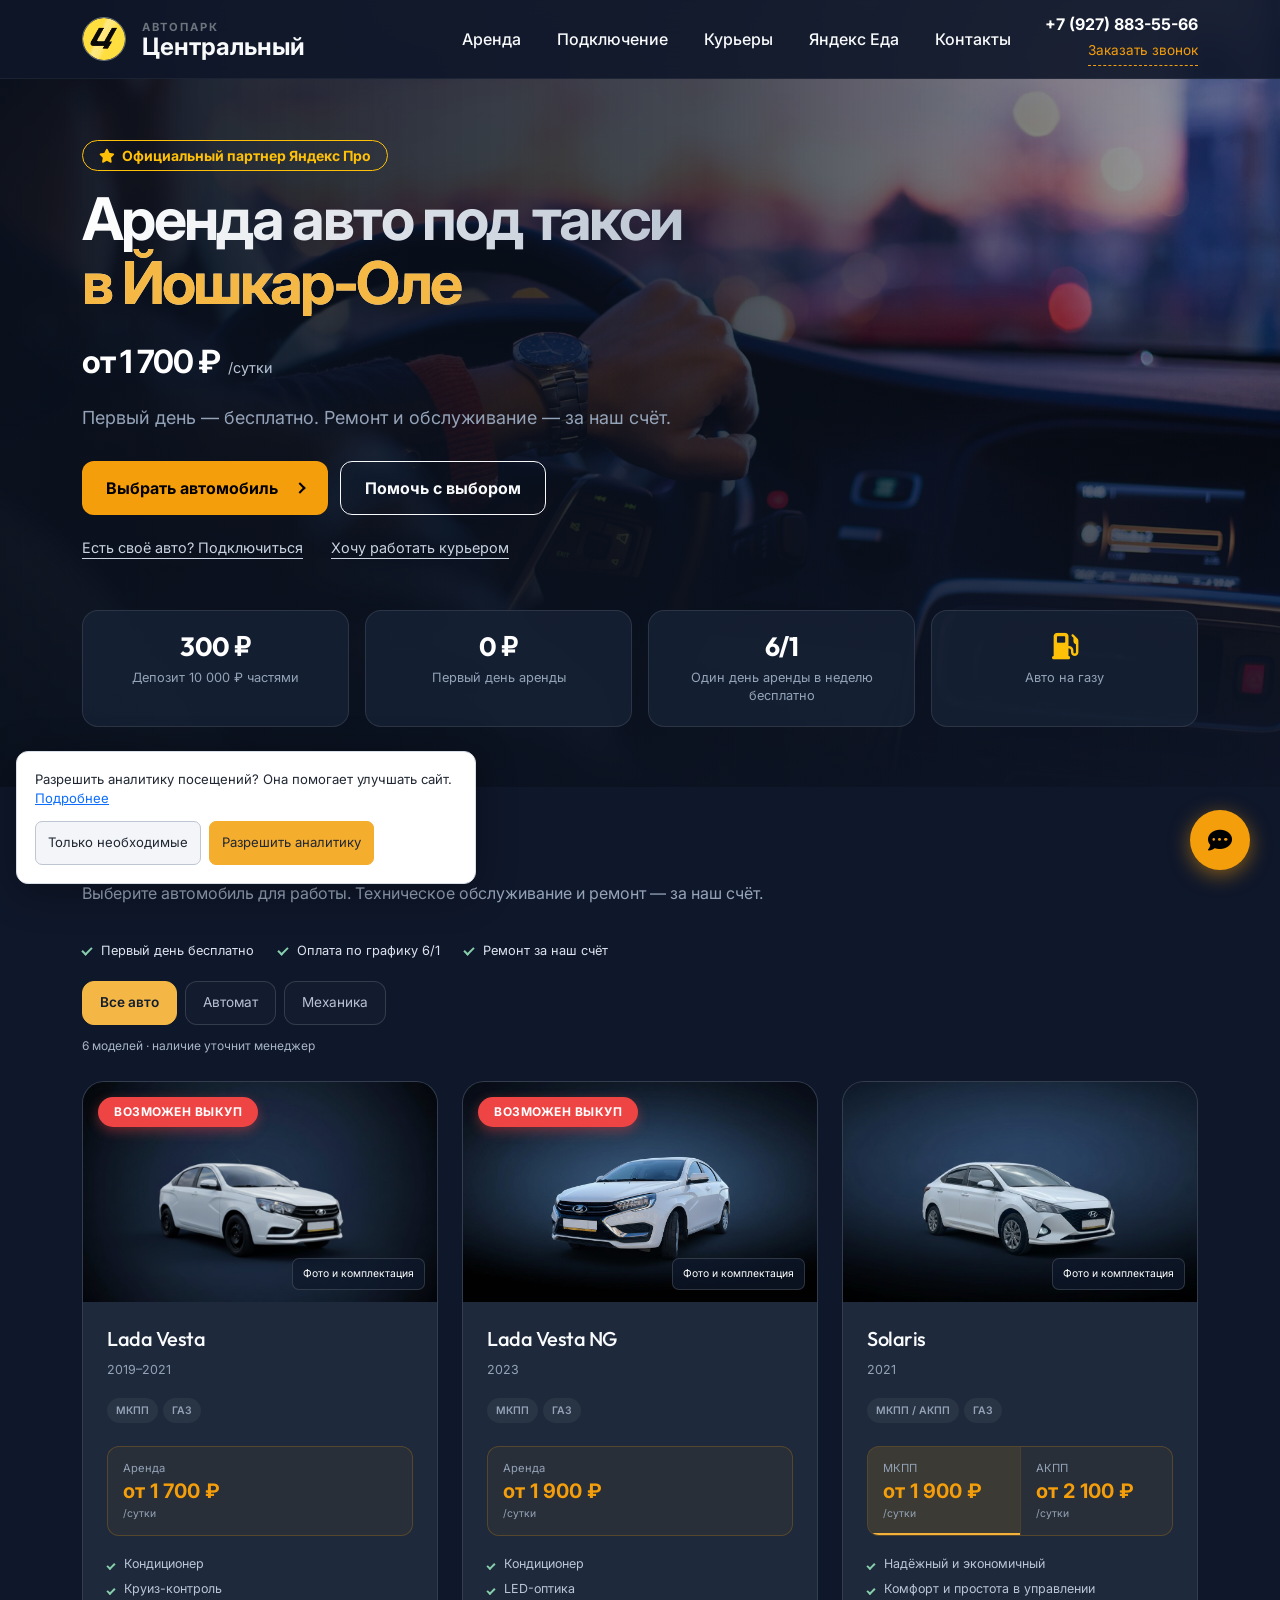
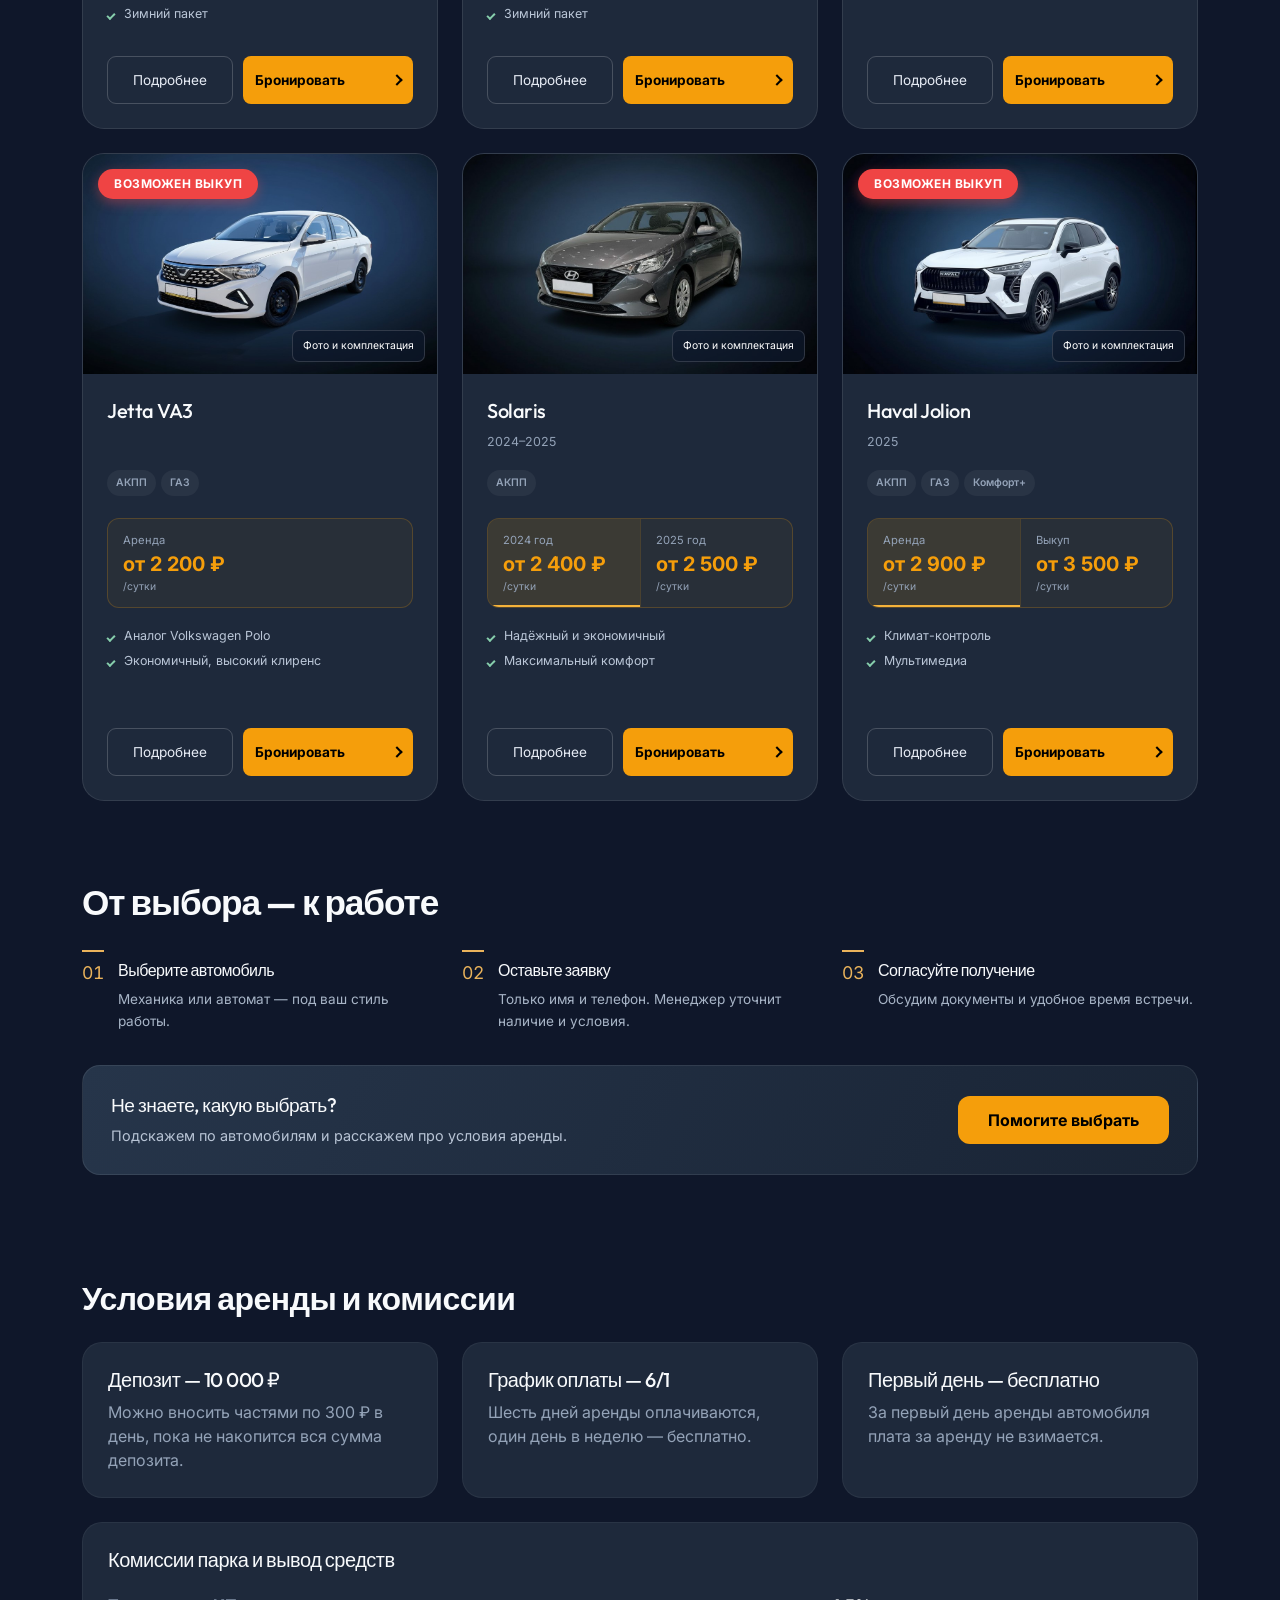
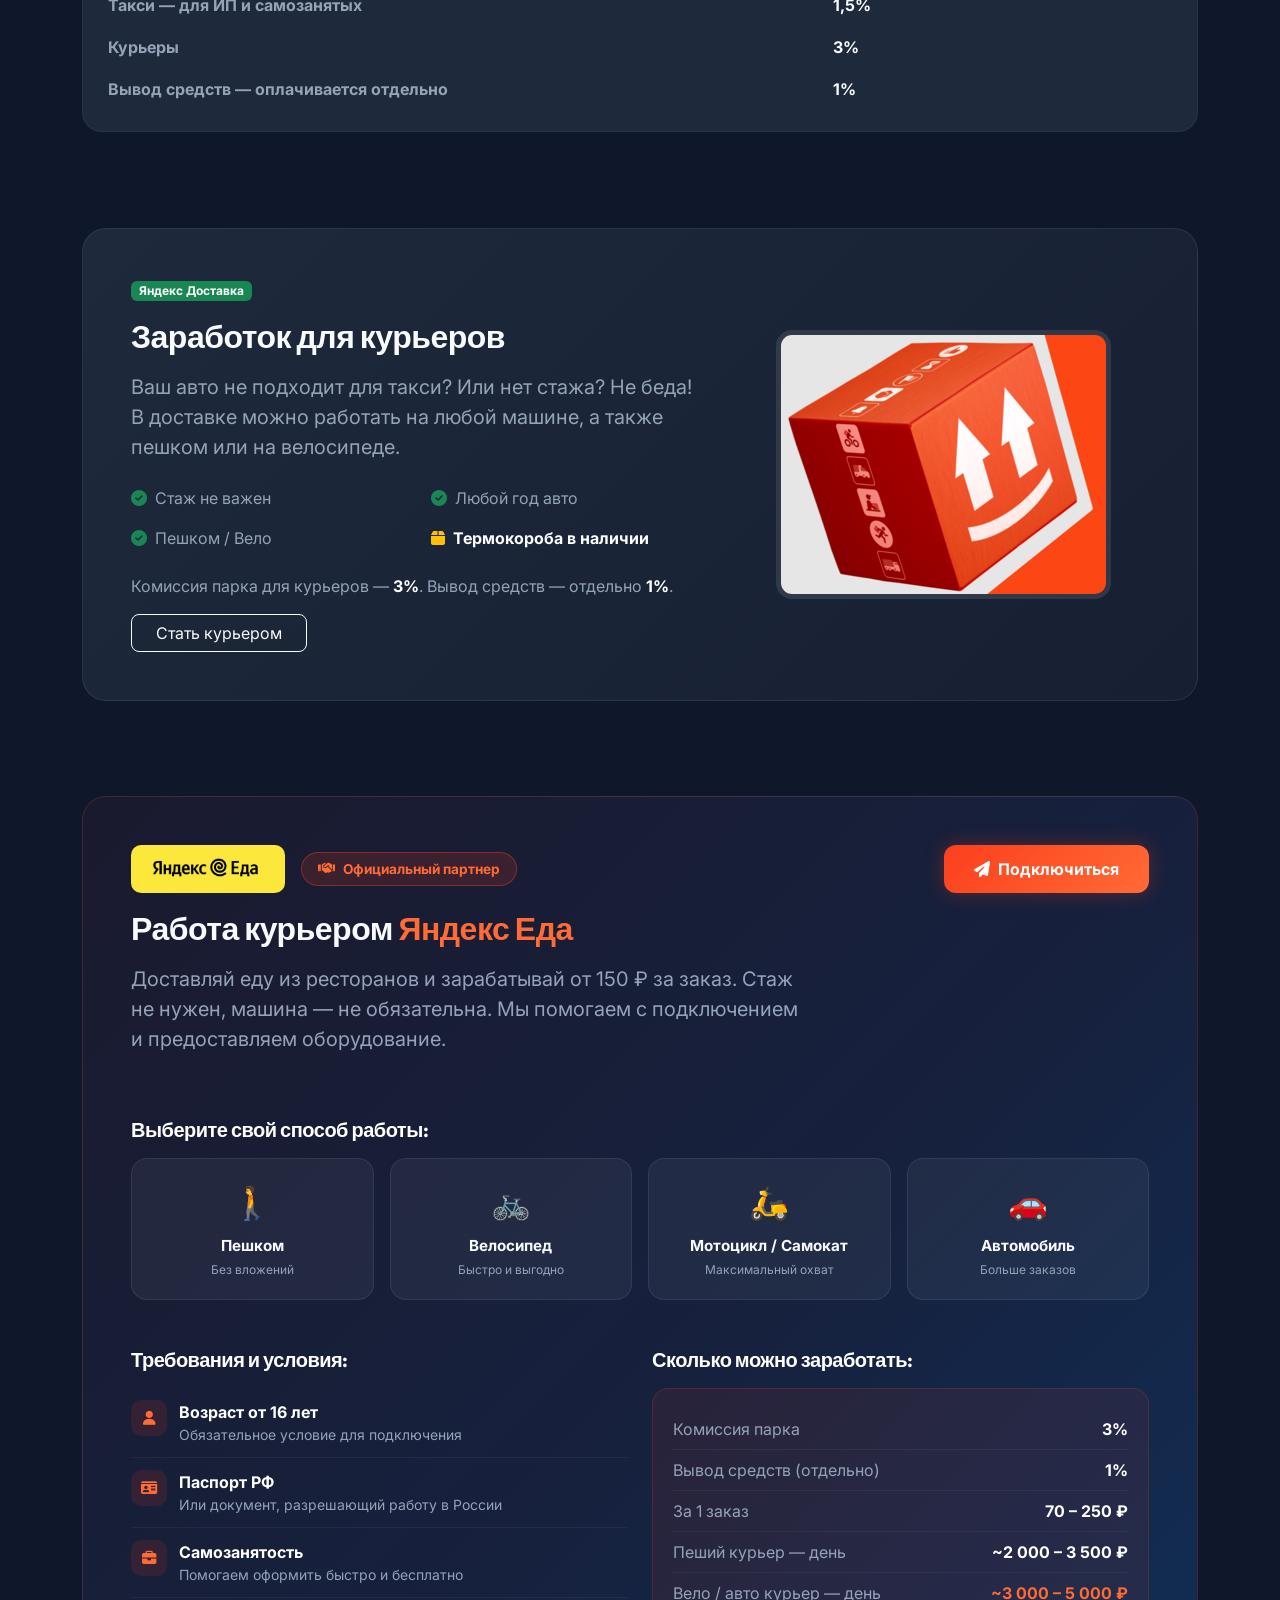
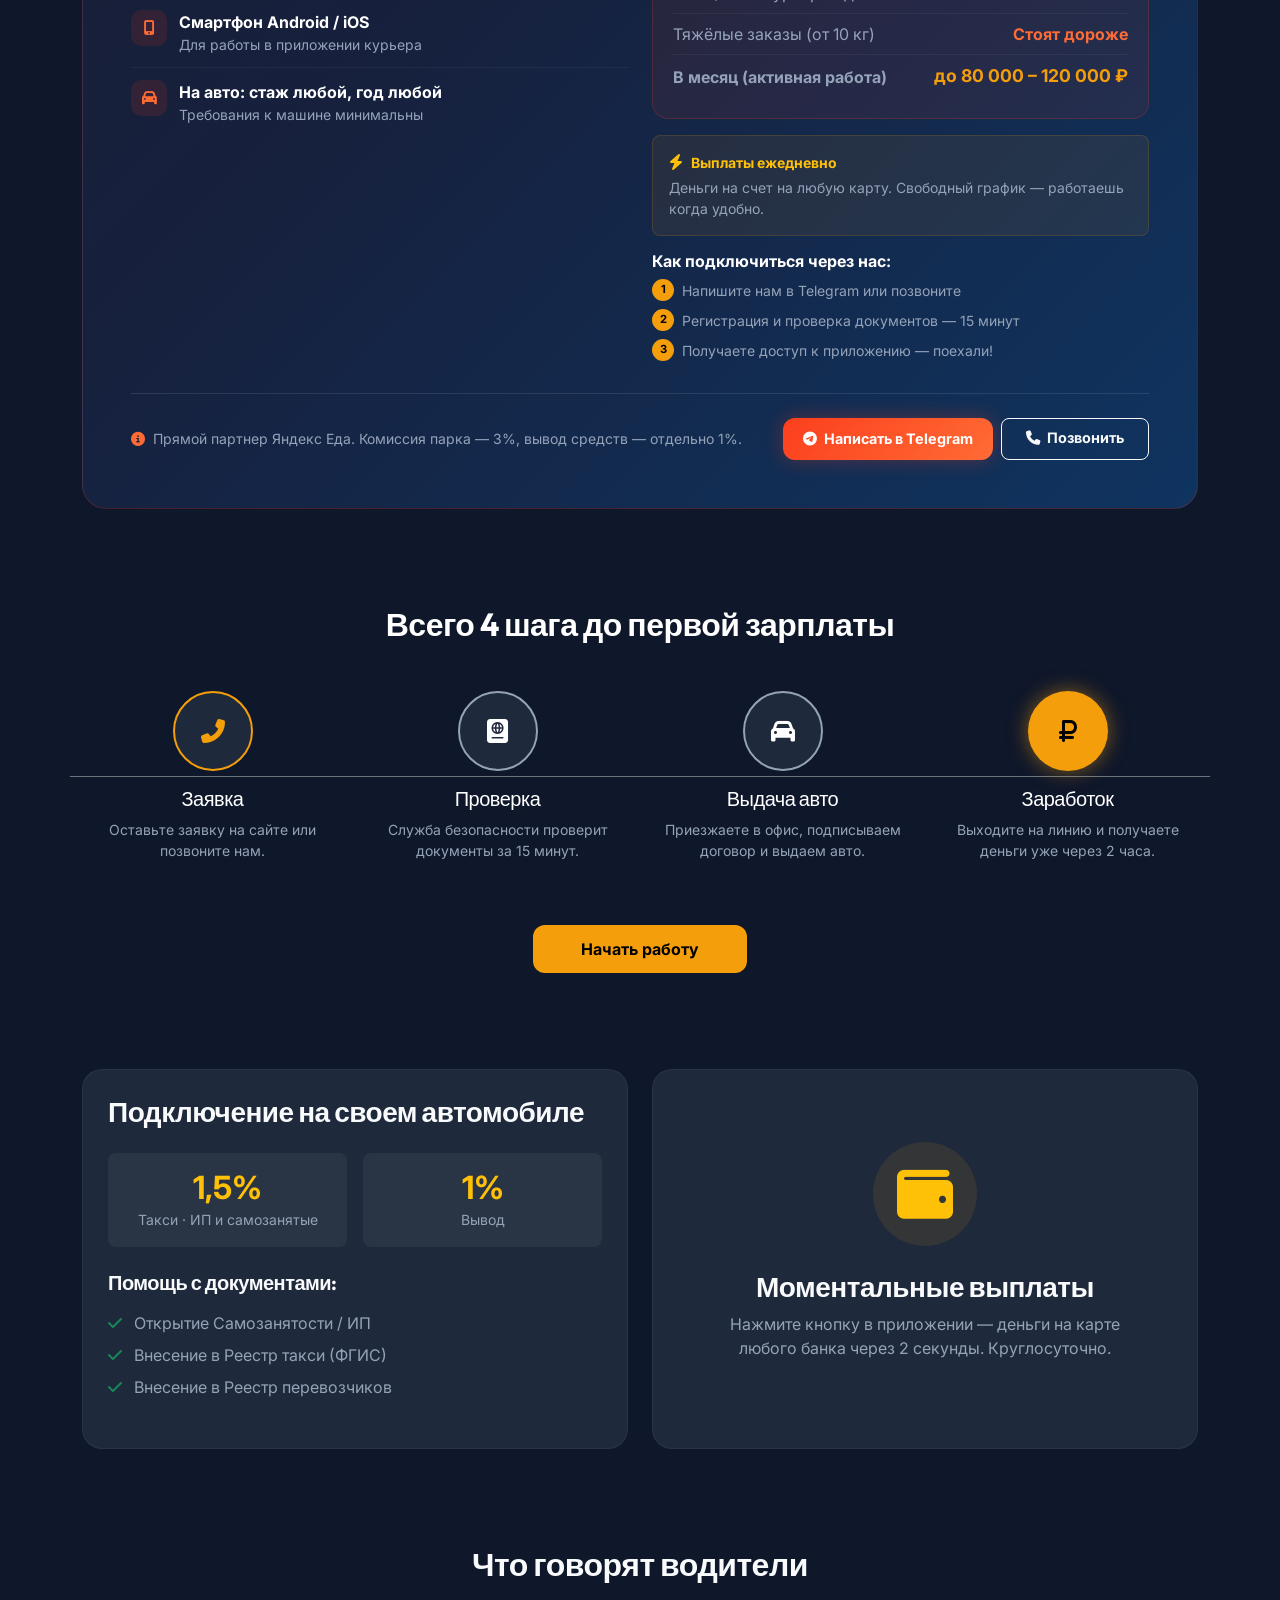
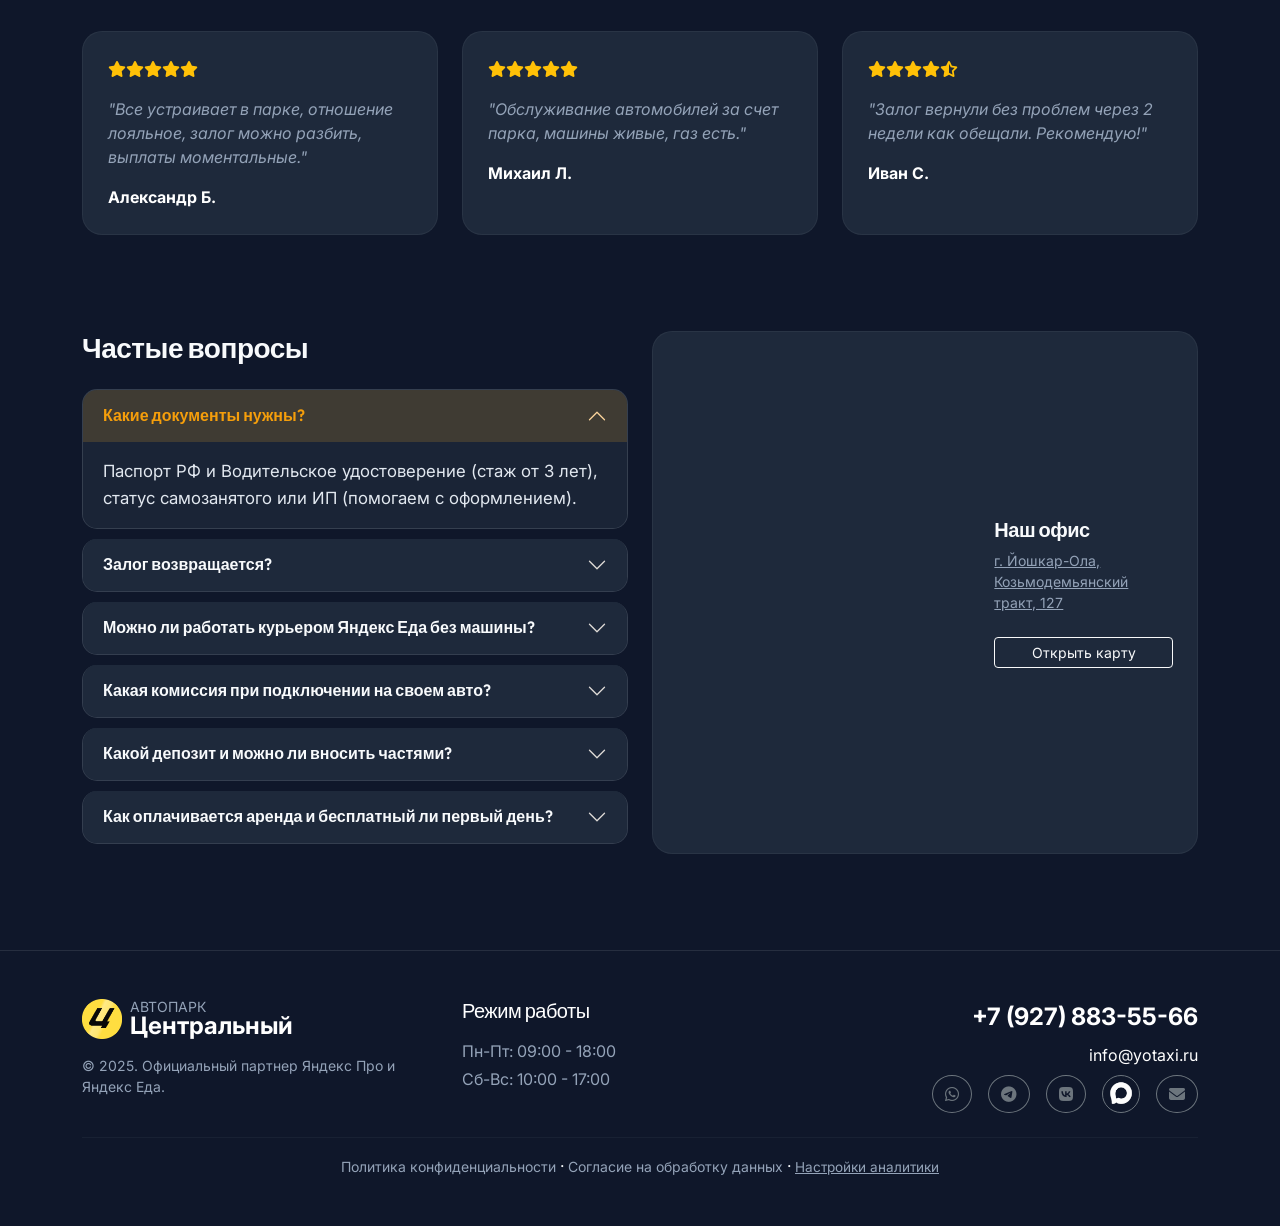
==== commit e661c17c: "Add separate vehicle gallery view with visible catalog benefits" ====
--- a/index.html
+++ b/index.html
@@ -401,7 +401,7 @@
         @media (min-width: 768px) { .mobile-nav { display: none; } }
         .text-gradient { background: linear-gradient(to right, #fff, #94a3b8); -webkit-background-clip: text; -webkit-text-fill-color: transparent; }
     </style>
-    <link rel="stylesheet" href="site.css?v=20261109-mobile-1">
+    <link rel="stylesheet" href="site.css?v=20261110-gallery-1">
 </head>
 <body>
     <!-- Шапка -->
@@ -496,6 +496,11 @@
                     <p class="text-dim mb-0">Выберите автомобиль для работы. Техническое обслуживание и ремонт — за наш счёт.</p>
                 </div>
             </div>
+            <ul class="rental-assurances" aria-label="Преимущества аренды">
+                <li><span class="feature-check" aria-hidden="true"></span>Первый день бесплатно</li>
+                <li><span class="feature-check" aria-hidden="true"></span>Оплата по графику 6/1</li>
+                <li><span class="feature-check" aria-hidden="true"></span>Ремонт за наш счёт</li>
+            </ul>
             <div class="catalog-toolbar">
                 <div class="catalog-filters" role="group" aria-label="Коробка передач">
                     <button type="button" data-filter="all" aria-pressed="true">Все авто</button>
@@ -506,110 +511,116 @@
             </div>
             <div class="row g-4">
                 <div class="col-md-6 col-lg-4" data-aos="fade-up">
-                    <article class="car-card" data-gearbox="manual">
-                        <div class="car-img-wrapper"><span class="badge-buyout">Возможен выкуп</span><img src="vesta21.jpeg" alt="Lada Vesta 2019–2021 — аренда под такси" loading="lazy" width="400" height="240"></div>
+                    <article data-car="vesta-2019-21" class="car-card" data-gearbox="manual">
+                        <div class="car-img-wrapper"><button type="button" class="car-photo-trigger" aria-label="Смотреть Lada Vesta"><span class="badge-buyout">Возможен выкуп</span><img src="vesta21.jpeg" alt="Lada Vesta 2019–2021 — аренда под такси" loading="lazy" width="400" height="240"><span class="car-photo-hint">Фото и комплектация</span></button></div>
                         <div class="car-body">
                             <div class="car-heading"><h3>Lada Vesta</h3><span class="car-year">2019–2021</span></div>
                             <div class="car-tags"><span class="tag">МКПП</span><span class="tag">ГАЗ</span></div>
                             <div class="car-rates car-rates-single"><div class="car-rate"><span class="car-rate-label">Аренда</span><div class="car-rate-value">от 1&nbsp;700&nbsp;₽</div><span class="car-rate-unit">/сутки</span></div></div>
-                            <p class="car-description">Кондиционер, круиз-контроль, зимний пакет</p>
-                            <details class="car-details"><summary>Подробнее об автомобиле</summary>
+                            <ul class="car-highlights"><li><span class="feature-check" aria-hidden="true"></span>Кондиционер</li><li><span class="feature-check" aria-hidden="true"></span>Круиз-контроль</li><li><span class="feature-check" aria-hidden="true"></span>Зимний пакет</li></ul>
+                            <template class="vehicle-content">
                                 <p>Кондиционер, круиз-контроль, зимний пакет. Просторный салон.</p>
                                 <div class="equipment-list"><details class="equipment-item"><summary><i class="fas fa-snowflake" aria-hidden="true"></i>Кондиционер</summary><p>Охлаждение воздуха в салоне.</p></details><details class="equipment-item"><summary><i class="fas fa-gauge-high" aria-hidden="true"></i>Круиз-контроль</summary><p>Поддержание выбранной скорости движения.</p></details><details class="equipment-item"><summary><i class="fas fa-temperature-low" aria-hidden="true"></i>Зимний пакет</summary><p>Набор опций для холодного времени года. Конкретные обогревы уточните у менеджера.</p></details></div>
                                 <figure><a href="vesta21.jpeg" target="_blank" rel="noopener"><img src="vesta21.jpeg" alt="Lada Vesta — внешний вид" loading="lazy" width="400" height="240"></a><figcaption>Внешний вид · нажмите на фото, чтобы увеличить</figcaption></figure>
                                 <p class="small text-dim">Комплектацию и наличие конкретного автомобиля подтвердит менеджер.</p>
-                            </details>
-                            <button type="button" class="btn btn-primary-custom booking-trigger mt-auto" data-bs-toggle="modal" data-bs-target="#callbackModal" data-vehicle="vesta-2019-21">Бронировать <span class="cta-arrow" aria-hidden="true"></span></button>
+                            </template>
+                            <div class="car-actions"><button type="button" class="car-detail-trigger">Подробнее</button>
+                            <button type="button" class="btn btn-primary-custom booking-trigger mt-auto" data-bs-toggle="modal" data-bs-target="#callbackModal" data-vehicle="vesta-2019-21">Бронировать <span class="cta-arrow" aria-hidden="true"></span></button></div>
                         </div>
                     </article>
                 </div>
                 <div class="col-md-6 col-lg-4" data-aos="fade-up">
-                    <article class="car-card" data-gearbox="manual">
-                        <div class="car-img-wrapper"><span class="badge-buyout">Возможен выкуп</span><img src="vesta23.jpg" alt="Lada Vesta NG 2023 — аренда под такси" loading="lazy" width="400" height="240"></div>
+                    <article data-car="vesta-2023" class="car-card" data-gearbox="manual">
+                        <div class="car-img-wrapper"><button type="button" class="car-photo-trigger" aria-label="Смотреть Lada Vesta NG"><span class="badge-buyout">Возможен выкуп</span><img src="vesta23.jpg" alt="Lada Vesta NG 2023 — аренда под такси" loading="lazy" width="400" height="240"><span class="car-photo-hint">Фото и комплектация</span></button></div>
                         <div class="car-body">
                             <div class="car-heading"><h3>Lada Vesta NG</h3><span class="car-year">2023</span></div>
                             <div class="car-tags"><span class="tag">МКПП</span><span class="tag">ГАЗ</span></div>
                             <div class="car-rates car-rates-single"><div class="car-rate"><span class="car-rate-label">Аренда</span><div class="car-rate-value">от 1&nbsp;900&nbsp;₽</div><span class="car-rate-unit">/сутки</span></div></div>
-                            <p class="car-description">Новый кузов и LED-оптика</p>
-                            <details class="car-details"><summary>Подробнее об автомобиле</summary>
+                            <ul class="car-highlights"><li><span class="feature-check" aria-hidden="true"></span>Кондиционер</li><li><span class="feature-check" aria-hidden="true"></span>LED-оптика</li><li><span class="feature-check" aria-hidden="true"></span>Зимний пакет</li></ul>
+                            <template class="vehicle-content">
                                 <p>Новый кузов и LED-оптика. Кондиционер, зимний пакет.</p>
                                 <div class="equipment-list"><details class="equipment-item"><summary><i class="fas fa-snowflake" aria-hidden="true"></i>Кондиционер</summary><p>Охлаждение воздуха в салоне.</p></details><details class="equipment-item"><summary><i class="fas fa-lightbulb" aria-hidden="true"></i>LED-оптика</summary><p>Светодиодная оптика.</p></details><details class="equipment-item"><summary><i class="fas fa-temperature-low" aria-hidden="true"></i>Зимний пакет</summary><p>Набор опций для холодного времени года. Конкретные обогревы уточните у менеджера.</p></details></div>
                                 <figure><a href="vesta23.jpg" target="_blank" rel="noopener"><img src="vesta23.jpg" alt="Lada Vesta NG — внешний вид" loading="lazy" width="400" height="240"></a><figcaption>Внешний вид · нажмите на фото, чтобы увеличить</figcaption></figure>
                                 <p class="small text-dim">Комплектацию и наличие конкретного автомобиля подтвердит менеджер.</p>
-                            </details>
-                            <button type="button" class="btn btn-primary-custom booking-trigger mt-auto" data-bs-toggle="modal" data-bs-target="#callbackModal" data-vehicle="vesta-2023">Бронировать <span class="cta-arrow" aria-hidden="true"></span></button>
+                            </template>
+                            <div class="car-actions"><button type="button" class="car-detail-trigger">Подробнее</button>
+                            <button type="button" class="btn btn-primary-custom booking-trigger mt-auto" data-bs-toggle="modal" data-bs-target="#callbackModal" data-vehicle="vesta-2023">Бронировать <span class="cta-arrow" aria-hidden="true"></span></button></div>
                         </div>
                     </article>
                 </div>
                 <div class="col-md-6 col-lg-4" data-aos="fade-up">
-                    <article class="car-card" data-gearbox="manual auto">
-                        <div class="car-img-wrapper"><img src="solaris.jpeg" alt="Solaris 2021 — аренда под такси" loading="lazy" width="400" height="240"></div>
+                    <article data-car="solaris-manual" class="car-card" data-gearbox="manual auto">
+                        <div class="car-img-wrapper"><button type="button" class="car-photo-trigger" aria-label="Смотреть Solaris"><img src="solaris.jpeg" alt="Solaris 2021 — аренда под такси" loading="lazy" width="400" height="240"><span class="car-photo-hint">Фото и комплектация</span></button></div>
                         <div class="car-body">
                             <div class="car-heading"><h3>Solaris</h3><span class="car-year">2021</span></div>
                             <div class="car-tags"><span class="tag">МКПП / АКПП</span><span class="tag">ГАЗ</span></div>
                             <div class="car-rates" role="group" aria-label="Выберите вариант автомобиля"><button type="button" class="car-rate car-rate-choice" data-variant="solaris-manual" aria-pressed="true"><span class="car-rate-label">МКПП</span><span class="car-rate-value">от 1&nbsp;900&nbsp;₽</span><span class="car-rate-unit">/сутки</span></button><button type="button" class="car-rate car-rate-choice" data-variant="solaris-auto" aria-pressed="false"><span class="car-rate-label">АКПП</span><span class="car-rate-value">от 2&nbsp;100&nbsp;₽</span><span class="car-rate-unit">/сутки</span></button></div>
-                            <p class="car-description">Надёжный и экономичный</p>
-                            <details class="car-details"><summary>Подробнее об автомобиле</summary>
+                            <ul class="car-highlights"><li><span class="feature-check" aria-hidden="true"></span>Надёжный и экономичный</li><li><span class="feature-check" aria-hidden="true"></span>Комфорт и простота в управлении</li></ul>
+                            <template class="vehicle-content">
                                 <p>Надёжный и экономичный. Комфорт и простота в управлении.</p>
                                 <div class="equipment-list"></div>
                                 <figure><a href="solaris.jpeg" target="_blank" rel="noopener"><img src="solaris.jpeg" alt="Solaris — внешний вид" loading="lazy" width="400" height="240"></a><figcaption>Внешний вид · нажмите на фото, чтобы увеличить</figcaption></figure>
                                 <p class="small text-dim">Комплектацию и наличие конкретного автомобиля подтвердит менеджер.</p>
-                            </details>
-                            <button type="button" class="btn btn-primary-custom booking-trigger mt-auto" data-bs-toggle="modal" data-bs-target="#callbackModal" data-vehicle="solaris-manual">Бронировать <span class="cta-arrow" aria-hidden="true"></span></button>
+                            </template>
+                            <div class="car-actions"><button type="button" class="car-detail-trigger">Подробнее</button>
+                            <button type="button" class="btn btn-primary-custom booking-trigger mt-auto" data-bs-toggle="modal" data-bs-target="#callbackModal" data-vehicle="solaris-manual">Бронировать <span class="cta-arrow" aria-hidden="true"></span></button></div>
                         </div>
                     </article>
                 </div>
                 <div class="col-md-6 col-lg-4" data-aos="fade-up">
-                    <article class="car-card" data-gearbox="auto">
-                        <div class="car-img-wrapper"><span class="badge-buyout">Возможен выкуп</span><img src="jetta.jpeg" alt="Jetta VA3  — аренда под такси" loading="lazy" width="400" height="240"></div>
+                    <article data-car="jetta" class="car-card" data-gearbox="auto">
+                        <div class="car-img-wrapper"><button type="button" class="car-photo-trigger" aria-label="Смотреть Jetta VA3"><span class="badge-buyout">Возможен выкуп</span><img src="jetta.jpeg" alt="Jetta VA3  — аренда под такси" loading="lazy" width="400" height="240"><span class="car-photo-hint">Фото и комплектация</span></button></div>
                         <div class="car-body">
                             <div class="car-heading"><h3>Jetta VA3</h3><span class="car-year">&nbsp;</span></div>
                             <div class="car-tags"><span class="tag">АКПП</span><span class="tag">ГАЗ</span></div>
                             <div class="car-rates car-rates-single"><div class="car-rate"><span class="car-rate-label">Аренда</span><div class="car-rate-value">от 2&nbsp;200&nbsp;₽</div><span class="car-rate-unit">/сутки</span></div></div>
-                            <p class="car-description">Аналог Volkswagen Polo</p>
-                            <details class="car-details"><summary>Подробнее об автомобиле</summary>
+                            <ul class="car-highlights"><li><span class="feature-check" aria-hidden="true"></span>Аналог Volkswagen Polo</li><li><span class="feature-check" aria-hidden="true"></span>Экономичный, высокий клиренс</li></ul>
+                            <template class="vehicle-content">
                                 <p>Аналог Volkswagen Polo. Экономичный, высокий клиренс.</p>
                                 <div class="equipment-list"></div>
                                 <figure><a href="jetta.jpeg" target="_blank" rel="noopener"><img src="jetta.jpeg" alt="Jetta VA3 — внешний вид" loading="lazy" width="400" height="240"></a><figcaption>Внешний вид · нажмите на фото, чтобы увеличить</figcaption></figure>
                                 <p class="small text-dim">Комплектацию и наличие конкретного автомобиля подтвердит менеджер.</p>
-                            </details>
-                            <button type="button" class="btn btn-primary-custom booking-trigger mt-auto" data-bs-toggle="modal" data-bs-target="#callbackModal" data-vehicle="jetta">Бронировать <span class="cta-arrow" aria-hidden="true"></span></button>
+                            </template>
+                            <div class="car-actions"><button type="button" class="car-detail-trigger">Подробнее</button>
+                            <button type="button" class="btn btn-primary-custom booking-trigger mt-auto" data-bs-toggle="modal" data-bs-target="#callbackModal" data-vehicle="jetta">Бронировать <span class="cta-arrow" aria-hidden="true"></span></button></div>
                         </div>
                     </article>
                 </div>
                 <div class="col-md-6 col-lg-4" data-aos="fade-up">
-                    <article class="car-card" data-gearbox="auto">
-                        <div class="car-img-wrapper"><img src="solaris24.jpeg" alt="Solaris 2024–2025 — аренда под такси" loading="lazy" width="400" height="240"></div>
+                    <article data-car="solaris-2024" class="car-card" data-gearbox="auto">
+                        <div class="car-img-wrapper"><button type="button" class="car-photo-trigger" aria-label="Смотреть Solaris"><img src="solaris24.jpeg" alt="Solaris 2024–2025 — аренда под такси" loading="lazy" width="400" height="240"><span class="car-photo-hint">Фото и комплектация</span></button></div>
                         <div class="car-body">
                             <div class="car-heading"><h3>Solaris</h3><span class="car-year">2024–2025</span></div>
                             <div class="car-tags"><span class="tag">АКПП</span></div>
                             <div class="car-rates" role="group" aria-label="Выберите вариант автомобиля"><button type="button" class="car-rate car-rate-choice" data-variant="solaris-2024" aria-pressed="true"><span class="car-rate-label">2024 год</span><span class="car-rate-value">от 2&nbsp;400&nbsp;₽</span><span class="car-rate-unit">/сутки</span></button><button type="button" class="car-rate car-rate-choice" data-variant="solaris-2025" aria-pressed="false"><span class="car-rate-label">2025 год</span><span class="car-rate-value">от 2&nbsp;500&nbsp;₽</span><span class="car-rate-unit">/сутки</span></button></div>
-                            <p class="car-description">Надёжный и экономичный</p>
-                            <details class="car-details"><summary>Подробнее об автомобиле</summary>
+                            <ul class="car-highlights"><li><span class="feature-check" aria-hidden="true"></span>Надёжный и экономичный</li><li><span class="feature-check" aria-hidden="true"></span>Максимальный комфорт</li></ul>
+                            <template class="vehicle-content">
                                 <p>Надёжный и экономичный. Максимальный комфорт.</p>
                                 <div class="equipment-list"></div>
                                 <figure><a href="solaris24.jpeg" target="_blank" rel="noopener"><img src="solaris24.jpeg" alt="Solaris — внешний вид" loading="lazy" width="400" height="240"></a><figcaption>Внешний вид · нажмите на фото, чтобы увеличить</figcaption></figure>
                                 <p class="small text-dim">Комплектацию и наличие конкретного автомобиля подтвердит менеджер.</p>
-                            </details>
-                            <button type="button" class="btn btn-primary-custom booking-trigger mt-auto" data-bs-toggle="modal" data-bs-target="#callbackModal" data-vehicle="solaris-2024">Бронировать <span class="cta-arrow" aria-hidden="true"></span></button>
+                            </template>
+                            <div class="car-actions"><button type="button" class="car-detail-trigger">Подробнее</button>
+                            <button type="button" class="btn btn-primary-custom booking-trigger mt-auto" data-bs-toggle="modal" data-bs-target="#callbackModal" data-vehicle="solaris-2024">Бронировать <span class="cta-arrow" aria-hidden="true"></span></button></div>
                         </div>
                     </article>
                 </div>
                 <div class="col-md-6 col-lg-4" data-aos="fade-up">
-                    <article class="car-card" data-gearbox="auto">
-                        <div class="car-img-wrapper"><span class="badge-buyout">Возможен выкуп</span><img src="haval.jpeg" alt="Haval Jolion 2025 — аренда под такси" loading="lazy" width="400" height="240"></div>
+                    <article data-car="haval-rent" class="car-card" data-gearbox="auto">
+                        <div class="car-img-wrapper"><button type="button" class="car-photo-trigger" aria-label="Смотреть Haval Jolion"><span class="badge-buyout">Возможен выкуп</span><img src="haval.jpeg" alt="Haval Jolion 2025 — аренда под такси" loading="lazy" width="400" height="240"><span class="car-photo-hint">Фото и комплектация</span></button></div>
                         <div class="car-body">
                             <div class="car-heading"><h3>Haval Jolion</h3><span class="car-year">2025</span></div>
                             <div class="car-tags"><span class="tag">АКПП</span><span class="tag">ГАЗ</span><span class="tag">Комфорт+</span></div>
                             <div class="car-rates" role="group" aria-label="Выберите вариант автомобиля"><button type="button" class="car-rate car-rate-choice" data-variant="haval-rent" aria-pressed="true"><span class="car-rate-label">Аренда</span><span class="car-rate-value">от 2&nbsp;900&nbsp;₽</span><span class="car-rate-unit">/сутки</span></button><button type="button" class="car-rate car-rate-choice" data-variant="haval-buyout" aria-pressed="false"><span class="car-rate-label">Выкуп</span><span class="car-rate-value">от 3&nbsp;500&nbsp;₽</span><span class="car-rate-unit">/сутки</span></button></div>
-                            <p class="car-description">Климат-контроль, мультимедиа</p>
-                            <details class="car-details"><summary>Подробнее об автомобиле</summary>
+                            <ul class="car-highlights"><li><span class="feature-check" aria-hidden="true"></span>Климат-контроль</li><li><span class="feature-check" aria-hidden="true"></span>Мультимедиа</li></ul>
+                            <template class="vehicle-content">
                                 <p>Климат-контроль, мультимедиа. Белый кузов без наклеек.</p>
                                 <div class="equipment-list"><details class="equipment-item"><summary><i class="fas fa-snowflake" aria-hidden="true"></i>Климат-контроль</summary><p>Автоматическое поддержание заданной температуры в салоне.</p></details><details class="equipment-item"><summary><i class="fas fa-music" aria-hidden="true"></i>Мультимедиа</summary><p>Мультимедийная система. Поддержку Bluetooth в конкретной машине уточните у менеджера.</p></details></div>
                                 <figure><a href="haval.jpeg" target="_blank" rel="noopener"><img src="haval.jpeg" alt="Haval Jolion — внешний вид" loading="lazy" width="400" height="240"></a><figcaption>Внешний вид · нажмите на фото, чтобы увеличить</figcaption></figure>
                                 <p class="small text-dim">Комплектацию и наличие конкретного автомобиля подтвердит менеджер.</p>
-                            </details>
-                            <button type="button" class="btn btn-primary-custom booking-trigger mt-auto" data-bs-toggle="modal" data-bs-target="#callbackModal" data-vehicle="haval-rent">Бронировать <span class="cta-arrow" aria-hidden="true"></span></button>
+                            </template>
+                            <div class="car-actions"><button type="button" class="car-detail-trigger">Подробнее</button>
+                            <button type="button" class="btn btn-primary-custom booking-trigger mt-auto" data-bs-toggle="modal" data-bs-target="#callbackModal" data-vehicle="haval-rent">Бронировать <span class="cta-arrow" aria-hidden="true"></span></button></div>
                         </div>
                     </article>
                 </div>
@@ -1116,6 +1127,36 @@
         </div>
         <button type="button" class="chat-toggle" id="chatToggle" aria-label="Выбрать способ связи" aria-controls="chatButtons" aria-expanded="false"><i class="fas fa-comment-dots"></i></button>
     </div>
+
+    <!-- A separate vehicle view preserves the catalog behind it. -->
+    <dialog id="vehicleDialog" class="vehicle-dialog" aria-labelledby="vehicleTitle">
+        <div class="vehicle-dialog-shell">
+            <header class="vehicle-view-header"><button type="button" id="vehicleBack" class="vehicle-back"><span class="back-chevron" aria-hidden="true"></span>Назад к автомобилям</button><span id="vehicleModelCount"></span></header>
+            <div class="vehicle-view-scroll">
+                <div class="vehicle-view-layout">
+                    <div class="vehicle-visual">
+                        <div class="vehicle-gallery" id="vehicleGallery" tabindex="0" aria-label="Фотографии автомобиля">
+                            <img id="vehicleGalleryImage" alt="" width="800" height="480">
+                            <button type="button" id="vehiclePhotoPrev" class="gallery-control gallery-prev" aria-label="Предыдущее фото"><span class="back-chevron" aria-hidden="true"></span></button>
+                            <button type="button" id="vehiclePhotoNext" class="gallery-control gallery-next" aria-label="Следующее фото"><span class="back-chevron" aria-hidden="true"></span></button>
+                        </div>
+                        <div class="vehicle-photo-meta"><span id="vehiclePhotoCaption"></span><span id="vehiclePhotoCount" aria-live="polite"></span></div>
+                        <div id="vehicleThumbnails" class="vehicle-thumbnails" aria-label="Выбрать фотографию"></div>
+                        <nav class="vehicle-model-nav" aria-label="Другие автомобили"><button type="button" id="vehicleModelPrev">Предыдущая модель</button><button type="button" id="vehicleModelNext">Следующая модель</button></nav>
+                    </div>
+                    <div class="vehicle-information">
+                        <p class="vehicle-view-eyebrow">Автопарк Центральный</p>
+                        <h2 id="vehicleTitle" aria-live="polite"></h2><p id="vehicleYear" class="text-dim"></p>
+                        <div id="vehicleTags" class="car-tags"></div>
+                        <h3>Стоимость и варианты</h3><div id="vehicleRates" class="vehicle-rates"></div>
+                        <h3>Об автомобиле</h3><div id="vehicleDescription"></div>
+                        <div class="vehicle-terms"><strong>Условия автопарка</strong><p>Первый день бесплатно · график 6/1</p><p>Депозит 10 000 ₽ — можно вносить по 300 ₽ в день. Обслуживание и ремонт за наш счёт.</p></div>
+                    </div>
+                </div>
+            </div>
+            <footer class="vehicle-view-footer"><div><span id="vehicleFooterLabel"></span><strong id="vehicleFooterPrice"></strong><small>/сутки</small></div><button type="button" id="vehicleBook" class="btn btn-primary-custom">Забронировать <span class="cta-arrow" aria-hidden="true"></span></button></footer>
+        </div>
+    </dialog>
 
     <!-- Модальное окно: Заявка -->
     <div class="modal fade" id="callbackModal" tabindex="-1" aria-hidden="true" aria-label="Форма заказа звонка">
@@ -1207,5 +1248,6 @@
     <script src="privacy.js?v=20261109-1" defer></script>
     <script src="callback.js?v=20261109-mobile-1" defer></script>
     <script src="mobile.js?v=20261110-mobile-2" defer></script>
+    <script src="vehicle.js?v=20261110-gallery-1" defer></script>
 </body>
 </html>
--- a/site.css
+++ b/site.css
@@ -290,3 +290,80 @@
     #catalog .car-details[open] > :not(summary) { animation: detail-arrive .2s ease-out; }
     @keyframes detail-arrive { from { opacity: 0; transform: translateY(4px); } to { opacity: 1; transform: translateY(0); } }
 }
+/* Separate vehicle view and benefits visible before opening it. */
+.rental-assurances { list-style: none; display: flex; flex-wrap: wrap; gap: 12px 24px; padding: 0; margin: -12px 0 32px; }
+.rental-assurances li { display: flex; align-items: center; gap: 9px; color: #dce3ee; font-size: .8rem; }
+.feature-check { width: 10px; height: 6px; flex: 0 0 10px; border-left: 2px solid #86ceac; border-bottom: 2px solid #86ceac; transform: rotate(-45deg); margin-top: -3px; }
+.car-photo-trigger { display: block; width: 100%; height: 100%; padding: 0; border: 0; background: none; position: relative; text-align: left; }
+.car-photo-hint { position: absolute; right: 12px; bottom: 12px; border: 1px solid #ffffff25; background: #0e192bbf; color: #fff; border-radius: 7px; padding: 7px 10px; font-size: .65rem; }
+.car-highlights { list-style: none; padding: 0; margin: 18px 0 22px; min-height: 80px; color: #bac6d7; font-size: .78rem; line-height: 1.6; }
+.car-highlights li { display: flex; gap: 9px; align-items: baseline; }
+.car-highlights li + li { margin-top: 5px; }
+.car-highlights .feature-check { width: 8px; height: 5px; flex-basis: 8px; }
+.car-actions { display: grid; grid-template-columns: .85fr 1.15fr; gap: 10px; margin-top: auto; }
+.car-detail-trigger { min-height: 48px; border: 1px solid #ffffff30; background: transparent; color: #e7ecf5; border-radius: 9px; font-size: .85rem; }
+#catalog .car-actions .booking-trigger { padding: 12px; font-size: .85rem; }
+body.vehicle-view-open { overflow: hidden; }
+body.vehicle-view-open .mobile-nav, body.vehicle-view-open .chat-widget, body.vehicle-view-open .analytics-notice { visibility: hidden; }
+.vehicle-dialog { padding: 0; width: min(1100px,calc(100% - 48px)); max-width: none; height: min(860px,92dvh); max-height: 92dvh; margin: auto; border: 1px solid #ffffff20; border-radius: 22px; background: #142033; color: #f2f5fb; overflow: hidden; }
+.vehicle-dialog::backdrop { background: #050b15c9; backdrop-filter: blur(7px); }
+.vehicle-dialog-shell { display: flex; flex-direction: column; height: 100%; }
+.vehicle-view-header { display: flex; flex: 0 0 auto; justify-content: space-between; align-items: center; padding: 12px 24px; border-bottom: 1px solid #ffffff12; }
+.vehicle-back { min-height: 44px; display: inline-flex; gap: 12px; align-items: center; border: 0; background: none; color: #e4eaf3; font-size: .85rem; padding: 8px 0; }
+.back-chevron { display: inline-block; width: 8px; height: 8px; border-left: 2px solid currentColor; border-bottom: 2px solid currentColor; transform: rotate(45deg); }
+#vehicleModelCount { color: #95a8c2; font-size: .75rem; }
+.vehicle-view-scroll { flex: 1; min-height: 0; overflow: auto; overscroll-behavior: contain; }
+.vehicle-view-layout { display: grid; grid-template-columns: 1.2fr 1fr; gap: 28px; padding: 24px; align-items: start; }
+.vehicle-gallery { position: relative; aspect-ratio: 1.5; background: #0e1828; border-radius: 14px; overflow: hidden; touch-action: pan-y pinch-zoom; }
+.vehicle-gallery > img { display: block; width: 100%; height: 100%; object-fit: contain; }
+.gallery-control { position: absolute; top: 50%; transform: translateY(-50%); display: grid; place-items: center; width: 44px; height: 44px; border: 1px solid #ffffff40; border-radius: 50%; color: #fff; background: #111d32db; }
+.gallery-prev { left: 12px; }.gallery-next { right: 12px; }
+.gallery-next .back-chevron { transform: rotate(225deg); }
+.vehicle-photo-meta { display: flex; align-items: center; justify-content: space-between; gap: 12px; color: #aab9cf; font-size: .75rem; margin: 12px 0; }
+.vehicle-thumbnails { display: flex; overflow-x: auto; gap: 8px; padding: 2px 0 10px; }
+.vehicle-thumbnails button { flex: 0 0 76px; height: 54px; padding: 2px; border: 2px solid transparent; border-radius: 8px; overflow: hidden; background: #0d1728; }
+.vehicle-thumbnails button[aria-pressed="true"] { border-color: #efb54e; }
+.vehicle-thumbnails img { display: block; width: 100%; height: 100%; object-fit: cover; border-radius: 4px; }
+.vehicle-model-nav { display: flex; gap: 10px; margin-top: 16px; }
+.vehicle-model-nav button { flex: 1; min-height: 44px; border: 1px solid #ffffff25; border-radius: 9px; padding: 10px; background: #ffffff04; color: #d2dcec; font-size: .75rem; }
+.vehicle-model-nav button:disabled { opacity: .35; }
+.vehicle-view-eyebrow { color: #a9b6ca; font-size: .65rem; letter-spacing: .12em; text-transform: uppercase; }
+#vehicleTitle { font-size: 2rem; letter-spacing: -.04em; margin-bottom: 5px; }
+#vehicleYear { font-size: .85rem; }
+.vehicle-information h3 { margin: 24px 0 12px; font-size: 1rem; }
+.vehicle-rates .car-rates { display: grid; grid-template-columns: repeat(2,minmax(0,1fr)); border: 1px solid #e8ac4340; border-radius: 10px; overflow: hidden; background: #f5b84408; }
+.vehicle-rates .car-rates-single .car-rate { grid-column: 1 / -1; }
+.vehicle-rates .car-rate { padding: 12px 14px; }
+.vehicle-rates .car-rate-choice { color: inherit; background: none; border: 0; text-align: left; }
+.vehicle-rates .car-rate-choice[aria-pressed="true"] { background: #e8ac431c; box-shadow: inset 0 -2px #e8ac43; }
+.vehicle-rates .car-rate-label, .vehicle-rates .car-rate-unit { display: block; color: #a8b8cf; font-size: .7rem; }
+.vehicle-rates .car-rate-value { display: block; color: #f7be59; font-weight: 700; font-size: 1.3rem; white-space: nowrap; }
+#vehicleDescription { color: #bcc9dc; font-size: .87rem; line-height: 1.65; }
+#vehicleDescription .equipment-list { display: grid; gap: 8px; }
+#vehicleDescription .equipment-item { background: #ffffff05; border: 1px solid #ffffff15; border-radius: 9px; }
+#vehicleDescription summary { cursor: pointer; padding: 12px; min-height: 44px; }
+#vehicleDescription .equipment-item i { width: 24px; color: #eab454; }
+#vehicleDescription .equipment-item p { padding: 0 12px 12px; margin: 0; font-size: .8rem; }
+.vehicle-terms { background: #ffffff05; border-radius: 10px; padding: 16px; margin-top: 20px; font-size: .8rem; line-height: 1.6; color: #b4c3d8; }
+.vehicle-terms strong { color: #e6edf6; }.vehicle-terms p { margin: 8px 0 0; }
+.vehicle-view-footer { display: flex; flex: 0 0 auto; align-items: center; justify-content: space-between; gap: 20px; padding: 16px 24px; border-top: 1px solid #ffffff17; background: #18263c; }
+.vehicle-view-footer > div { display: flex; align-items: baseline; gap: 6px; flex-wrap: wrap; }
+#vehicleFooterLabel { flex: 0 0 100%; color: #a6b7cf; font-size: .7rem; }
+#vehicleFooterPrice { color: #ffd084; font-size: 1.4rem; }
+.vehicle-view-footer small { color: #a6b7cf; font-size: .7rem; }
+#vehicleBook { display: flex; align-items: center; justify-content: space-between; gap: 30px; min-height: 50px; border-radius: 10px; font-size: .9rem; }
+@media(max-width:767px) {
+    .rental-assurances { gap: 10px; margin-bottom: 30px; }
+    .rental-assurances li { flex: 0 0 100%; font-size: .78rem; }
+    .car-highlights { min-height: 0; margin: 16px 0 20px; }
+    .vehicle-dialog { width: 100%; height: 100dvh; max-height: 100dvh; margin: 0; border: 0; border-radius: 0; }
+    .vehicle-view-header { padding: 8px 20px; padding-top: calc(8px + env(safe-area-inset-top)); }
+    .vehicle-view-layout { grid-template-columns: 1fr; gap: 24px; padding: 20px; }
+    .vehicle-gallery { aspect-ratio: 1.4; }
+    #vehicleTitle { font-size: 1.8rem; }
+    .vehicle-view-footer { gap: 12px; padding: 12px 20px calc(12px + env(safe-area-inset-bottom)); }
+    .vehicle-view-footer > div { flex: 1; gap: 4px; }
+    #vehicleFooterPrice { font-size: 1.05rem; white-space: nowrap; }
+    #vehicleBook { gap: 16px; font-size: .8rem; padding: 12px 14px; min-height: 48px; }
+}
+@media(prefers-reduced-motion:no-preference) { .vehicle-dialog[open] .vehicle-view-layout { animation: detail-arrive .2s ease-out both; } }
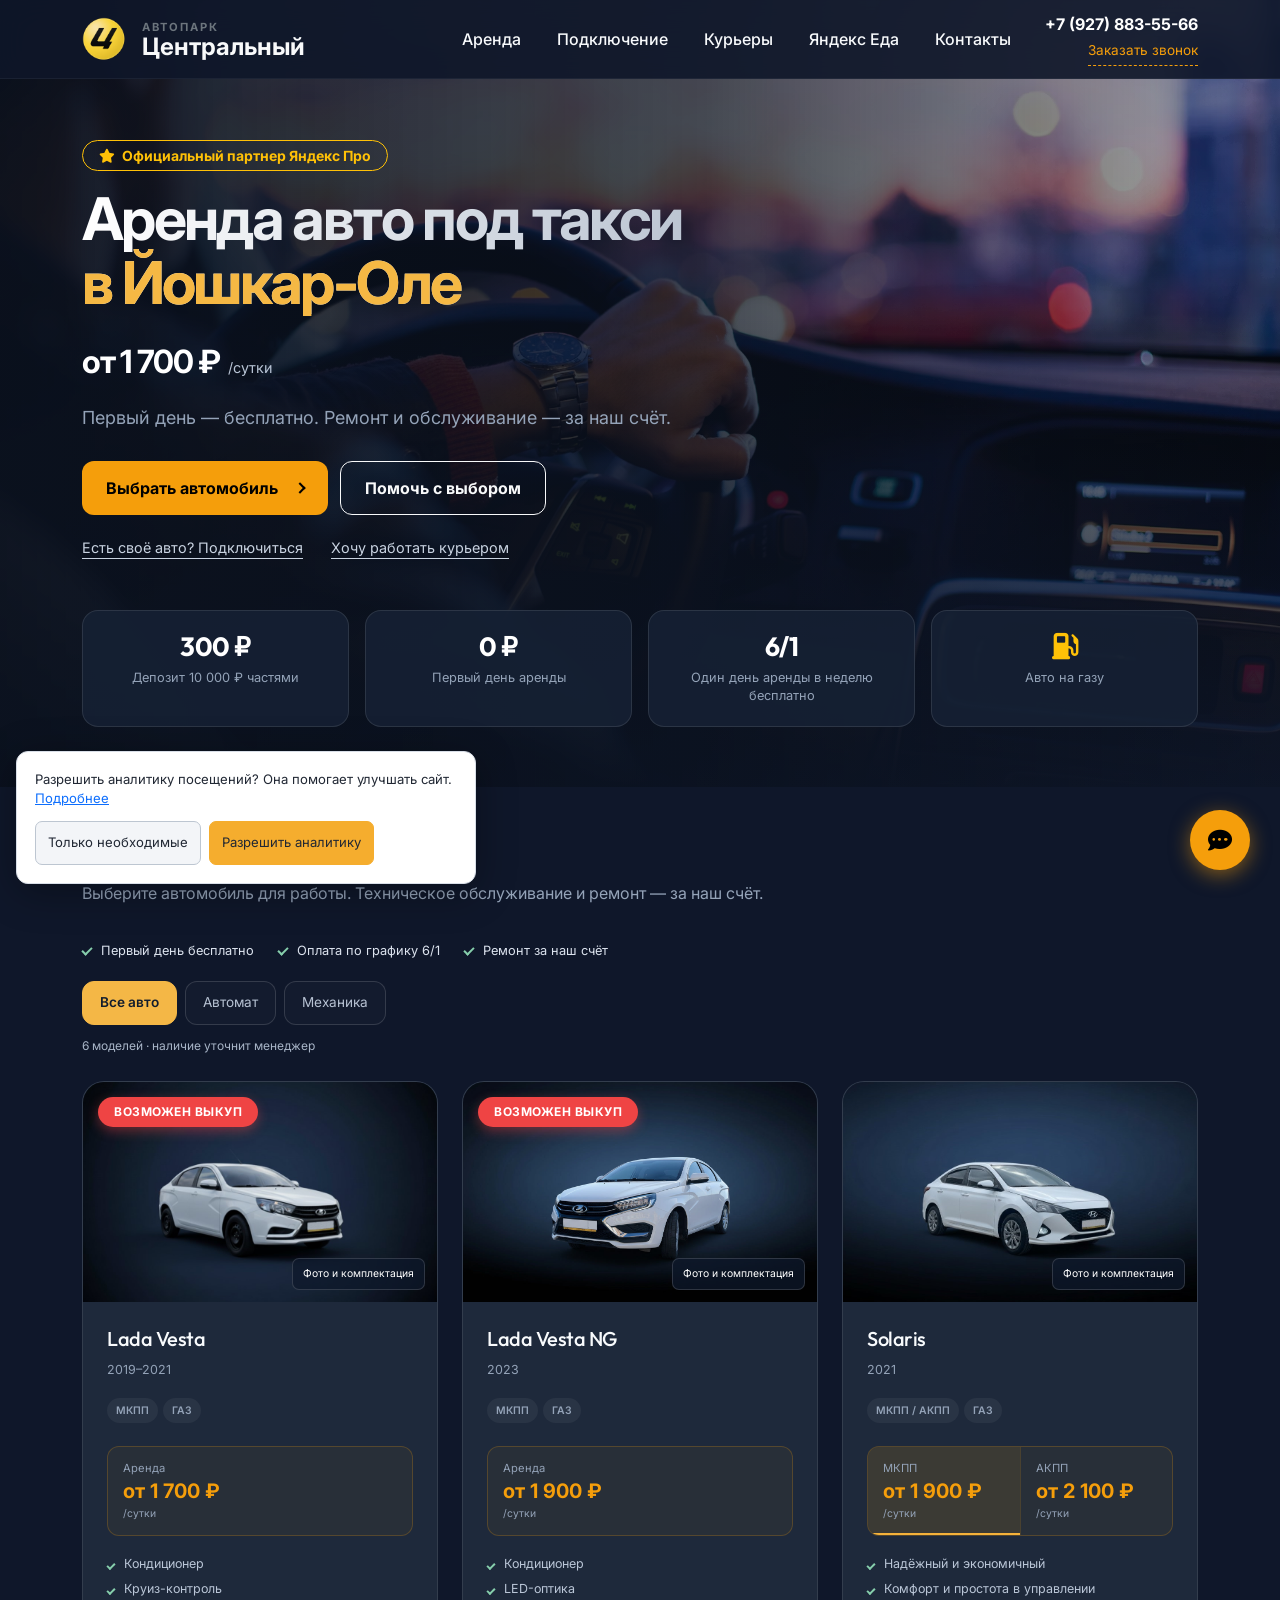
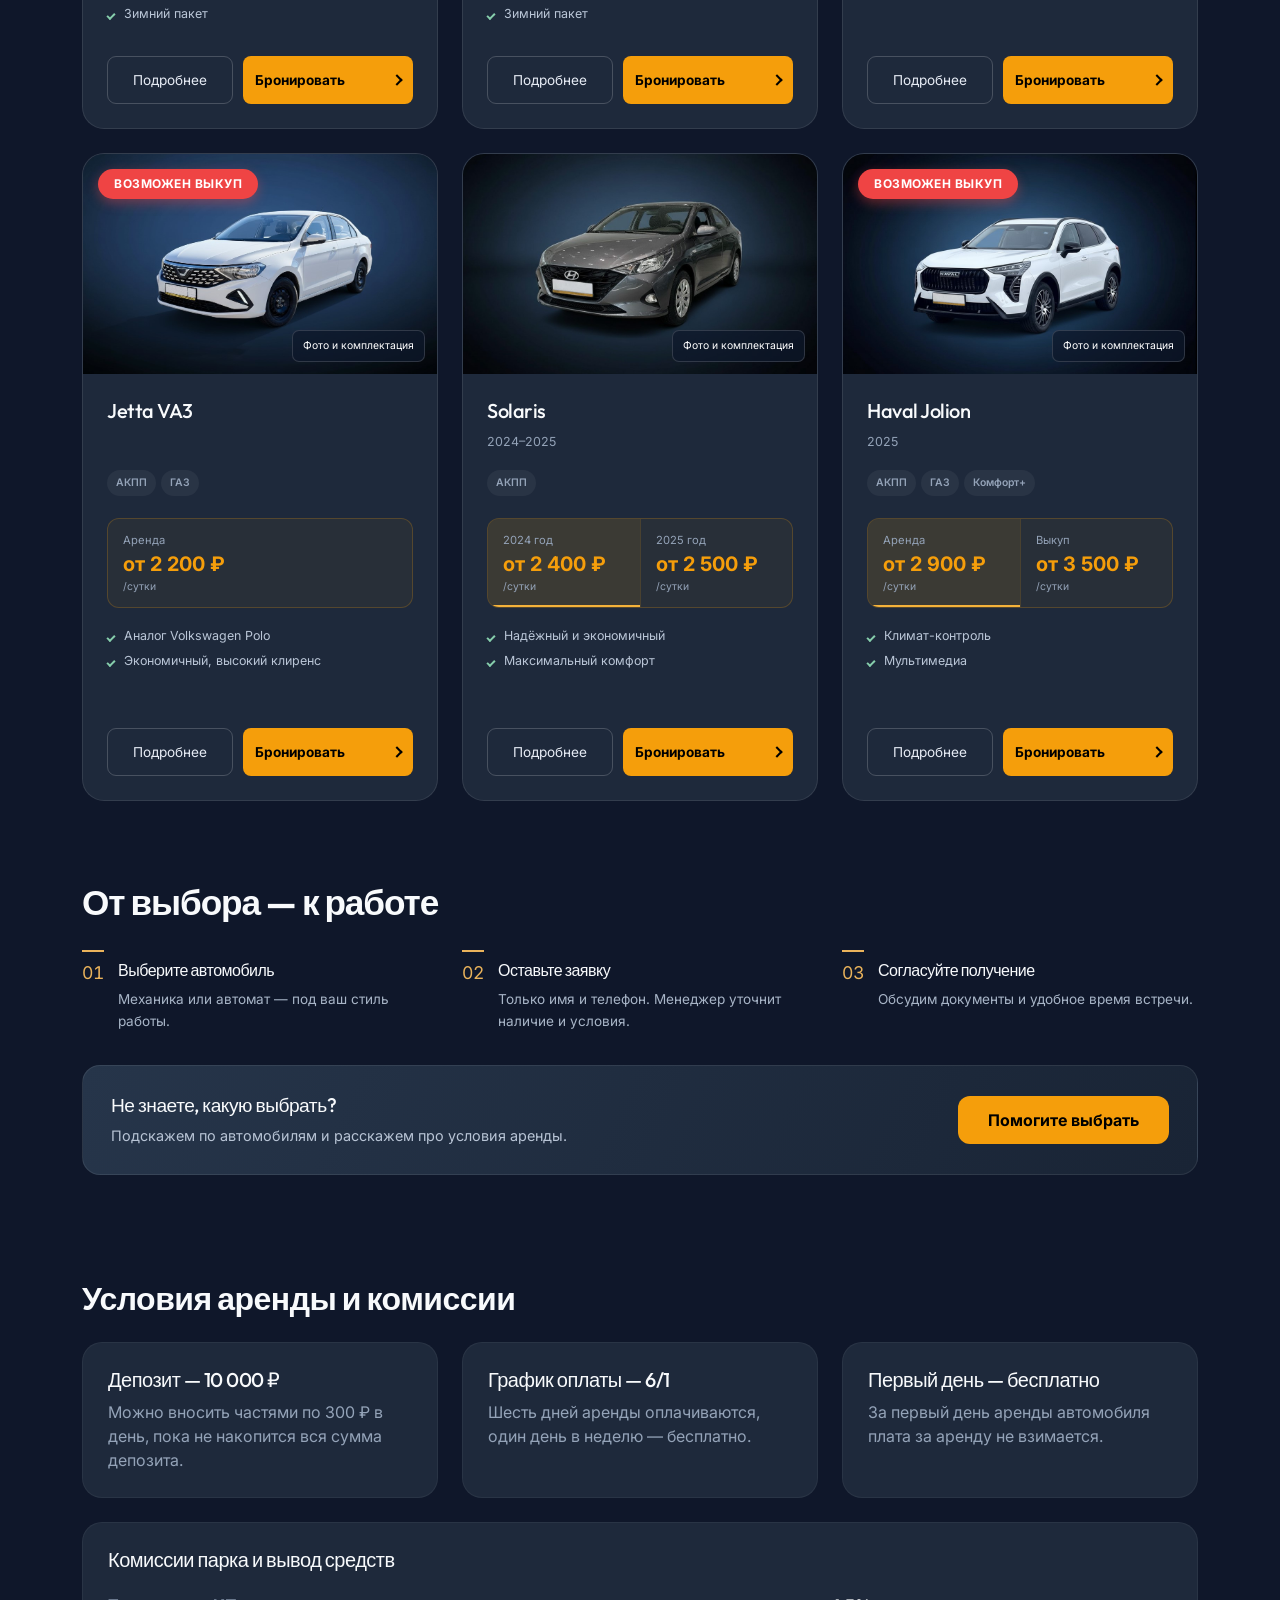
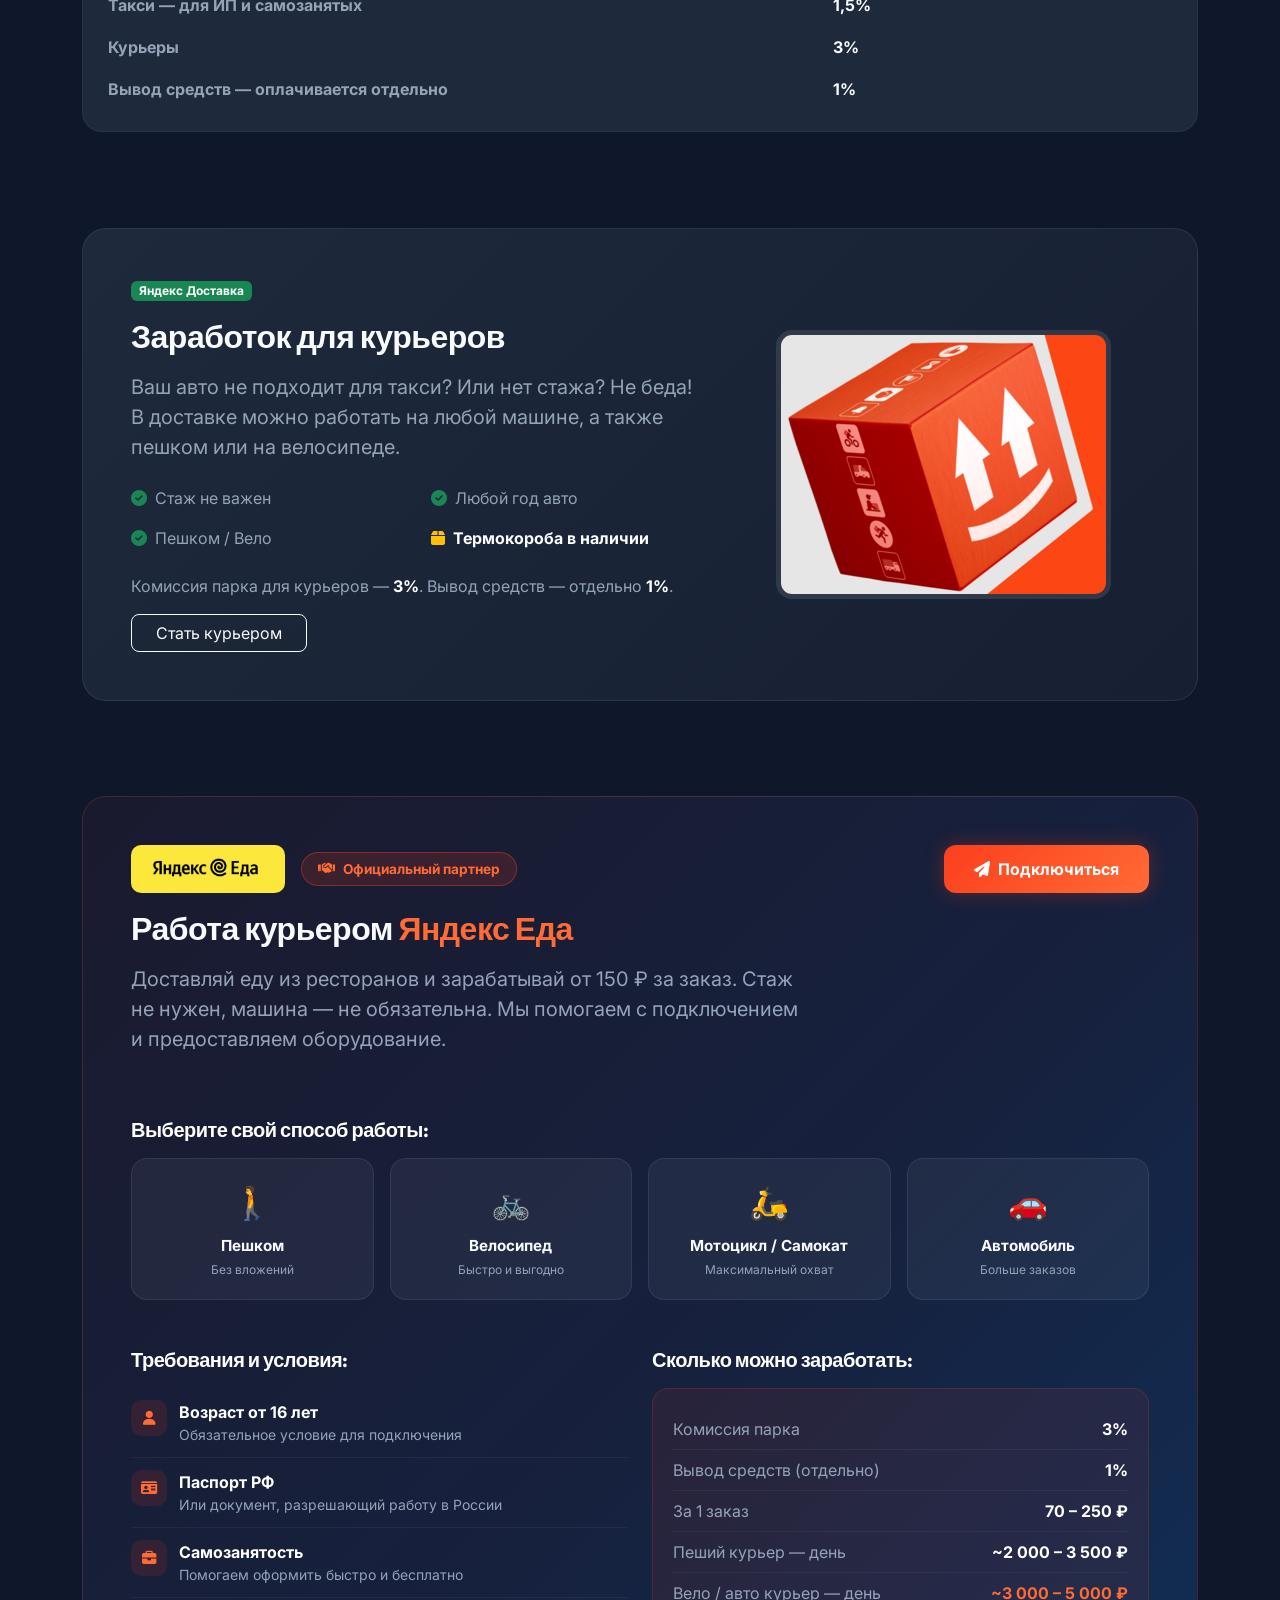
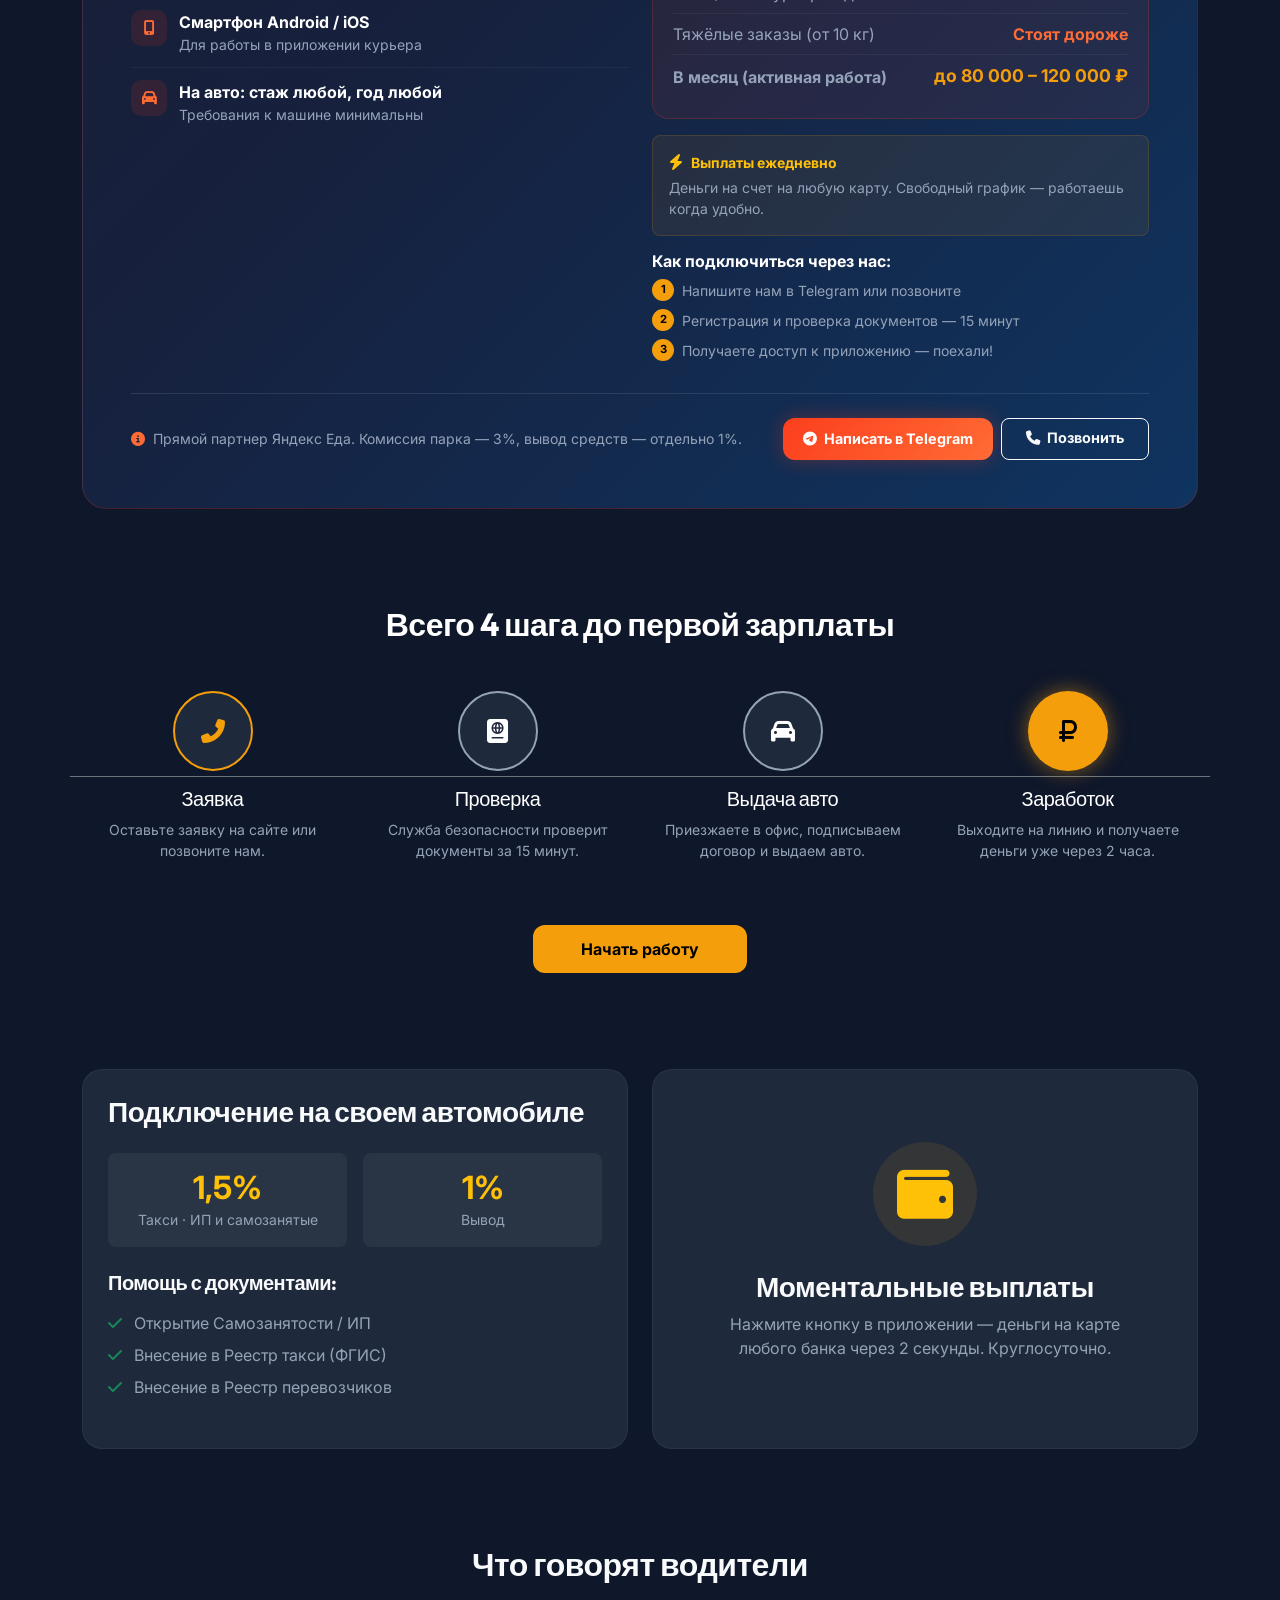
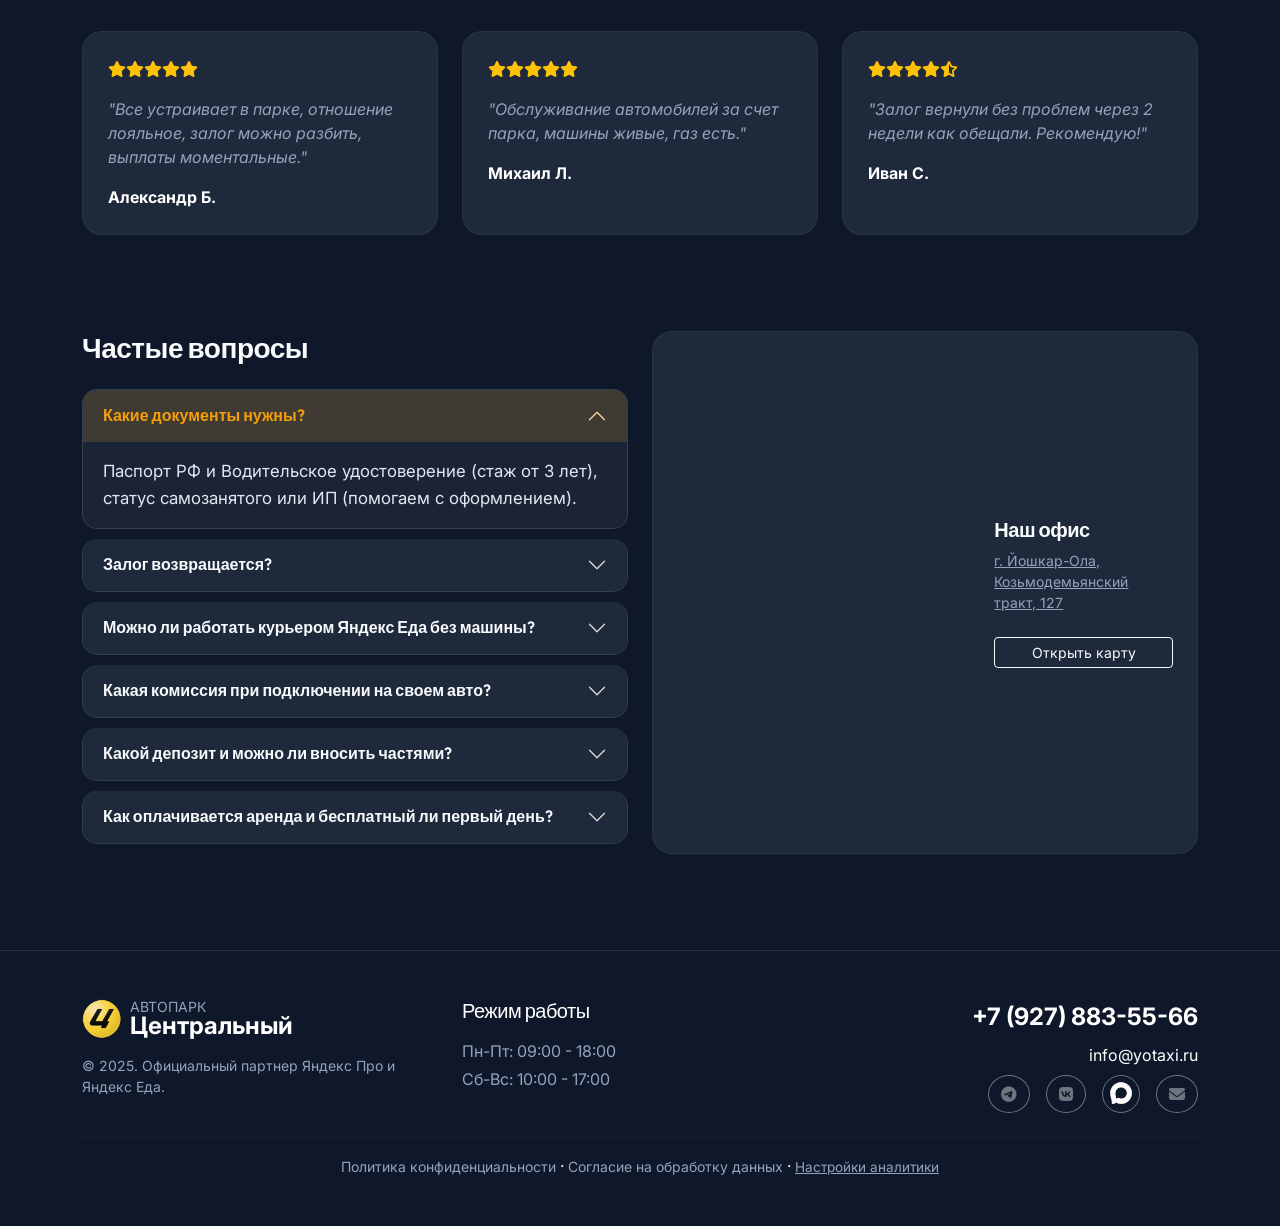
==== commit 6ff2a950: "Add transparent brand logo and favicon set; remove WhatsApp contacts" ====
--- a/index.html
+++ b/index.html
@@ -5,11 +5,9 @@
     <meta name="viewport" content="width=device-width, initial-scale=1.0">
     <meta name="theme-color" content="#f59e0b">
 
-    <!-- ====== SEO ====== -->
-    <!-- ИСПРАВЛЕНО: убран дубль title/description -->
-    <title>Аренда авто под такси Йошкар-Ола | Подключение водителей и курьеров Яндекс — Автопарк Центральный</title>
-    <meta name="description" content="Аренда автомобилей для такси в Йошкар-Оле: Lada Vesta, Solaris, Haval от 1700 ₽/сутки. Подключение водителей на своем авто к Яндекс Про (комиссия 1,5%). Курьеры Яндекс Еда пешком, вело, авто. Выкуп авто, ремонт за счет парка. Выплаты 24/7.">
-    <meta name="keywords" content="аренда авто под такси Йошкар-Ола, подключение Яндекс Такси на своем авто, работа курьером Яндекс Еда пешком велосипедом, автопарк Центральный, выкуп авто для такси, Яндекс Еда Йошкар-Ола">
+    <!-- Search metadata for the production homepage. -->
+    <title>Аренда авто под такси в Йошкар-Оле от 1 700 ₽ | Центральный</title>
+    <meta name="description" content="Авто под такси в Йошкар-Оле от 1 700 ₽/сутки: Vesta, Solaris, Jetta, Haval. Первый день бесплатно, график 6/1. Депозит частями, ремонт за счёт парка.">
     <meta name="robots" content="index, follow">
     <link rel="canonical" href="https://yotaxi.ru/">
     <link rel="sitemap" type="application/xml" href="https://yotaxi.ru/sitemap.xml">
@@ -21,40 +19,37 @@
 
 
     <!-- Open Graph -->
-    <meta property="og:title" content="Аренда авто под такси в Йошкар-Оле | Автопарк Центральный">
-    <meta property="og:description" content="Честная аренда, новые авто, моментальные выплаты. Подключение водителей и курьеров Яндекс Еда.">
+    <meta property="og:title" content="Аренда авто под такси в Йошкар-Оле от 1 700 ₽ | Центральный">
+    <meta property="og:description" content="Авто под такси в Йошкар-Оле от 1 700 ₽/сутки: Vesta, Solaris, Jetta, Haval. Первый день бесплатно, график 6/1. Депозит частями, ремонт за счёт парка.">
     <meta property="og:type" content="website">
     <meta property="og:url" content="https://yotaxi.ru/">
     <meta property="og:site_name" content="Автопарк Центральный">
-    <meta property="og:image" content="https://yotaxi.ru/og-image.jpg">
-    <meta property="og:image:width" content="1200">
-    <meta property="og:image:height" content="630">
+    <meta property="og:image" content="https://yotaxi.ru/vesta23.jpg">
+    <meta property="og:image:width" content="1344">
+    <meta property="og:image:height" content="768">
+    <meta property="og:image:alt" content="Lada Vesta NG — аренда под такси в автопарке Центральный">
     <meta property="og:locale" content="ru_RU">
 
     <!-- Twitter Card -->
     <meta name="twitter:card" content="summary_large_image">
-    <meta name="twitter:title" content="Аренда авто под такси Йошкар-Ола | Автопарк Центральный">
-    <meta name="twitter:description" content="Аренда Lada Vesta, Solaris, Haval для Яндекс Такси. Подключение курьеров Яндекс Еда.">
-    <meta name="twitter:image" content="https://yotaxi.ru/og-image.jpg">
-
-    <!-- Schema.org: LocalBusiness + TaxiService (РАСШИРЕНО) -->
+    <meta name="twitter:title" content="Аренда авто под такси в Йошкар-Оле от 1 700 ₽ | Центральный">
+    <meta name="twitter:description" content="Авто под такси в Йошкар-Оле от 1 700 ₽/сутки: Vesta, Solaris, Jetta, Haval. Первый день бесплатно, график 6/1. Депозит частями, ремонт за счёт парка.">
+    <meta name="twitter:image" content="https://yotaxi.ru/vesta23.jpg">
+
+    <!-- AutoRental: published services and starting daily prices. -->
     <script type="application/ld+json">
 {
   "@context": "https://schema.org",
-  "@type": [
-    "LocalBusiness",
-    "TaxiService"
-  ],
+  "@type": "AutoRental",
   "name": "Автопарк Центральный",
   "description": "Аренда автомобилей под такси и подключение водителей/курьеров к Яндекс Про и Яндекс Еда в Йошкар-Оле",
-  "url": "https://yotaxi.ru",
+  "url": "https://yotaxi.ru/",
   "telephone": "+79278835566",
   "email": "info@yotaxi.ru",
-  "image": "https://yotaxi.ru/logo.png",
-  "logo": "https://yotaxi.ru/logo.png",
+  "image": "https://yotaxi.ru/logo-central.png",
+  "logo": "https://yotaxi.ru/logo-central.png",
   "priceRange": "от 1700 ₽/сутки",
   "currenciesAccepted": "RUB",
-  "paymentAccepted": "Наличные, банковская карта",
   "areaServed": {
     "@type": "City",
     "name": "Йошкар-Ола"
@@ -64,13 +59,7 @@
     "streetAddress": "Козьмодемьянский тракт 127",
     "addressLocality": "Йошкар-Ола",
     "addressRegion": "Республика Марий Эл",
-    "postalCode": "424000",
     "addressCountry": "RU"
-  },
-  "geo": {
-    "@type": "GeoCoordinates",
-    "latitude": 56.6255,
-    "longitude": 47.8658
   },
   "openingHoursSpecification": [
     {
@@ -97,8 +86,7 @@
   ],
   "sameAs": [
     "https://t.me/yotaxi",
-    "https://vk.com/yotaxi12",
-    "https://wa.me/79278835566"
+    "https://vk.com/yotaxi12"
   ],
   "hasOfferCatalog": {
     "@type": "OfferCatalog",
@@ -106,26 +94,218 @@
     "itemListElement": [
       {
         "@type": "Offer",
+        "url": "https://yotaxi.ru/#catalog",
         "itemOffered": {
           "@type": "Service",
-          "name": "Аренда Lada Vesta под такси",
-          "description": "Аренда Lada Vesta 2019-2023 под такси Яндекс Про от 1700 руб/сутки"
+          "name": "Lada Vesta 2019–2021, МКПП",
+          "serviceType": "Аренда автомобиля под такси",
+          "areaServed": {
+            "@type": "City",
+            "name": "Йошкар-Ола"
+          }
+        },
+        "priceSpecification": {
+          "@type": "UnitPriceSpecification",
+          "minPrice": 1700,
+          "priceCurrency": "RUB",
+          "referenceQuantity": {
+            "@type": "QuantitativeValue",
+            "value": 1,
+            "unitCode": "DAY"
+          },
+          "unitText": "сутки"
         }
       },
       {
         "@type": "Offer",
+        "url": "https://yotaxi.ru/#catalog",
         "itemOffered": {
           "@type": "Service",
-          "name": "Аренда Hyundai Solaris под такси",
-          "description": "Аренда Solaris МКПП/АКПП на газу от 1900 руб/сутки"
+          "name": "Lada Vesta NG 2023, МКПП",
+          "serviceType": "Аренда автомобиля под такси",
+          "areaServed": {
+            "@type": "City",
+            "name": "Йошкар-Ола"
+          }
+        },
+        "priceSpecification": {
+          "@type": "UnitPriceSpecification",
+          "minPrice": 1900,
+          "priceCurrency": "RUB",
+          "referenceQuantity": {
+            "@type": "QuantitativeValue",
+            "value": 1,
+            "unitCode": "DAY"
+          },
+          "unitText": "сутки"
         }
       },
       {
         "@type": "Offer",
+        "url": "https://yotaxi.ru/#catalog",
         "itemOffered": {
           "@type": "Service",
-          "name": "Аренда Haval Jolion под такси",
-          "description": "Аренда кроссовера Haval Jolion 2025 от 2900 руб/сутки"
+          "name": "Solaris, МКПП",
+          "serviceType": "Аренда автомобиля под такси",
+          "areaServed": {
+            "@type": "City",
+            "name": "Йошкар-Ола"
+          }
+        },
+        "priceSpecification": {
+          "@type": "UnitPriceSpecification",
+          "minPrice": 1900,
+          "priceCurrency": "RUB",
+          "referenceQuantity": {
+            "@type": "QuantitativeValue",
+            "value": 1,
+            "unitCode": "DAY"
+          },
+          "unitText": "сутки"
+        }
+      },
+      {
+        "@type": "Offer",
+        "url": "https://yotaxi.ru/#catalog",
+        "itemOffered": {
+          "@type": "Service",
+          "name": "Solaris, АКПП",
+          "serviceType": "Аренда автомобиля под такси",
+          "areaServed": {
+            "@type": "City",
+            "name": "Йошкар-Ола"
+          }
+        },
+        "priceSpecification": {
+          "@type": "UnitPriceSpecification",
+          "minPrice": 2100,
+          "priceCurrency": "RUB",
+          "referenceQuantity": {
+            "@type": "QuantitativeValue",
+            "value": 1,
+            "unitCode": "DAY"
+          },
+          "unitText": "сутки"
+        }
+      },
+      {
+        "@type": "Offer",
+        "url": "https://yotaxi.ru/#catalog",
+        "itemOffered": {
+          "@type": "Service",
+          "name": "Jetta VA3, АКПП",
+          "serviceType": "Аренда автомобиля под такси",
+          "areaServed": {
+            "@type": "City",
+            "name": "Йошкар-Ола"
+          }
+        },
+        "priceSpecification": {
+          "@type": "UnitPriceSpecification",
+          "minPrice": 2200,
+          "priceCurrency": "RUB",
+          "referenceQuantity": {
+            "@type": "QuantitativeValue",
+            "value": 1,
+            "unitCode": "DAY"
+          },
+          "unitText": "сутки"
+        }
+      },
+      {
+        "@type": "Offer",
+        "url": "https://yotaxi.ru/#catalog",
+        "itemOffered": {
+          "@type": "Service",
+          "name": "Solaris 2024, АКПП",
+          "serviceType": "Аренда автомобиля под такси",
+          "areaServed": {
+            "@type": "City",
+            "name": "Йошкар-Ола"
+          }
+        },
+        "priceSpecification": {
+          "@type": "UnitPriceSpecification",
+          "minPrice": 2400,
+          "priceCurrency": "RUB",
+          "referenceQuantity": {
+            "@type": "QuantitativeValue",
+            "value": 1,
+            "unitCode": "DAY"
+          },
+          "unitText": "сутки"
+        }
+      },
+      {
+        "@type": "Offer",
+        "url": "https://yotaxi.ru/#catalog",
+        "itemOffered": {
+          "@type": "Service",
+          "name": "Solaris 2025, АКПП",
+          "serviceType": "Аренда автомобиля под такси",
+          "areaServed": {
+            "@type": "City",
+            "name": "Йошкар-Ола"
+          }
+        },
+        "priceSpecification": {
+          "@type": "UnitPriceSpecification",
+          "minPrice": 2500,
+          "priceCurrency": "RUB",
+          "referenceQuantity": {
+            "@type": "QuantitativeValue",
+            "value": 1,
+            "unitCode": "DAY"
+          },
+          "unitText": "сутки"
+        }
+      },
+      {
+        "@type": "Offer",
+        "url": "https://yotaxi.ru/#catalog",
+        "itemOffered": {
+          "@type": "Service",
+          "name": "Haval Jolion 2025 — аренда",
+          "serviceType": "Аренда автомобиля под такси",
+          "areaServed": {
+            "@type": "City",
+            "name": "Йошкар-Ола"
+          }
+        },
+        "priceSpecification": {
+          "@type": "UnitPriceSpecification",
+          "minPrice": 2900,
+          "priceCurrency": "RUB",
+          "referenceQuantity": {
+            "@type": "QuantitativeValue",
+            "value": 1,
+            "unitCode": "DAY"
+          },
+          "unitText": "сутки"
+        }
+      },
+      {
+        "@type": "Offer",
+        "url": "https://yotaxi.ru/#catalog",
+        "itemOffered": {
+          "@type": "Service",
+          "name": "Haval Jolion 2025 — выкуп",
+          "serviceType": "Аренда автомобиля с выкупом",
+          "areaServed": {
+            "@type": "City",
+            "name": "Йошкар-Ола"
+          }
+        },
+        "priceSpecification": {
+          "@type": "UnitPriceSpecification",
+          "minPrice": 3500,
+          "priceCurrency": "RUB",
+          "referenceQuantity": {
+            "@type": "QuantitativeValue",
+            "value": 1,
+            "unitCode": "DAY"
+          },
+          "unitText": "сутки"
         }
       },
       {
@@ -145,30 +325,32 @@
         }
       }
     ]
-  }
+  },
+  "@id": "https://yotaxi.ru/#organization"
 }
     </script>
 
-    <!-- Schema.org: FAQPage (ДОБАВЛЕНО — FAQ уже есть на странице) -->
+    <!-- FAQ answers match the visible page; rich results are not guaranteed. -->
     <script type="application/ld+json">
 {
   "@context": "https://schema.org",
   "@type": "FAQPage",
+  "@id": "https://yotaxi.ru/#faq",
   "mainEntity": [
     {
       "@type": "Question",
-      "name": "Какие документы нужны для аренды авто под такси?",
+      "name": "Какие документы нужны?",
       "acceptedAnswer": {
         "@type": "Answer",
-        "text": "Паспорт РФ и водительское удостоверение (стаж от 3 лет), статус самозанятого или ИП. Помогаем с оформлением самозанятости и внесением в реестр такси."
+        "text": "Паспорт РФ и Водительское удостоверение (стаж от 3 лет), статус самозанятого или ИП (помогаем с оформлением)."
       }
     },
     {
       "@type": "Question",
-      "name": "Возвращается ли залог при аренде авто под такси?",
+      "name": "Залог возвращается?",
       "acceptedAnswer": {
         "@type": "Answer",
-        "text": "Да, депозит полностью возвратный. Удерживаем 14 дней после сдачи автомобиля для проверки штрафов ГИБДД. Если штрафов нет — возвращаем всю сумму."
+        "text": "Да, депозит полностью возвратный. Мы удерживаем его всего 14 дней после сдачи автомобиля для проверки наличия штрафов ГИБДД. Если штрафов нет — возвращаем всю сумму вам."
       }
     },
     {
@@ -176,15 +358,15 @@
       "name": "Можно ли работать курьером Яндекс Еда без машины?",
       "acceptedAnswer": {
         "@type": "Answer",
-        "text": "Да! В Яндекс Еда можно работать пешком, на велосипеде или самокате. Стаж и автомобиль не нужны. Нужны паспорт, самозанятость и смартфон. Помогаем с оформлением."
+        "text": "Да! В Яндекс Еда можно работать пешком, на велосипеде или самокате. Стаж и автомобиль не нужны. Нужны паспорт, самозанятость и смартфон — помогаем с оформлением."
       }
     },
     {
       "@type": "Question",
-      "name": "Какая комиссия при подключении на своем авто к Яндекс Про?",
+      "name": "Какая комиссия при подключении на своем авто?",
       "acceptedAnswer": {
         "@type": "Answer",
-        "text": "Комиссия парка для водителей такси со статусом ИП или самозанятого — 1,5%. Для курьеров — 3%. Вывод средств оплачивается отдельно — 1%."
+        "text": "Комиссия парка для водителей такси со статусом ИП или самозанятого — 1,5%. Для курьеров — 3%. Вывод средств оплачивается отдельно — 1%. Выплаты доступны 24/7 в течение 2 секунд после нажатия кнопки."
       }
     },
     {
@@ -207,7 +389,12 @@
 }
     </script>
 
-    <link rel="icon" type="image/png" href="logo.png">
+    <link rel="icon" href="favicon.ico?v=20261110-1" sizes="any">
+    <link rel="icon" type="image/png" sizes="32x32" href="favicon-32x32.png?v=20261110-1">
+    <link rel="icon" type="image/png" sizes="48x48" href="favicon-48x48.png?v=20261110-1">
+    <link rel="icon" type="image/png" sizes="96x96" href="favicon-96x96.png?v=20261110-1">
+    <link rel="apple-touch-icon" sizes="180x180" href="apple-touch-icon.png?v=20261110-1">
+    <link rel="manifest" href="site.webmanifest?v=20261110-1">
     <!-- Шрифты -->
     <link href="https://fonts.googleapis.com/css2?family=Outfit:wght@300;400;600;800&family=Inter:wght@400;500&display=swap" rel="stylesheet">
     <link href="https://cdn.jsdelivr.net/npm/bootstrap@5.3.0/dist/css/bootstrap.min.css" rel="stylesheet">
@@ -389,7 +576,7 @@
         .chat-buttons.active { opacity: 1; visibility: visible; transform: translateY(0); pointer-events: auto; }
         .chat-btn { width: 50px; height: 50px; border-radius: 50%; display: flex; align-items: center; justify-content: center; color: white !important; text-decoration: none; font-size: 22px; box-shadow: 0 5px 15px rgba(0,0,0,0.3); transition: 0.3s; }
         .chat-btn:hover { transform: scale(1.1); color: white !important; }
-        .chat-btn.wa { background: #25D366; }
+
         .chat-btn.tg { background: #0088cc; }
         .chat-btn.vk { background: #0077FF; }
         .chat-btn.max { background: #FF6B35; }
@@ -408,7 +595,7 @@
     <nav class="navbar navbar-expand-lg navbar-dark fixed-top">
         <div class="container">
             <a class="navbar-brand d-flex align-items-center" href="#">
-                <img src="logo.png" alt="Логотип Автопарк Центральный" width="50" height="50" class="me-3 rounded-circle border border-secondary">
+                <img src="logo-central.png?v=20261110-1" alt="Логотип Автопарк Центральный" width="50" height="50" class="me-3">
                 <div class="d-flex flex-column">
                     <span class="text-secondary text-uppercase fw-bold" style="font-size:0.7rem;letter-spacing:2px;">Автопарк</span>
                     <span class="fw-bold text-light" style="font-size:1.5rem;line-height:1;">Центральный</span>
@@ -1076,7 +1263,7 @@
             <div class="row gy-4 justify-content-between">
                 <div class="col-md-4">
                     <div class="d-flex align-items-center mb-3">
-                        <img src="logo.png" alt="Автопарк Центральный — аренда авто под такси Йошкар-Ола" width="40" height="40" loading="lazy" class="me-2">
+                        <img src="logo-central.png?v=20261110-1" alt="Автопарк Центральный — аренда авто под такси Йошкар-Ола" width="40" height="40" loading="lazy" class="me-2">
                         <div style="line-height:1;">
                             <div class="text-dim small text-uppercase">Автопарк</div>
                             <div class="fw-bold fs-4 text-white">Центральный</div>
@@ -1093,7 +1280,6 @@
                     <a href="tel:+79278835566" class="d-block fs-4 fw-bold text-white text-decoration-none mb-2">+7 (927) 883-55-66</a>
                     <a href="mailto:info@yotaxi.ru" class="d-block text-white text-decoration-none mb-2">info@yotaxi.ru</a>
                     <div class="d-flex gap-3 justify-content-md-end">
-                        <a href="https://wa.me/79278835566" target="_blank" rel="noopener noreferrer" class="btn btn-outline-secondary rounded-circle" title="WhatsApp"><i class="fab fa-whatsapp"></i></a>
                         <a href="https://t.me/yotaxi" target="_blank" rel="noopener noreferrer" class="btn btn-outline-secondary rounded-circle" title="Telegram"><i class="fab fa-telegram"></i></a>
                         <a href="https://vk.com/yotaxi12" target="_blank" rel="noopener noreferrer" class="btn btn-outline-secondary rounded-circle" title="ВКонтакте"><i class="fab fa-vk"></i></a>
                         <a href="https://max.ru/u/f9LHodD0cOIqWV7gTFNCZoua1t1hhnSrA0PSkE62GQEwLTT5bFWs73iU22M" target="_blank" rel="noopener noreferrer" class="btn btn-outline-secondary rounded-circle d-inline-flex align-items-center justify-content-center" title="Max" style="width:38px;height:38px;padding:0;overflow:hidden;"><img loading="lazy" decoding="async" src="max2.png" alt="Max" style="width:34px;height:34px;object-fit:contain;border-radius:50%;"></a>
@@ -1121,7 +1307,6 @@
     <div class="chat-widget">
         <div class="chat-buttons" id="chatButtons">
             <a href="https://t.me/yotaxi" class="chat-btn tg" target="_blank" rel="noopener noreferrer" title="Telegram"><i class="fab fa-telegram-plane"></i></a>
-            <a href="https://wa.me/79278835566" class="chat-btn wa" target="_blank" rel="noopener noreferrer" title="WhatsApp"><i class="fab fa-whatsapp"></i></a>
             <a href="https://vk.com/yotaxi12" class="chat-btn vk" target="_blank" rel="noopener noreferrer" title="ВКонтакте"><i class="fab fa-vk"></i></a>
             <a href="https://max.ru/u/f9LHodD0cOIqWV7gTFNCZoua1t1hhnSrA0PSkE62GQEwLTT5bFWs73iU22M" class="chat-btn max" target="_blank" rel="noopener noreferrer" title="Max" style="background:transparent;box-shadow:none;padding:0;"><img loading="lazy" decoding="async" src="max.png" alt="Max" style="width:50px;height:50px;object-fit:contain;border-radius:50%;"></a>
         </div>
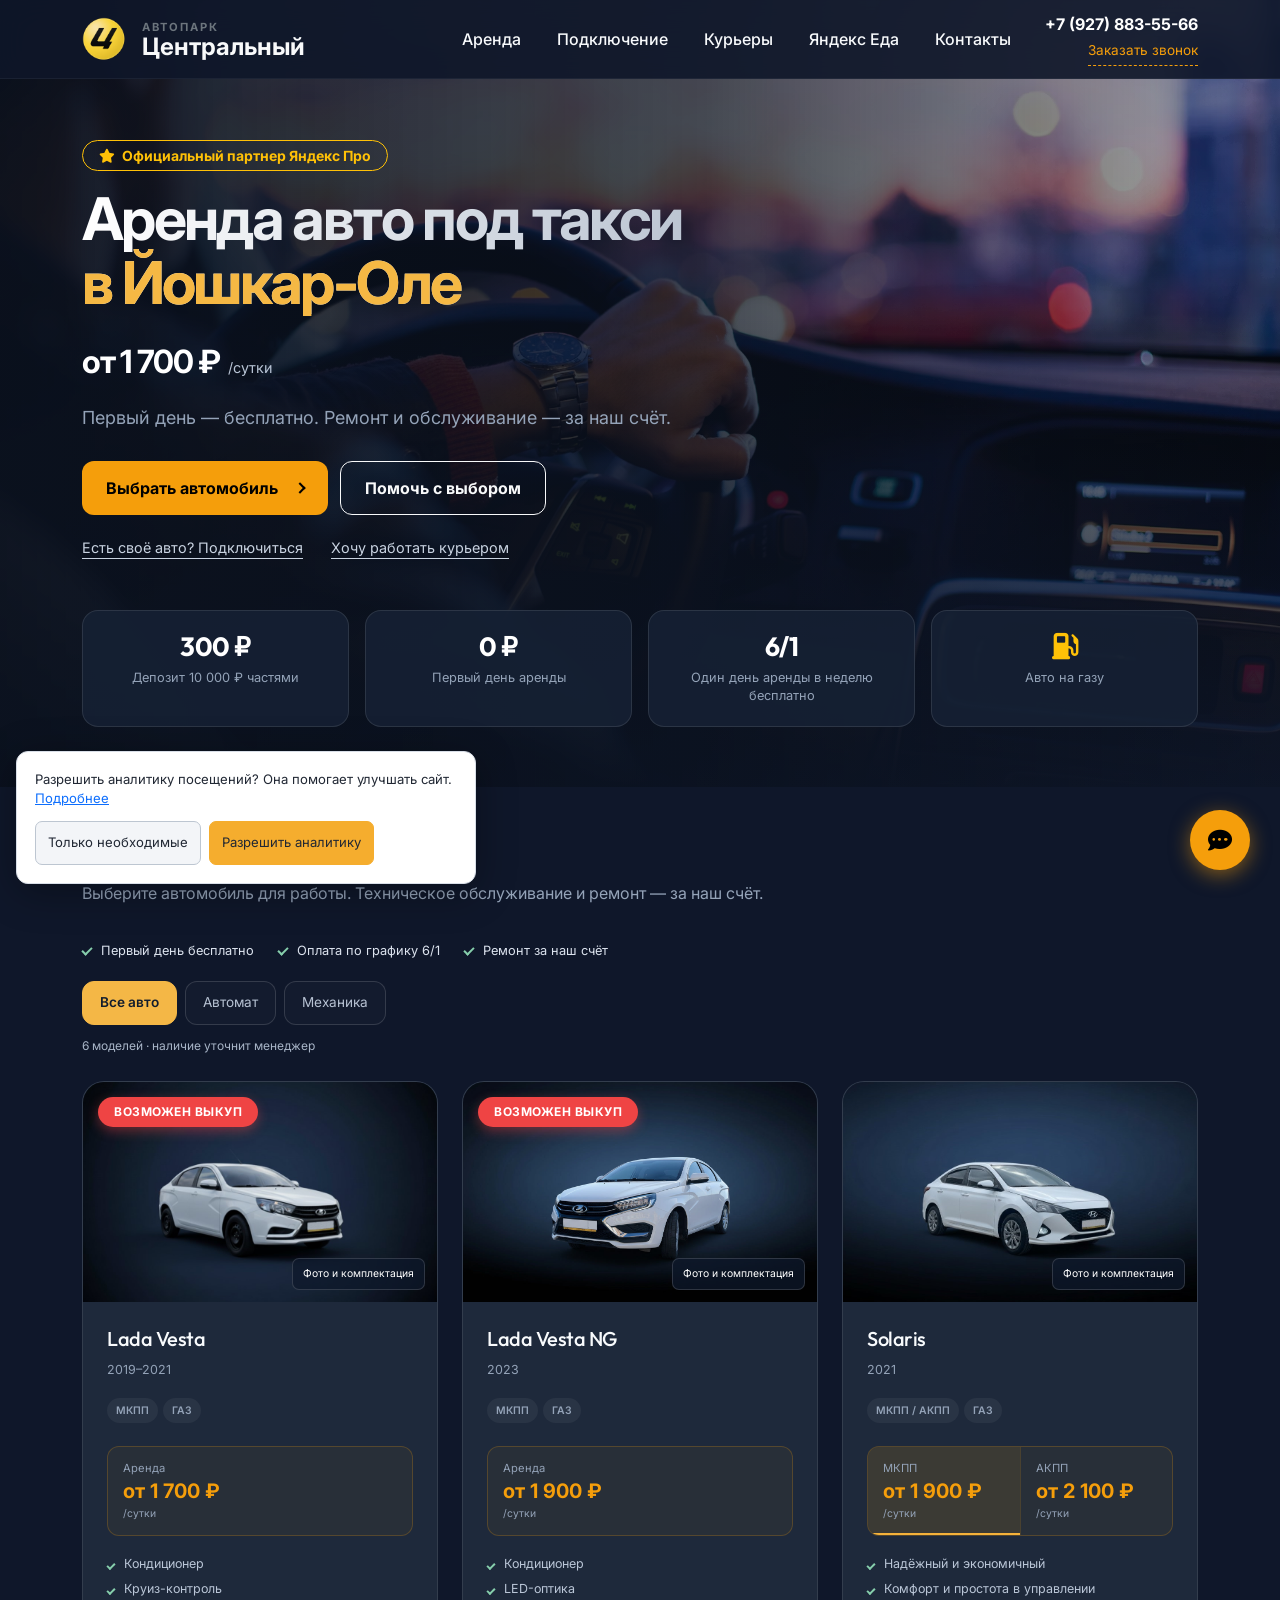
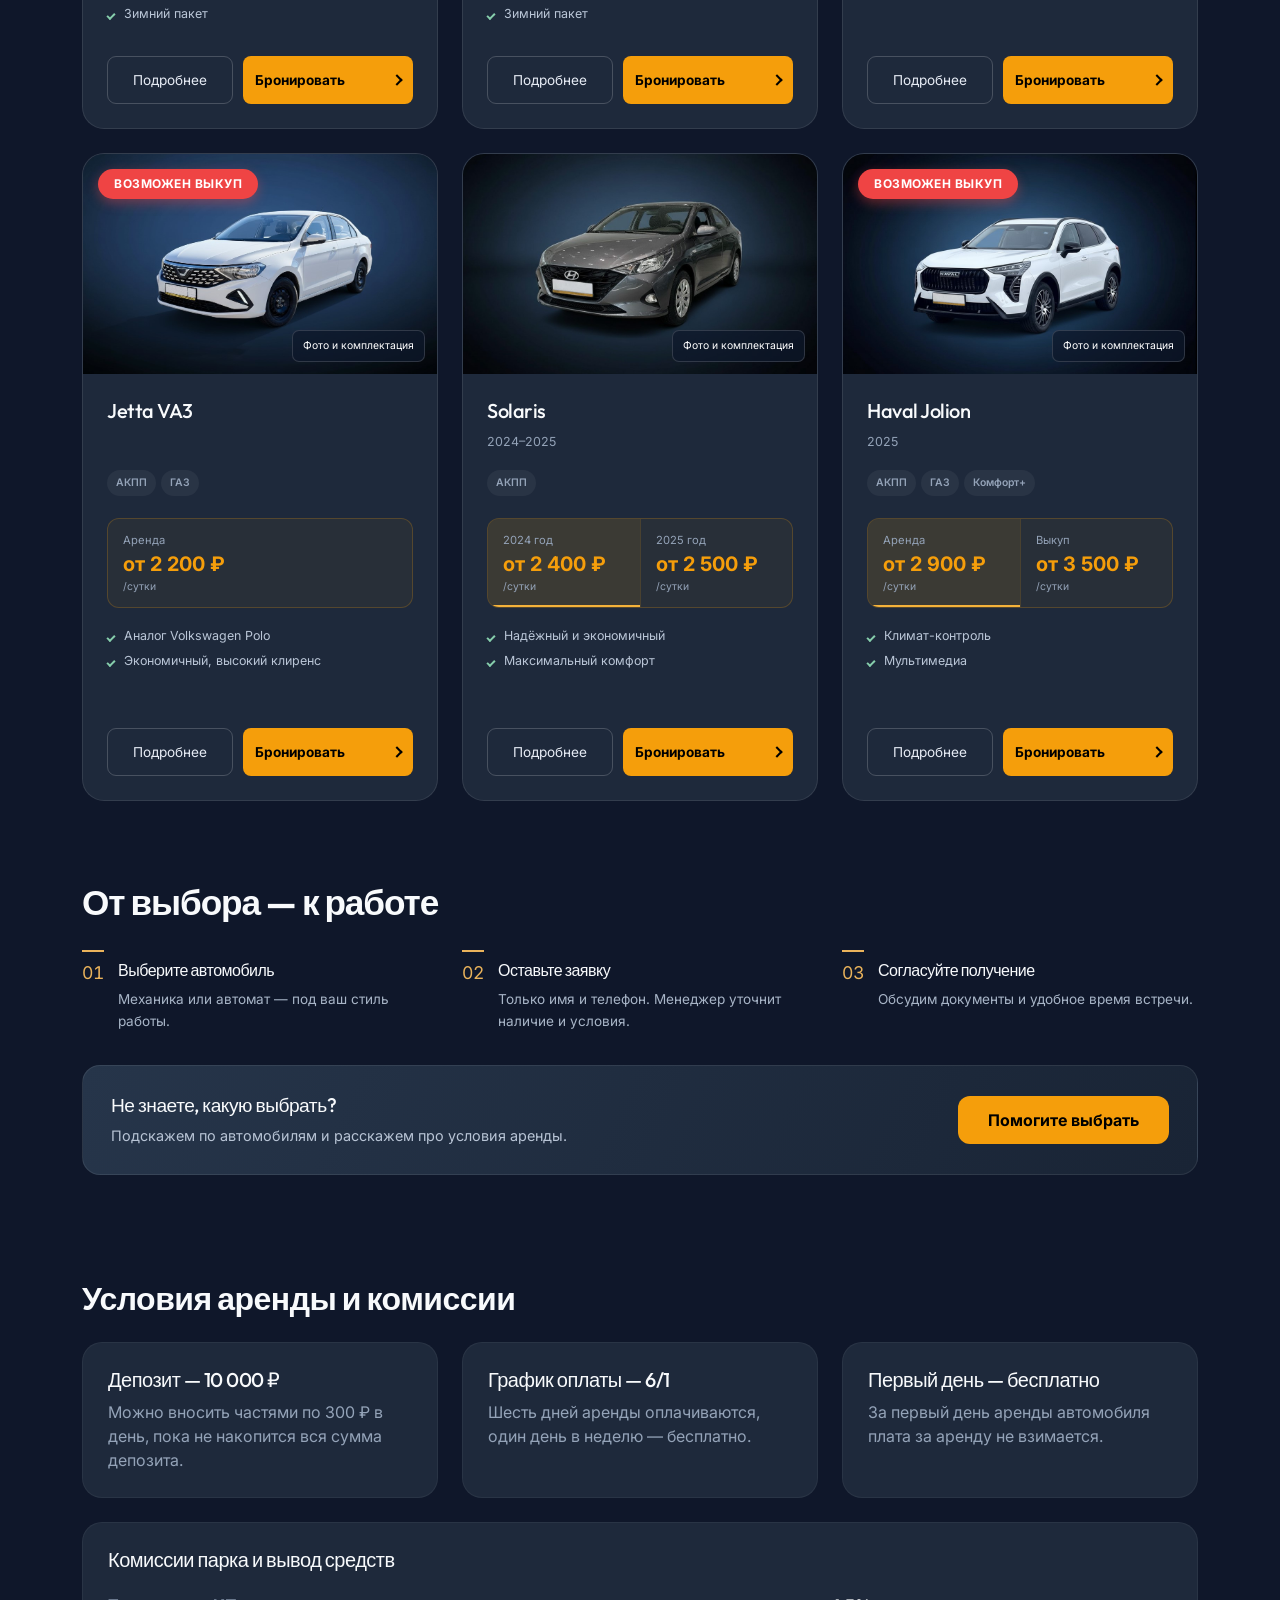
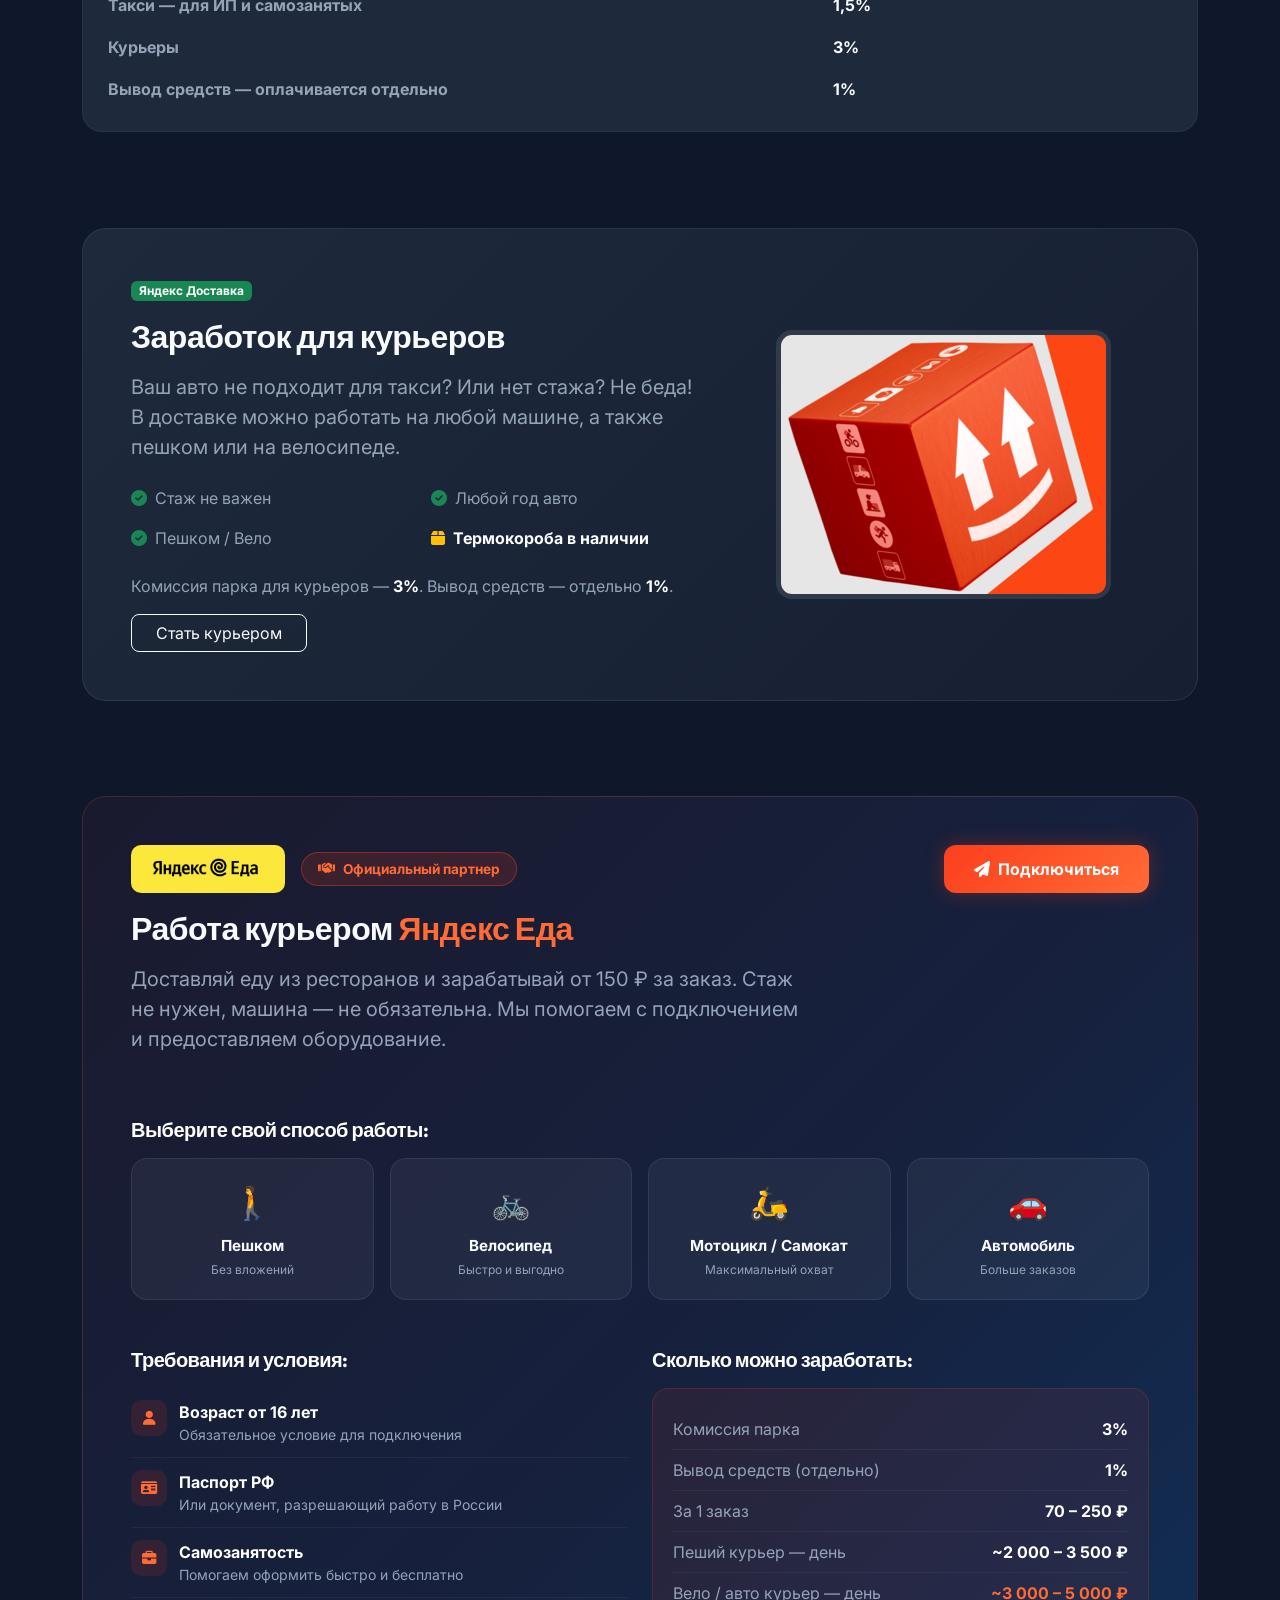
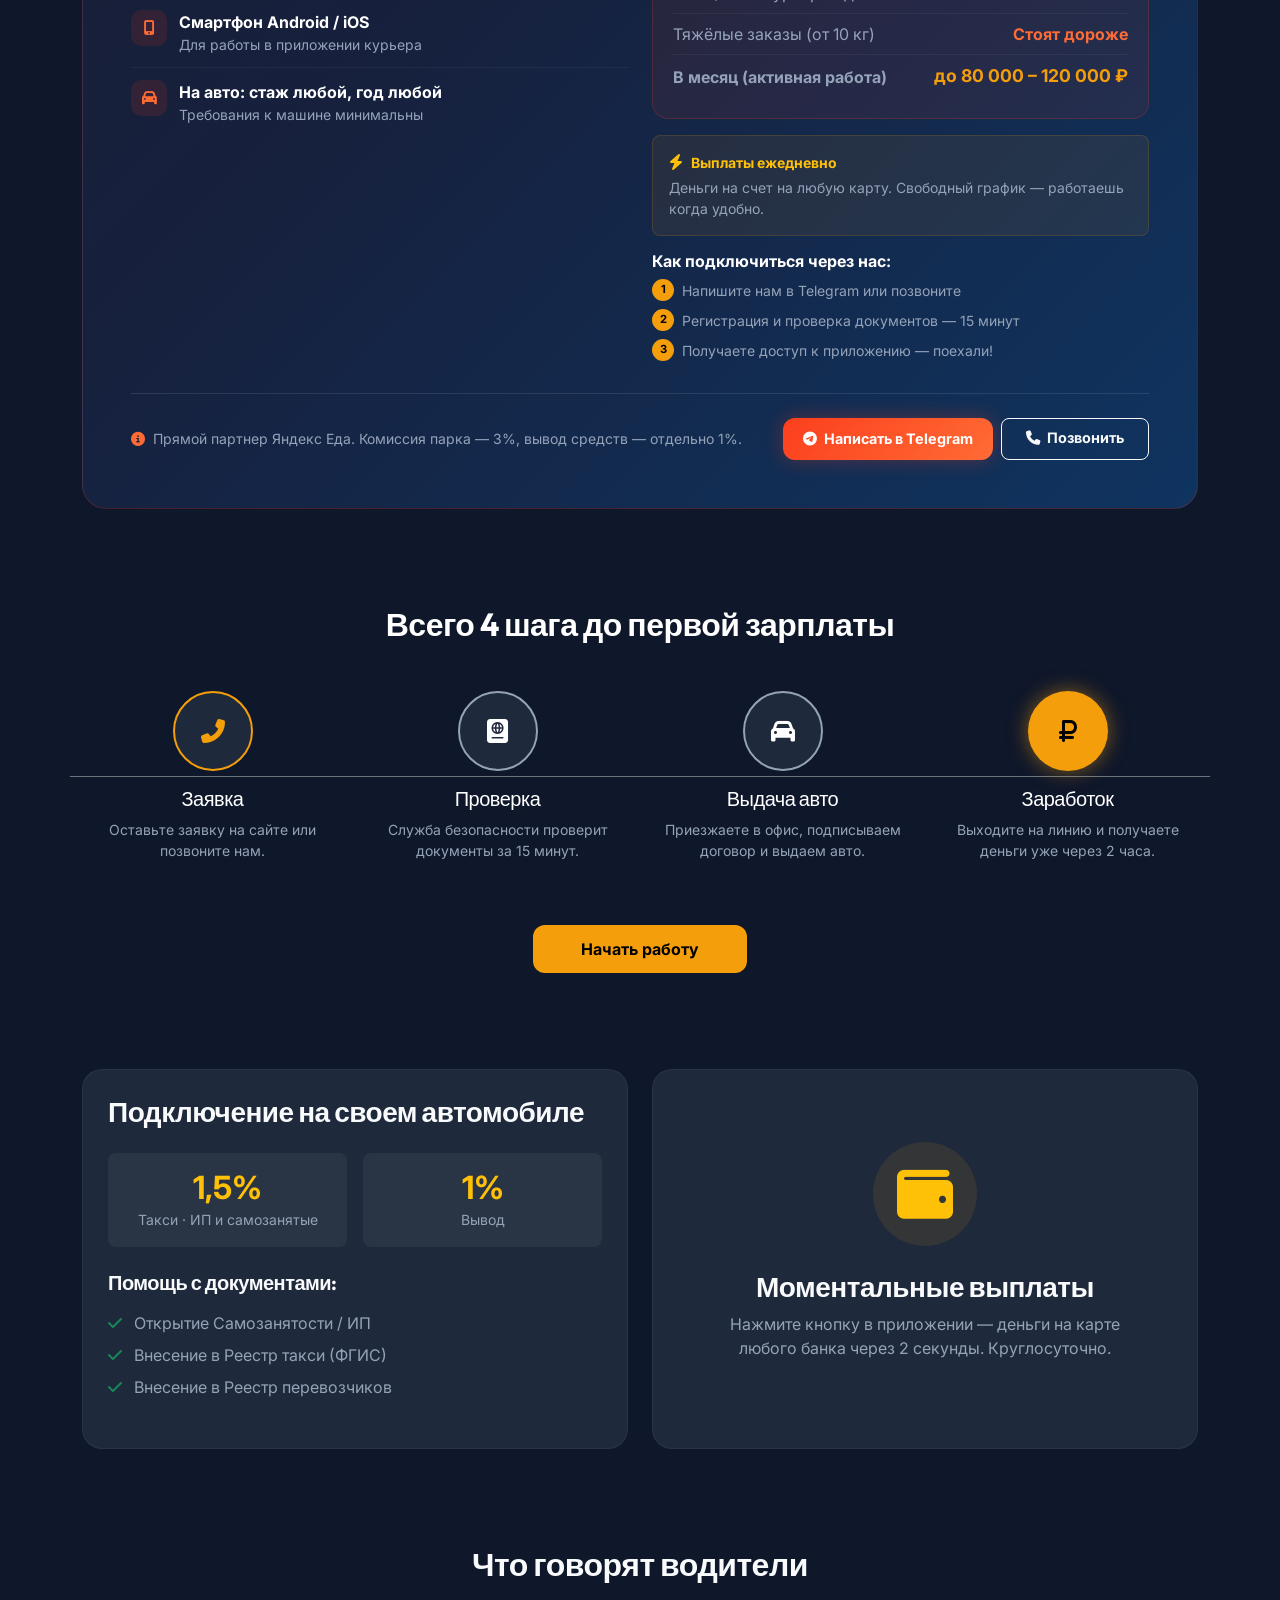
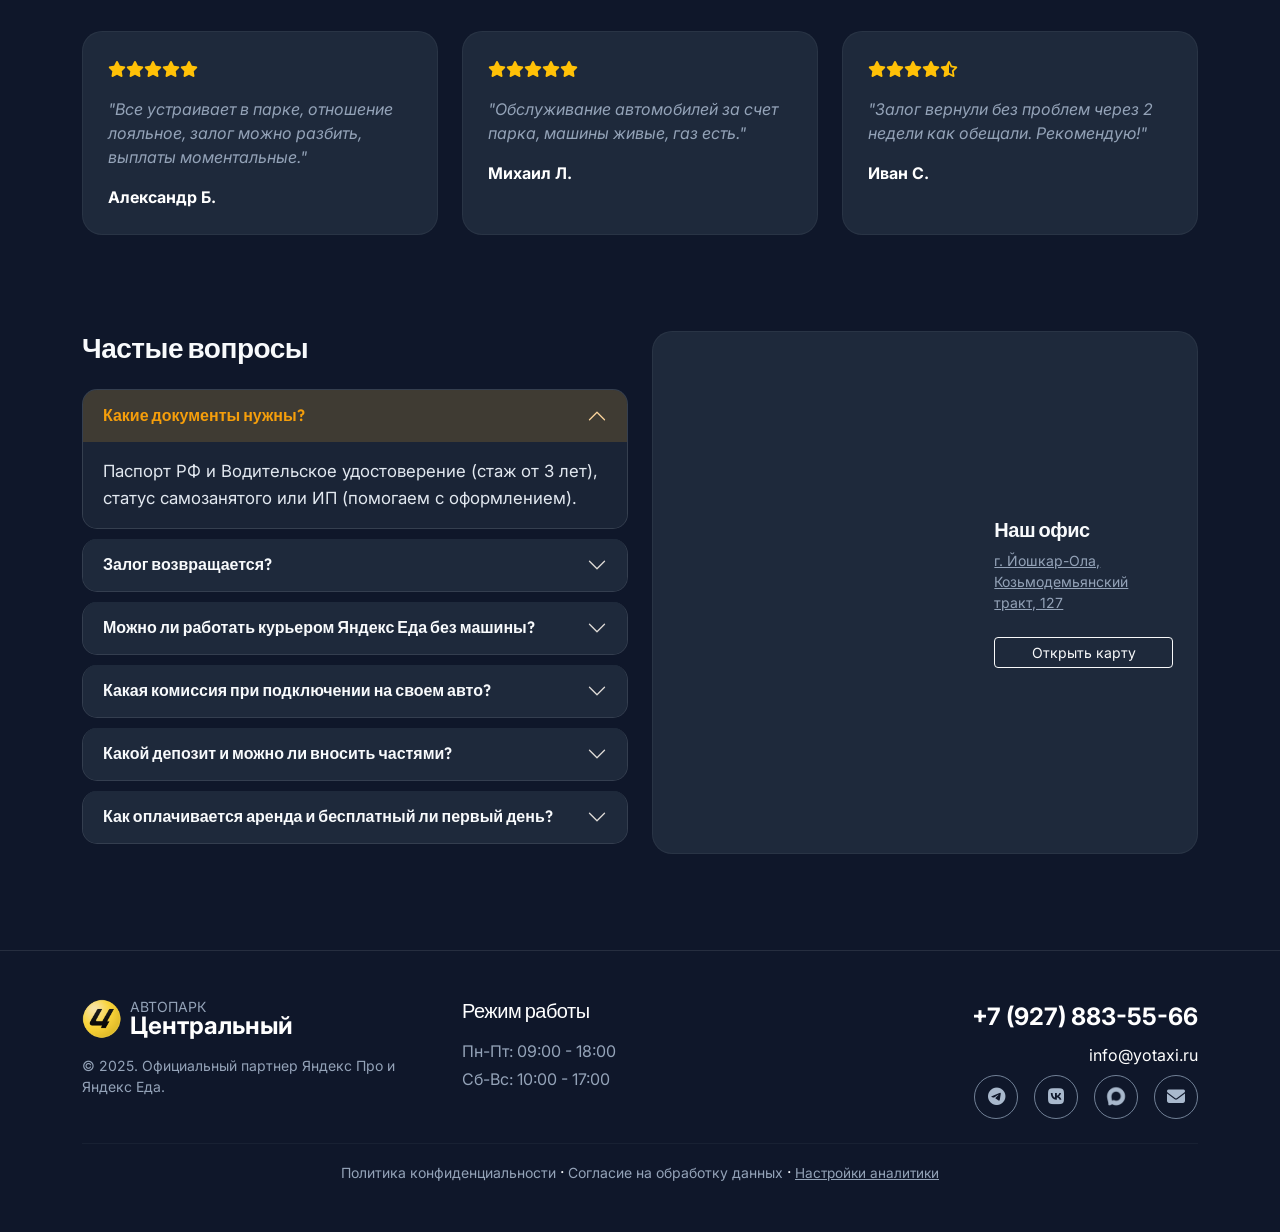
==== commit 2f3a2ad9: "Match Max contact icon color, sizing and alignment with social controls" ====
--- a/index.html
+++ b/index.html
@@ -588,7 +588,7 @@
         @media (min-width: 768px) { .mobile-nav { display: none; } }
         .text-gradient { background: linear-gradient(to right, #fff, #94a3b8); -webkit-background-clip: text; -webkit-text-fill-color: transparent; }
     </style>
-    <link rel="stylesheet" href="site.css?v=20261110-gallery-1">
+    <link rel="stylesheet" href="site.css?v=20261110-max-1">
 </head>
 <body>
     <!-- Шапка -->
@@ -1279,10 +1279,10 @@
                 <div class="col-md-4 text-md-end">
                     <a href="tel:+79278835566" class="d-block fs-4 fw-bold text-white text-decoration-none mb-2">+7 (927) 883-55-66</a>
                     <a href="mailto:info@yotaxi.ru" class="d-block text-white text-decoration-none mb-2">info@yotaxi.ru</a>
-                    <div class="d-flex gap-3 justify-content-md-end">
+                    <div class="footer-socials d-flex gap-3 justify-content-md-end">
                         <a href="https://t.me/yotaxi" target="_blank" rel="noopener noreferrer" class="btn btn-outline-secondary rounded-circle" title="Telegram"><i class="fab fa-telegram"></i></a>
                         <a href="https://vk.com/yotaxi12" target="_blank" rel="noopener noreferrer" class="btn btn-outline-secondary rounded-circle" title="ВКонтакте"><i class="fab fa-vk"></i></a>
-                        <a href="https://max.ru/u/f9LHodD0cOIqWV7gTFNCZoua1t1hhnSrA0PSkE62GQEwLTT5bFWs73iU22M" target="_blank" rel="noopener noreferrer" class="btn btn-outline-secondary rounded-circle d-inline-flex align-items-center justify-content-center" title="Max" style="width:38px;height:38px;padding:0;overflow:hidden;"><img loading="lazy" decoding="async" src="max2.png" alt="Max" style="width:34px;height:34px;object-fit:contain;border-radius:50%;"></a>
+                        <a href="https://max.ru/u/f9LHodD0cOIqWV7gTFNCZoua1t1hhnSrA0PSkE62GQEwLTT5bFWs73iU22M" target="_blank" rel="noopener noreferrer" class="btn btn-outline-secondary rounded-circle" title="Max" aria-label="Написать в Max"><span class="max-mark" aria-hidden="true"></span></a>
                         <a href="mailto:info@yotaxi.ru" class="btn btn-outline-secondary rounded-circle" title="Email"><i class="fas fa-envelope"></i></a>
                     </div>
                 </div>
@@ -1308,7 +1308,7 @@
         <div class="chat-buttons" id="chatButtons">
             <a href="https://t.me/yotaxi" class="chat-btn tg" target="_blank" rel="noopener noreferrer" title="Telegram"><i class="fab fa-telegram-plane"></i></a>
             <a href="https://vk.com/yotaxi12" class="chat-btn vk" target="_blank" rel="noopener noreferrer" title="ВКонтакте"><i class="fab fa-vk"></i></a>
-            <a href="https://max.ru/u/f9LHodD0cOIqWV7gTFNCZoua1t1hhnSrA0PSkE62GQEwLTT5bFWs73iU22M" class="chat-btn max" target="_blank" rel="noopener noreferrer" title="Max" style="background:transparent;box-shadow:none;padding:0;"><img loading="lazy" decoding="async" src="max.png" alt="Max" style="width:50px;height:50px;object-fit:contain;border-radius:50%;"></a>
+            <a href="https://max.ru/u/f9LHodD0cOIqWV7gTFNCZoua1t1hhnSrA0PSkE62GQEwLTT5bFWs73iU22M" class="chat-btn max" target="_blank" rel="noopener noreferrer" title="Max" aria-label="Написать в Max"><span class="max-mark" aria-hidden="true"></span></a>
         </div>
         <button type="button" class="chat-toggle" id="chatToggle" aria-label="Выбрать способ связи" aria-controls="chatButtons" aria-expanded="false"><i class="fas fa-comment-dots"></i></button>
     </div>
--- a/site.css
+++ b/site.css
@@ -367,3 +367,11 @@
     #vehicleBook { gap: 16px; font-size: .8rem; padding: 12px 14px; min-height: 48px; }
 }
 @media(prefers-reduced-motion:no-preference) { .vehicle-dialog[open] .vehicle-view-layout { animation: detail-arrive .2s ease-out both; } }
+
+/* One optical size and inherited color for every contact icon. */
+.max-mark { display: inline-block; width: 28px; height: 28px; background-color: currentColor; -webkit-mask: url('max2.png') center / contain no-repeat; mask: url('max2.png') center / contain no-repeat; flex: 0 0 auto; }
+.footer-socials a { display: inline-flex; align-items: center; justify-content: center; width: 44px; height: 44px; flex: 0 0 44px; padding: 0; border: 1px solid #718197; color: #a9b9cd; background: transparent; transition: color .2s, border-color .2s, background-color .2s; }
+.footer-socials a > i { font-size: 18px; line-height: 1; }
+.footer-socials a:hover { color: #f6c66d; border-color: #f6c66d; background: #f6c66d0c; }
+.chat-btn.max { background: #1c2c46; border: 1px solid #ffffff2b; }
+.chat-btn.max .max-mark { width: 34px; height: 34px; }
